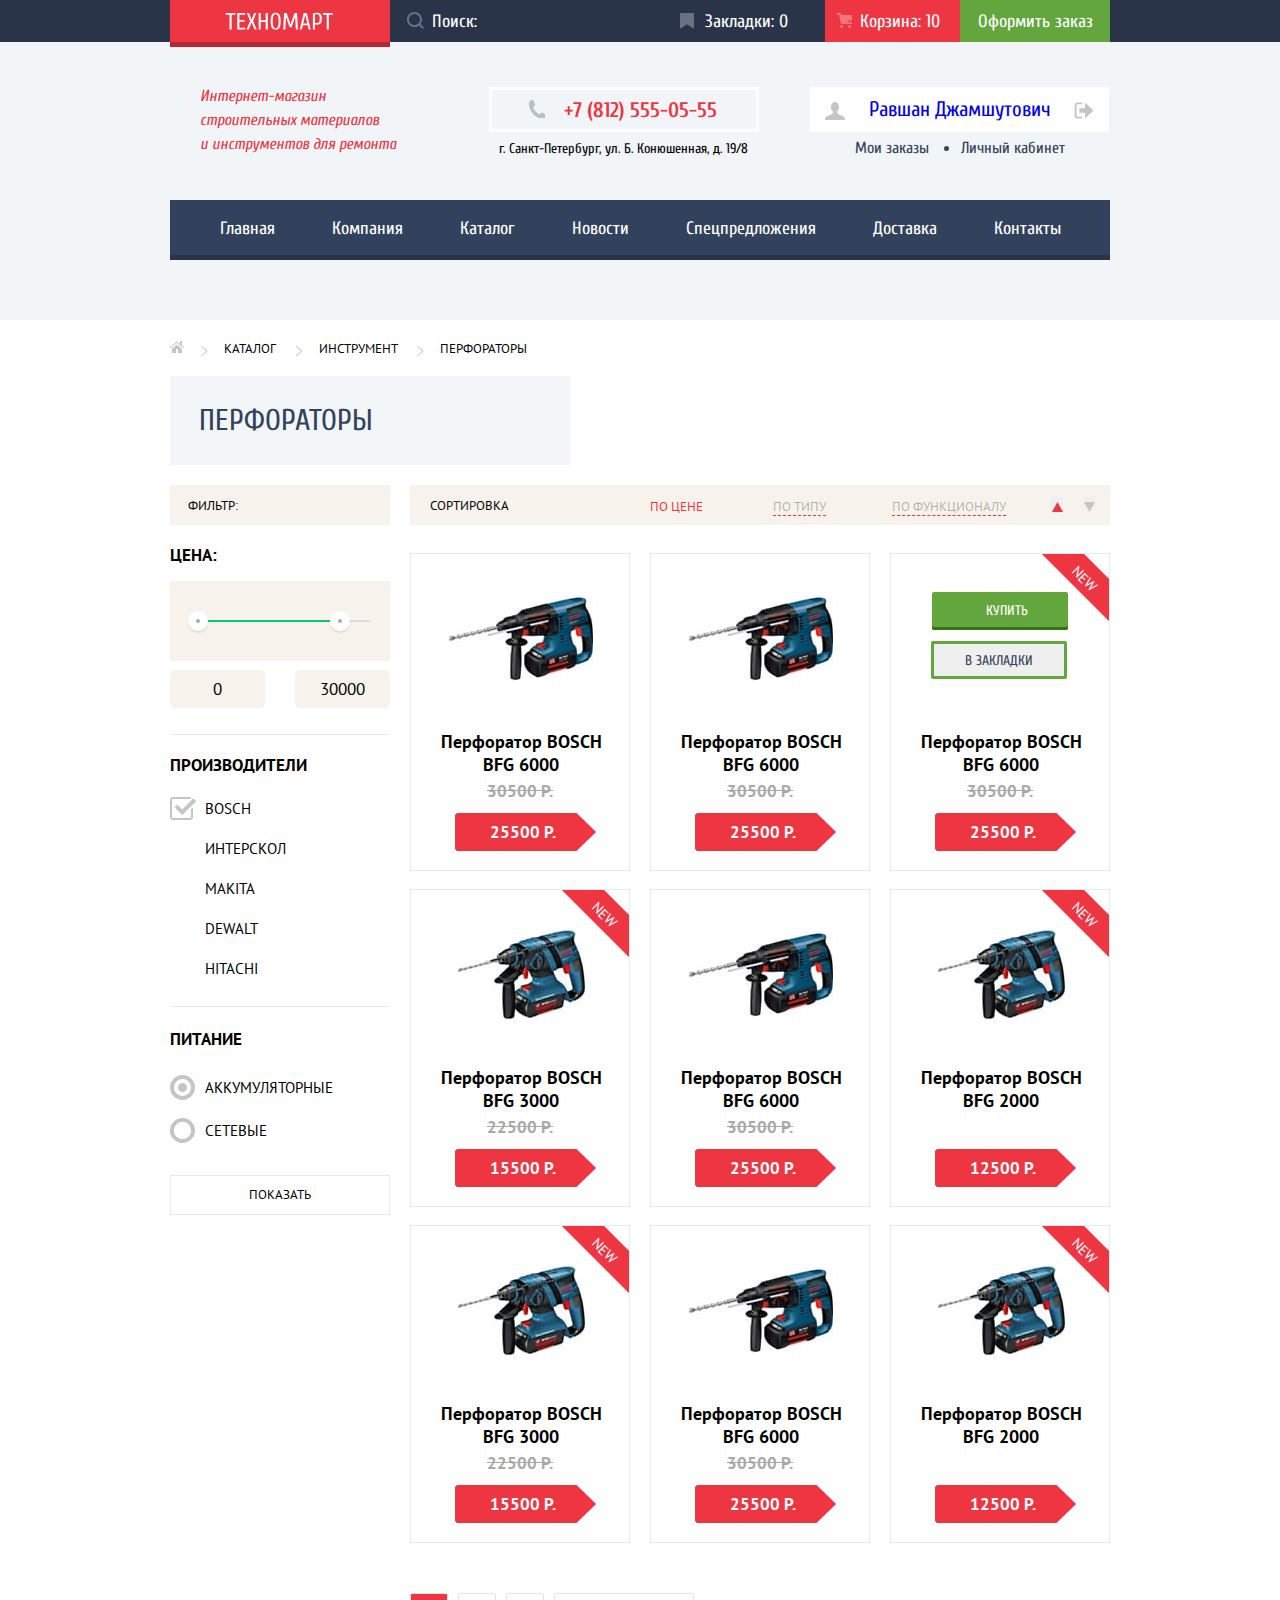
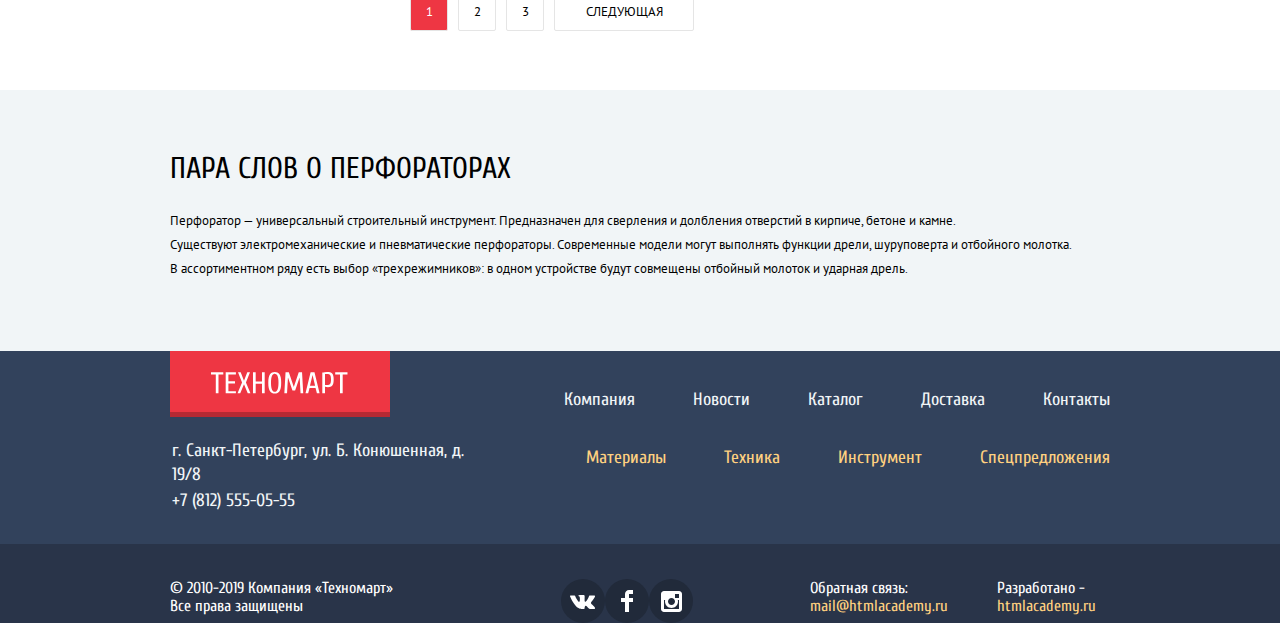
==== catalog.html @ ed5c0e7c "Исправление ошибок на главной странице" ====
<!DOCTYPE html>
<html lang="ru">
  <head>
    <meta charset="utf-8">
    <title>Каталог - HTML Academy: Техномарт</title>
    <link
      href="https://fonts.googleapis.com/css2?family=Cuprum:ital,wght@0,400;0,700;1,400;1,700&family=PT+Sans:wght@400;700&display=swap"
      rel="stylesheet">
    <link href="css/normalize.css" rel="stylesheet">
    <link href="css/style.css" rel="stylesheet">
  </head>
  <body class="page-body">
  <header class="main-header">
    <div class="main-header-top">
      <div class="main-header-wrapper">
        <div class="top-menu">
          <a class="main-header-logo" href="index.html">
            <svg role="img" aria-label="Логотип сайта Техномарт" class="header-logo-text" width="108" height="18" fill="none" xmlns="http://www.w3.org/2000/svg">
              <path fill-rule="evenodd" clip-rule="evenodd" d="M103.847 2.659v14.79h-2.113V2.66h-3.756V1.015h9.626V2.66h-3.757zm-8.135 8.698a3.02 3.02 0 01-1.385.986c-.556.196-1.217.294-1.984.294a12 12 0 01-1.22-.07c-.455-.048-.83-.102-1.128-.165v5.048h-2.113V1.25a11.07 11.07 0 011.796-.364 16.94 16.94 0 011.96-.106c.94 0 1.738.098 2.396.294.657.195 1.19.52 1.596.974.407.454.704 1.057.892 1.808.188.751.282 1.683.282 2.794 0 1.142-.09 2.097-.27 2.864-.18.767-.454 1.382-.822 1.843zm-1.197-6.82c-.118-.564-.301-1.01-.552-1.338a1.995 1.995 0 00-.95-.693c-.384-.133-.842-.2-1.374-.2h-1.644v8.687h1.644c.532 0 .99-.066 1.373-.2.384-.132.7-.363.951-.692.25-.329.434-.775.552-1.338.117-.564.176-1.268.176-2.113s-.059-1.55-.176-2.113zM82.6 13.224h-4.696l-1.056 4.226h-2.114l3.992-16.435h3.052l3.991 16.435h-2.113L82.6 13.224zm-2.301-9.861h-.094l-1.949 8.217h3.992l-1.95-8.217zM70.156 5.24h-.117l-3.405 10.096h-2.113L61.117 5.24H61l-.705 12.209h-2.113l.94-16.435h2.582l3.827 11.27h.094l3.827-11.27h2.582l.94 16.435H70.86L70.157 5.24zM54.38 15.924c-.438.642-.967 1.095-1.585 1.361-.618.267-1.326.4-2.125.4-.798 0-1.506-.133-2.125-.4-.618-.266-1.146-.72-1.584-1.361-.439-.642-.771-1.507-.998-2.595-.227-1.087-.34-2.453-.34-4.097 0-1.643.113-3.009.34-4.097.227-1.087.56-1.952.998-2.594.438-.642.966-1.096 1.584-1.362C49.163.913 49.871.78 50.67.78c.799 0 1.507.133 2.125.4.618.265 1.147.72 1.585 1.361.438.642.77 1.507.998 2.594.227 1.088.34 2.454.34 4.097 0 1.644-.113 3.01-.34 4.097-.227 1.088-.56 1.953-.998 2.595zM53.358 5.758c-.165-.908-.38-1.628-.646-2.16-.266-.533-.58-.9-.94-1.104a2.218 2.218 0 00-1.103-.305c-.375 0-.743.102-1.103.305-.36.204-.673.571-.94 1.104-.265.532-.48 1.252-.645 2.16-.164.907-.247 2.066-.247 3.474 0 1.41.083 2.567.247 3.475.164.908.38 1.628.646 2.16.266.532.579.9.939 1.104.36.203.728.305 1.103.305.376 0 .744-.102 1.104-.305.36-.204.673-.572.939-1.104.266-.532.481-1.252.645-2.16.165-.908.247-2.066.247-3.475 0-1.408-.082-2.567-.246-3.474zM40.69 9.937h-4.93v7.513h-2.114V1.015h2.114v7.278h4.93V1.015h2.113V17.45h-2.113V9.937zM29.54 17.45l-2.935-7.044-2.935 7.044h-2.113l3.522-8.452-3.17-7.983h2.113l2.583 6.574 2.582-6.574H31.3l-3.17 7.983 3.523 8.452H29.54zM12.283 1.015h7.983V2.66h-5.87v5.4h5.165v1.643h-5.165v6.104h5.87v1.644h-7.983V1.015zM6.648 17.45H4.535V2.659H.78V1.015h9.626V2.66H6.648v14.79z" fill="#fff"/>
            </svg>
          </a>
          <form class="search" action="https://echo.htmlacademy.ru" method="GET">
            <label class="visually-hidden" for="search">Поиск:</label>
            <input class="search-input" type="search" name="search" id="search" placeholder="Поиск:">
            <button class="btn-search">
              <svg width="17" height="17" viewBox="0 0 17 17" fill="none" xmlns="http://www.w3.org/2000/svg">
                <path fill-rule="evenodd" clip-rule="evenodd" d="M13.458 12.044L17 15.586L15.586 17L12.044 13.458C10.782 14.421 9.21 15 7.5 15C3.35786 15 0 11.6421 0 7.5C0 3.35786 3.35786 0 7.5 0C11.6421 0 15 3.35786 15 7.5C15.0001 9.14309 14.4581 10.7403 13.458 12.044ZM7.5 2C4.467 2 2 4.467 2 7.5C2.00331 10.5362 4.4638 12.9967 7.5 13C10.532 13 13 10.532 13 7.5C13 4.467 10.532 2 7.5 2Z" fill="white"/>
              </svg>
            </button>
          </form>
          <ul class="top-menu-list list-style-none">
            <li><a class="link-bookmarks" href="#">Закладки: <span class="count-bookmarks">0</span></a></li>
            <li><a class="link-cart link-cart-bg-red" href="#">Корзина: <span class="total-cost">10</span></a></li>
            <li><a class="link-order" href="#">Оформить заказ</a></li>
          </ul>
        </div>
      </div>
    </div>
    <section class="header-contacts container">
      <h2 class="visually-hidden">Контакты и вход</h2>
      <div class="header-contacts-wrapper">
        <p class="header-company-name">
          Интернет-магазин<br>
          строительных материалов<br>
          и инструментов для ремонта
        </p>
        <div class="header-company-contacts">
          <a class="header-company-phone" href="tel:+78125550555">+7 (812) 555-05-55</a>
          <p class="header-company-address">г. Санкт-Петербург, ул. Б. Конюшенная, д. 19/8</p>
        </div>
        <div class="user-navigation">
          <ul class="user-info-list list-style-none">
            <li class="user-name"><a class="logout" href="index.html">
              <svg role="img" aria-label="Аватар пользователя" class="icon-user" width="20" height="18" viewBox="0 0 20 18" fill="none" xmlns="http://www.w3.org/2000/svg">
                <path d="M17.881 14.166C15.737 13.431 13.625 12.5 12.674 11.776C12.017 11.275 11.904 10.158 12.157 9.361C13.275 8.458 14.021 6.884 14.021 5.083C14.021 2.276 12.221 0 10 0C7.77902 0 5.97901 2.276 5.97901 5.083C5.97901 6.884 6.72501 8.457 7.84201 9.36C8.09501 10.158 7.98302 11.275 7.32502 11.776C6.37502 12.5 4.26201 13.43 2.11801 14.166C-0.0259852 14.902 1.48343e-05 18 1.48343e-05 18H20C20 18 20.025 14.901 17.881 14.166Z" fill="#C5C5C5"/>
              </svg>
              <span>Равшан Джамшутович</span>
              <svg role="img" aria-label="Выход из учетной записи" class="btn-logout" width="20" height="18" viewBox="0 0 20 18" fill="none" xmlns="http://www.w3.org/2000/svg">
                <path d="M20 9L11.125 0.5V6.5H5.125V11.5H11.125V17.5L20 9Z" fill="#C5C5C5"/>
                <path d="M2.10601 14.452V3.548C2.12401 3.172 2.27701 2.491 3.11601 2.491H8.14301V0.5H3.11601C0.938006 0.5 0.112006 2.31 0.0870056 3.527V14.473C0.112006 15.689 0.938006 17.5 3.11601 17.5H8.14301V15.51H3.11601C2.27701 15.51 2.12401 14.827 2.10601 14.452Z" fill="#C5C5C5"/>
              </svg>
            </a></li>
            <li>
              <ul class="personal-info-list list-style-none">
                <li><a class="order-navigation-link" href="#">Мои заказы</a></li>
                <li><a class="personal-navigation-link" href="#">Личный кабинет</a></li>
              </ul>
            </li>
          </ul>
        </div>
      </div>
    </section>
    <nav class="main-navigation container">
      <ul class="site-navigation list-style-none">
        <li class="site-navigation-item"><a href="">Главная</a></li>
        <li class="site-navigation-item"><a href="">Компания</a></li>
        <li class="site-navigation-item"><a href="catalog.html">Каталог</a></li>
        <li class="site-navigation-item"><a href="">Новости</a></li>
        <li class="site-navigation-item"><a href="">Спецпредложения</a></li>
        <li class="site-navigation-item"><a href="">Доставка</a></li>
        <li class="site-navigation-item"><a href="">Контакты</a></li>
      </ul>
    </nav>
  </header>
  <main class="page-catalog">
    <section class="main-page-content container">
      <ul class="breadcrumbs list-style-none">
        <li class="breadcrumbs-item-home">
          <a href="index.html">
            <img src="img/icon-home.svg" width="14" height="12" alt="на главную">
          </a>
        </li>
        <li class="breadcrumbs-item-catalog">
          <a href="catalog.html">Каталог</a>
        </li>
        <li class="breadcrumbs-item-tools">
          <a href="">Инструмент</a>
        </li>
        <li class="breadcrumbs-item-perforators breadcrumbs-current">
          Перфораторы
        </li>
      </ul>
      <h1 class="page-title">Перфораторы</h1>
      <div class="page-catalog-wrapper">
        <section class="filter">
          <h2 class="filter-caption">ФИЛЬТР:</h2>
          <form class="form-filter" method="post" action="">
            <fieldset class="filter-item filter-price">
              <legend>Цена:</legend>
              <div class="range-filter">
                <div class="range-controls">
                  <div class="scale">
                    <div class="bar"></div>
                    <div class="toggle toggle-min" tabindex="0"></div>
                    <div class="toggle toggle-max" tabindex="0"></div>
                  </div>
                </div>
                <div class="price-controls">
                  <label class="min-price">
                    <input type="number" name="min-price" value="0">
                  </label>
                  <span class="divide"></span>
                  <label class="max-price">
                    <input type="number" name="max-price" value="30000">
                  </label>
                </div>
              </div>
            </fieldset>
            <fieldset class="filter-item filter-producer">
              <legend>Производители</legend>
              <ul>
                <li class="filter-option filter-checkbox">
                  <input class="visually-hidden filter-input-checkbox"
                         name="bosch" type="checkbox" id="filter-bosch" checked>
                  <label for="filter-bosch">Bosch
                    <svg role="img" class="square uncheck" width="23" height="23" viewBox="0 0 23 23" fill="none" xmlns="http://www.w3.org/2000/svg">
                      <path fill-rule="evenodd" clip-rule="evenodd" d="M3 0H20C21.65 0 23 1.35 23 3V20C23 21.65 21.65 23 20 23H3C1.35 23 0 21.65 0 20V3C0 1.35 1.35 0 3 0ZM21 3C21 2.458 20.542 2 20 2H3C2.458 2 2 2.458 2 3V20C2 20.542 2.458 21 3 21H20C20.542 21 21 20.542 21 20V3Z" fill="#C5C5C5"/>
                    </svg>
<!--                    <svg role="img" class="check uncheck" width="23" height="18" viewBox="0 0 23 18" fill="none" xmlns="http://www.w3.org/2000/svg">-->
<!--                      <path d="M3.44741 6.48604L0.618408 9.31504L8.40141 17.098L22.3334 3.16604L19.5054 0.337036L8.40141 11.439L3.44741 6.48604Z" fill="#C5C5C5"/>-->
<!--                    </svg>-->
                    <svg role="img" class="check" width="27" height="23" viewBox="0 0 27 23" fill="none" xmlns="http://www.w3.org/2000/svg">
                      <path d="M7.28505 7.48598L4.45605 10.315L12.2391 18.098L26.1711 4.16598L23.3431 1.33698L12.2391 12.439L7.28505 7.48598Z" fill="#C5C5C5"/>
                      <path d="M21 20C21 20.542 20.542 21 20 21H3C2.458 21 2 20.542 2 20V3C2 2.458 2.458 2 3 2H19.908L21.493 0.415C21.041 0.146542 20.5257 0.00329969 20 0H3C1.35 0 0 1.35 0 3V20C0 21.65 1.35 23 3 23H20C21.65 23 23 21.65 23 20V10.171L21 12.171V20Z" fill="#C5C5C5"/>
                    </svg>
                  </label>
                </li>
                <li class="filter-option filter-checkbox">
                  <input class="visually-hidden filter-input-checkbox"
                         name="bosch" type="checkbox" id="filter-interskol">
                  <label for="filter-interskol">Интерскол</label>
                </li>
                <li class="filter-option filter-checkbox">
                  <input class="visually-hidden filter-input-checkbox"
                         name="bosch" type="checkbox" id="filter-makita" checked>
                  <label for="filter-makita">Makita</label>
                </li>
                <li class="filter-option filter-checkbox">
                  <input class="visually-hidden filter-input-checkbox"
                         name="bosch" type="checkbox" id="filter-dewalt">
                  <label for="filter-dewalt">Dewalt</label>
                </li>
                <li class="filter-option filter-checkbox">
                  <input class="visually-hidden filter-input-checkbox"
                         name="bosch" type="checkbox" id="filter-hitachi">
                  <label for="filter-hitachi">Hitachi</label>
                </li>
              </ul>
            </fieldset>
            <fieldset class="filter-item filter-supply">
              <legend>Питание</legend>
              <ul>
                <li class="filter-option filter-radio">
                  <input class="visually-hidden filter-input-radio"
                         name="product-types" type="radio" value="rechargeable"
                         id="filter-rechargeable" checked>
                  <label for="filter-rechargeable">Аккумуляторные</label>
                </li>
                <li class="filter-option filter-radio">
                  <input class="visually-hidden filter-input-radio"
                         name="product-types" type="radio" value="network"
                         id="filter-network">
                  <label for="filter-network">Сетевые</label>
                </li>
              </ul>
            </fieldset>
            <button class="filter-btn" type="submit">Показать</button>
          </form>
        </section>
        <section class="page-catalog-cards-wrapper">
          <div class="sort">
            <h2 class="sort-caption">Сортировка</h2>
            <ul class="sort-list list-style-none">
              <li class="sort-link-price">
                <a class="sort-link sort-link-current" href="">По цене</a>
              </li>
              <li class="sort-link-type">
                <a class="sort-link" href="">По типу</a>
              </li>
              <li class="sort-link-functions">
                <a class="sort-link" href="">По функционалу</a>
              </li>
            </ul>
            <div class="sort-button">
              <button class="sort-button-up active" type="button">
                <svg role="img" aria-label="Сортировка по возрастанию" class="icon-sort-dir" width="11" height="10" viewBox="0 0 11 10" fill="none" xmlns="http://www.w3.org/2000/svg">
                  <path d="M5.5 0L11 10L0 10" fill="#C5C5C5"/>
                </svg>
              </button>
              <button class="sort-button-down" type="button">
                <svg role="img" aria-label="Сортировка по убыванию" class="icon-sort-dir" width="11" height="10" viewBox="0 0 11 10" fill="none" xmlns="http://www.w3.org/2000/svg">
                  <path d="M5.5 10L0 0H11" fill="#C5C5C5"/>
                </svg>
              </button>
            </div>
          </div>
          <ul class="cards-list list-style-none">
            <li>
              <div class="card">
                <div class="card-button visually-hidden">
                  <button class="button-buy" type="button">Купить</button>
                  <button class="button-bookmarks" type="button">В закладки</button>
                </div>
                <a class="card-link" href="#">
                  <img src="img/bfg6000.jpg" width="144" height="128" alt="Перфоратор BOSCH BFG 6000">
                </a>
                <p class="card-product-name">
                  <span class="card-product-type">Перфоратор BOSCH</span>
                  <span class="card-product-model">BFG 6000</span>
                </p>
                <p class="old-cost">30500 Р.</p>
                <button class="new-cost" type="button">25500 Р.</button>
              </div>
            </li>
            <li>
              <div class="card">
                <div class="card-button visually-hidden">
                  <button class="button-buy" type="button">Купить</button>
                  <button class="button-bookmarks" type="button">В закладки</button>
                </div>
                <a class="card-link" href="#">
                  <img src="img/bfg6000.jpg" width="144" height="128" alt="Перфоратор BOSCH BFG 6000">
                </a>
                <p class="card-product-name">
                  <span class="card-product-type">Перфоратор BOSCH</span>
                  <span class="card-product-model">BFG 6000</span>
                </p>
                <p class="old-cost">30500 Р.</p>
                <button class="new-cost" type="button">25500 Р.</button>
              </div>
            </li>
            <li>
              <div class="card new">
                <div class="card-button">
                  <button class="button-buy" type="button">Купить</button>
                  <button class="button-bookmarks" type="button">В закладки</button>
                </div>
                <a class="visually-hidden" class="card-link" href="#">
                  <img src="img/bfg6000.jpg" width="144" height="128"
                       alt="Перфоратор BOSCH BFG 6000">
                </a>
                <p class="card-product-name">
                  <span class="card-product-type">Перфоратор BOSCH</span>
                  <span class="card-product-model">BFG 6000</span>
                </p>
                <p class="old-cost">30500 Р.</p>
                <button class="new-cost" type="button">25500 Р.</button>
              </div>
            </li>
            <li>
              <div class="card new">
                <div class="card-button visually-hidden">
                  <button class="button-buy" type="button">Купить</button>
                  <button class="button-bookmarks" type="button">В закладки</button>
                </div>
                <a class="card-link" href="#">
                  <img src="img/bfg3000.jpg" width="127" height="112" alt="Перфоратор BOSCH BFG 3000">
                </a>
                <p class="card-product-name">
                  <span class="card-product-type">Перфоратор BOSCH</span>
                  <span class="card-product-model">BFG 3000</span>
                </p>
                <p class="old-cost">22500 Р.</p>
                <button class="new-cost" type="button">15500 Р.</button>
              </div>
            </li>
            <li>
              <div class="card">
                <div class="card-button visually-hidden">
                  <button class="button-buy" type="button">Купить</button>
                  <button class="button-bookmarks" type="button">В закладки</button>
                </div>
                <a class="card-link" href="#">
                  <img src="img/bfg6000.jpg" width="144" height="128" alt="Перфоратор BOSCH BFG 6000">
                </a>
                <p class="card-product-name">
                  <span class="card-product-type">Перфоратор BOSCH</span>
                  <span class="card-product-model">BFG 6000</span>
                </p>
                <p class="old-cost">30500 Р.</p>
                <button class="new-cost" type="button">25500 Р.</button>
              </div>
            </li>
            <li>
              <div class="card new">
                <div class="card-button visually-hidden">
                  <button class="button-buy" type="button">Купить</button>
                  <button class="button-bookmarks" type="button">В закладки</button>
                </div>
                <a class="card-link" href="#">
                  <img src="img/bfg2000.jpg" width="127" height="112" alt="Перфоратор BOSCH BFG 2000">
                </a>
                <p class="card-product-name">
                  <span class="card-product-type">Перфоратор BOSCH</span>
                  <span class="card-product-model">BFG 2000</span>
                </p>
                <button class="new-cost" type="button">12500 Р.</button>
              </div>
            </li>
            <li>
              <div class="card new">
                <div class="card-button visually-hidden">
                  <button class="button-buy" type="button">Купить</button>
                  <button class="button-bookmarks" type="button">В закладки</button>
                </div>
                <a class="card-link" href="#">
                  <img src="img/bfg3000.jpg" width="127" height="112" alt="Перфоратор BOSCH BFG 3000">
                </a>
                <p class="card-product-name">
                  <span class="card-product-type">Перфоратор BOSCH</span>
                  <span class="card-product-model">BFG 3000</span>
                </p>
                <p class="old-cost">22500 Р.</p>
                <button class="new-cost" type="button">15500 Р.</button>
              </div>
            </li>
            <li>
              <div class="card">
                <div class="card-button visually-hidden">
                  <button class="button-buy" type="button">Купить</button>
                  <button class="button-bookmarks" type="button">В закладки</button>
                </div>
                <a class="card-link" href="#">
                  <img src="img/bfg6000.jpg" width="144" height="128" alt="Перфоратор BOSCH BFG 6000">
                </a>
                <p class="card-product-name">
                  <span class="card-product-type">Перфоратор BOSCH</span>
                  <span class="card-product-model">BFG 6000</span>
                </p>
                <p class="old-cost">30500 Р.</p>
                <button class="new-cost" type="button">25500 Р.</button>
              </div>
            </li>
            <li>
              <div class="card new">
                <div class="card-button visually-hidden">
                  <button class="button-buy" type="button">Купить</button>
                  <button class="button-bookmarks" type="button">В закладки</button>
                </div>
                <a class="card-link" href="#">
                  <img src="img/bfg2000.jpg" width="127" height="112" alt="Перфоратор BOSCH BFG 2000">
                </a>
                <p class="card-product-name">
                  <span class="card-product-type">Перфоратор BOSCH</span>
                  <span class="card-product-model">BFG 2000</span>
                </p>
                <button class="new-cost" type="button">12500 Р.</button>
              </div>
            </li>
          </ul>
          <ul class="list-style-none pagination-list">
            <li class="pagination-item pagination-item-active">
              <a href="#">1</a>
            </li>
            <li class="pagination-item">
              <a href="#">2</a>
            </li>
            <li class="pagination-item">
              <a href="#">3</a>
            </li>
            <li class="pagination-item-next">
              <a href="#">Следующая</a>
            </li>
          </ul>
        </section>
      </div>
    </section>
    <section class="about-product">
      <div class="about-product-wrapper">
        <h2>ПАРА СЛОВ О ПЕРФОРАТОРАХ</h2>
        <p>
          Перфоратор — универсальный строительный инструмент. Предназначен для сверления и долбления отверстий в кирпиче,
          бетоне и камне.<br>
          Существуют электромеханические и пневматические перфораторы. Современные модели могут выполнять функции дрели,
          шуруповерта и отбойного молотка.<br>
          В ассортиментном ряду есть выбор «трехрежимников»: в одном устройстве будут совмещены отбойный молоток и ударная
          дрель.
        </p>
      </div>
    </section>
  </main>
  <footer class="main-footer">
    <div class="top-footer container">
      <div class="top-footer-left">
        <a class="main-footer-logo" href="index.html">
          <img src="img/logo-technomart.svg" width="138" height="23" alt="Логотип техномарта">
        </a>
        <p class="main-footer-address">
          г. Санкт-Петербург, ул. Б. Конюшенная, д. 19/8
          <a href="tel:+78125550555">+7 (812) 555-05-55</a>
        </p>
      </div>
      <div class="top-footer-right">
        <nav class="footer-navigation-top">
          <ul class="main-footer-menu-list list-style-none">
            <li class="main-footer-menu-item"><a href="#">Компания</a></li>
            <li class="main-footer-menu-item"><a href="#">Новости</a></li>
            <li class="main-footer-menu-item"><a href="catalog.html">Каталог</a></li>
            <li class="main-footer-menu-item"><a href="#">Доставка</a></li>
            <li class="main-footer-menu-item"><a href="#">Контакты</a></li>
          </ul>
        </nav>
        <ul class="main-footer-list-links list-style-none">
          <li class="main-footer-list-links-items"><a href="#">Материалы</a></li>
          <li class="main-footer-list-links-items"><a href="#">Техника</a></li>
          <li class="main-footer-list-links-items"><a href="#">Инструмент</a></li>
          <li class="main-footer-list-links-items"><a href="#">Спецпредложения</a></li>
        </ul>
      </div>
    </div>
    <div class="main-footer-bottom">
      <div class="main-footer-bottom-wrapper container">
        <p class="main-footer-bottom-copyright">
          © 2010-2019 Компания «Техномарт»<br>
          <span>Все права защищены</span>
        </p>
        <ul class="main-footer-bottom-social-list list-style-none">
          <li class="social-item">
            <a class="social-icon" href="#"><span class="visually-hidden">Вконтакте</span>
              <svg focusable="false" width="26" height="15" viewBox="0 0 26 15" fill="none" xmlns="http://www.w3.org/2000/svg">
                <path d="M15.5403 11.7281C16.4609 11.4384 17.6395 13.6406 18.8943 14.4834C19.836 15.1219 20.5573 14.9841 20.5573 14.9841L23.9017 14.9372C23.9017 14.9372 25.6495 14.8322 24.8232 13.4803C24.7549 13.3678 24.3389 12.4781 22.334 10.6472C20.2376 8.73186 20.5217 9.04218 23.0456 5.73093C24.5835 3.71249 25.1988 2.47968 25.0062 1.95468C24.8213 1.44936 23.6918 1.58061 23.6918 1.58061L19.9237 1.60593C19.5568 1.60686 19.2458 1.71749 19.1042 2.08874C19.1013 2.09249 18.5062 3.65061 17.7127 4.9753C16.0362 7.77749 15.3669 7.92655 15.0896 7.75124C14.4531 7.3453 14.6139 6.1228 14.6139 5.25374C14.6139 2.5378 15.0299 1.4053 13.7992 1.1128C13.388 1.0153 13.0876 0.951552 12.0389 0.942177C10.6985 0.922489 9.56027 0.942177 8.91508 1.25061C8.48656 1.45968 8.15819 1.91811 8.35753 1.94436C8.6079 1.97718 9.1693 2.09436 9.46975 2.49374C9.8559 3.01124 9.84434 4.17093 9.84434 4.17093C9.84434 4.17093 10.0649 7.36874 9.32434 7.7653C8.8159 8.03718 8.12064 7.48218 6.62516 4.9378C5.86153 3.63655 5.28471 2.19843 5.28471 2.19843C5.28471 2.19843 5.17301 1.93124 4.97079 1.78499C4.73005 1.61155 4.39301 1.55624 4.39301 1.55624L0.816563 1.57874C0.816563 1.57874 0.27923 1.59374 0.0818227 1.82436C-0.0934366 2.02874 0.0673782 2.45061 0.0673782 2.45061C0.0673782 2.45061 2.86864 8.90155 6.04064 12.1509C8.94879 15.1341 12.2537 14.9362 12.2537 14.9362H13.7511C13.7511 14.9362 14.2027 14.8856 14.4338 14.6437C14.6495 14.4187 14.6399 13.9959 14.6399 13.9959C14.6399 13.9959 14.61 12.0187 15.5403 11.7281Z" fill="white"/>
              </svg>
            </a>
          </li>
          <li class="social-item">
            <a class="social-icon" href="#"><span class="visually-hidden">Фейсбук</span>
              <svg focusable="false" width="12" height="22" viewBox="0 0 12 22" fill="none" xmlns="http://www.w3.org/2000/svg">
                <path d="M12 4V0H8C5.79086 0 4 1.79086 4 4V8H0V12H4V22H8V12H12V8H8V4H12Z" fill="white"/>
              </svg>
            </a>
          </li>
          <li class="social-item">
            <a class="social-icon" href="#"><span class="visually-hidden">Инстаграмм</span>
              <svg focusable="false" width="21" height="21" viewBox="0 0 21 21" fill="none" xmlns="http://www.w3.org/2000/svg">
                <path fill-rule="evenodd" clip-rule="evenodd" d="M3 0H18C19.65 0 21 1.35 21 3V18C21 19.65 19.65 21 18 21H3C1.35 21 0 19.65 0 18V3C0 1.35 1.35 0 3 0ZM14 10.5C14 8.57 12.43 7 10.5 7C8.57 7 7 8.57 7 10.5C7 12.43 8.57 14 10.5 14C12.43 14 14 12.43 14 10.5ZM3 18V9H4.181C4.0626 9.49127 4.00186 9.99467 4 10.5C4 14.0899 6.91015 17 10.5 17C14.0899 17 17 14.0899 17 10.5C16.9986 9.99464 16.9379 9.49118 16.819 9H18V18H3ZM14 7H18V3H14V7Z" fill="white"/>
              </svg>
            </a>
          </li>
        </ul>
        <p class="footer-feedback">
          Обратная связь:
          <a class="footer-feedback-link" href="mailto:mail@htmlacademy.ru">mail@htmlacademy.ru</a>
        </p>
        <p class="developed">
          Разработано -
          <a class="footer-developed-link" href="https://htmlacademy.ru/intensive/htmlcss">htmlacademy.ru</a>
        </p>
      </div>
    </div>
  </footer>
  <section class="visually-hidden modal car-popup">
    <h2 class="visually-hidden">Корзина</h2>
    <p class="car-message">Товар добавлен в корзину!</p>
    <div class="modal-car-footer">
      <button class="button-red button-order" type="button">Оформить заказ</button>
      <button class="button-continue" type="button">Продолжить покупки</button>
    </div>
    <button class="modal-close" type="button" aria-label="Закрыть"></button>
  </section>
  </body>
</html>
---- css/style.css ----
/* Variables */

:root {
  --basic-red: #EE3643;
  --basic-green: #63A63E;
  --basic-grey: #3D546F;
  --basic-greylight: #C5C5C5;
  --basic-background: #F1F5F7;
  --basic-menu: #293449;
  --basic-active: #161D29;
  --basic-active-navigation: #1D2739;
  --basic-header: rgba(0, 0, 0, 0.01);
  --basic-navigation: #32425C;
  --basic-popular: #F9F5F0;
  --basic-palegray: #A9A9A9;
  --modal-car-footer: #F1F1F1;
  --modal-feedback-footer: #F4F4F4;
  --logo-shadow: #b52933;
  --logo-active-shadow: #8D1E26;


  --white: #FFFFFF;
  --black: #000000;
  --black01: rgba(0, 0, 0, 0.0001);
  --black30: rgba(0, 0, 0, 0.3);
  --black15: rgba(0, 0, 0, 0.15);
  --black25: rgba(0, 0, 0, 0.25);
  --black24: rgba(0, 0, 0, 0.24);
  --white50: rgba(255, 255, 255, 0.5);
  --white30: rgba(255, 255, 255, 0.3);
  --greylight30: rgba(197, 197, 197, 0.3);
  --palegray30: rgba(169, 169, 169, 0.3);
  --background-page-heading: #F2F6F8;
  --background-page-subheading: #F7F3EC;
  --shadow-green-button: #367315;
  --border-paginate: #E5E5E5;
  --button-services-shadow: #405069;
  --background-social: #212A3A;
  --border-button-filter: #F3F7F9;


  --special-ylellow: #FFBF47;
  --special-ylellowed: #FFC047;
  --special-blue: #3BBCE3;
  --special-lilac: #DC91D8;
  --special-greenlight: #8ED78F;
  --special-yellowlight: #FFD180;
  --speciale-filter-range: #D7DCDE;
  --special-green: #00ca74;
  --special-gray : #ABABAB;


  --success: #5FBB2D;
  --warning: #FFBF47;
  --error: #BA2732;
  --find-icon: #69717F;
  --button-red-hover: #CA2C37;


  --light-gray: #EAEAEA;
}

body {
  min-width: 960px;
  margin: 0;
  padding: 0;
  font-family: 'Cuprum', Arial, sans-serif;
  font-size: 18px;
  line-height: 24px;
  font-weight: 400;
  color: var(--black);
  background-color: var(--white);
}

a {
  text-decoration: none;
}

img {
  max-width: 100%;
  height: auto;
}

/* Grid */
.page {
  height: 100%;
}

.page-body {
  min-height: 100%;
  display: grid;
  grid-template-rows: min-content 1fr min-content;
  align-content: start;
}

.visually-hidden {
  position: absolute;
  width: 1px;
  height: 1px;
  margin: -1px;
  border: 0;
  padding: 0;
  white-space: nowrap;
  clip: rect(0, 0, 0, 0);
  overflow: hidden;
}

.list-style-none
{
  list-style: none;
}

.services-slogan,
.services-content-description,
.content-company-slogan,
.content-company-delivery,
.content-contacts-address,
.card,
.breadcrumbs,
.filter-caption,
.sort-caption,
.sort-link,
.new-cost,
.pagination-list,
.about-product p,
.modal-input::placeholder,
.filter-btn {
  font-family: "PT Sans", "Arial", sans-serif;
}

.container,
.main-header-wrapper {
  width: 940px;
  margin: 0 auto;
}

/* header */
.main-header {
  min-height: 320px;
  box-sizing: border-box;
  background: var(--basic-background);
}

.main-header-wrapper {
  min-height: 42px;
}

.main-header-top {
  background: var(--basic-menu);
  min-height: 42px;
  margin-bottom: 42px;
}

.header-contacts-wrapper {
  display: grid;
  grid-template-columns: 300px 300px 340px;
  margin: 0;
  padding: 0;
}

.header-company-name {
  margin: 0;
  padding: 0 0 0 30px;
  box-sizing: border-box;

 }

.header-company-contacts {
  margin-left: 14px;
  box-sizing: border-box;
}

.user-navigation {
  margin: 0;
  padding: 0;
  /*width: 281px;*/
  min-height: 45px;
  display: grid;
  grid-template-columns: min-content min-content;
}

.top-menu {
  display: flex;
  align-items: flex-start;
  flex-wrap: wrap;
  min-height: 42px;
  background-color: var(--basic-menu);
}

/* поиск */
.btn-search {
  position: absolute;
  width: 17px;
  height: 17px;
  top: 11px;
  left: 11px;
  border: none;
  outline: 0;
  background-color: transparent;
  opacity: 0.3;
}

.search {
  position: relative;
}

.search-input {
  display: block;
  width: 270px;
  height: 42px;
  margin: 0;
  padding: 0 0 0 42px;
  background-color: var(--basic-menu);
  border: none;
  outline: none;
}

.search:hover .btn-search {
  opacity: 1.0;
  cursor: pointer;
}

.search-input:focus + .btn-search path {
  fill: var(--basic-red);
}

.search-input:focus {
  background-color: var(--white);
}

.search-input:focus::placeholder {
  color: var(--black);
}

input[type="search"]::-webkit-search-decoration,
input[type="search"]::-webkit-search-cancel-button,
input[type="search"]::-webkit-search-results-button,
input[type="search"]::-webkit-search-results-decoration {
  display: none;
}

.search-input::placeholder {
  color: var(--white);
}

.search, .top-menu a {
  color: var(--white);
}

/* логотип */
.main-header-logo {
  display: block;
  width: 220px;
  height: 42px;
  background: var(--basic-red);
  position: relative;
}

.main-header-logo:active {
  background-color: var(--error);
}

.main-header-logo:active:before {
  content: "";
  position: absolute;
  top: 42px;
  left: 0;
  width: 220px;
  min-height: 5px;
  background-color: var(--logo-active-shadow);
}

.main-header-logo:before {
  content: "";
  position: absolute;
  top: 42px;
  left: 0;
  width: 220px;
  min-height: 5px;
  background-color: var(--logo-shadow);
}

.header-logo-text {
  position: absolute;
  top: 12px;
  left: 55px;
  width: 108px;
  min-height: 18px;
}

.top-menu-list {
  display: flex;
  align-items: flex-start;
  flex-wrap: wrap;
  min-height: 42px;
  background-color: var(--basic-menu);
  margin: 0;
  padding: 0;
}

.link-order {
  background-color: var(--basic-green);
  text-align: center;
}

.link-cart:focus,
.link-bookmarks:focus,
.link-order:focus {
  color: var(--white50);
}

.link-order:hover {
  background-color: var(--success);
}

.link-bookmarks:focus,
.link-cart:focus
{
  background: var(--basic-active);
}

.link-bookmarks {
  display: block;
  width: 165px;
  min-height: 42px;
  padding: 10px 5px 5px 45px ;
  box-sizing: border-box;
  margin: 0;
  position: relative;
}

.link-bookmarks:before {
  position: absolute;
  top: 13px;
  left: 20px;
  content: "";
  width: 14px;
  height: 16px;
  background-image: url("../img/icon-bookmark.svg");
  opacity: 0.3;
}

.link-bookmarks:hover:before,
.link-cart:hover:before {
  opacity: 1.0;
}

.link-cart {
  display: block;
  width: 135px;
  min-height: 42px;
  padding: 10px 5px 5px 35px ;
  box-sizing: border-box;
  margin: 0;
  position: relative;
}

.link-cart:before {
  position: absolute;
  top: 13px;
  left: 12px;
  content: "";
  width: 15px;
  height: 15px;
  background-image: url("../img/icon-cart.svg");
  opacity: 30%;
}

.link-order {
  display: block;
  width: 150px;
  min-height: 42px;
  padding: 10px 5px 5px 5px ;
  box-sizing: border-box;
  margin: 0;
}

.link-order:focus {
  background-color: var(--basic-green);
}

.header-company-name,
.header-company-phone {
  color: var(--basic-red);
}

.header-company-name {
  font-style: italic;
  font-size: 16px;
}

.header-company-phone {
  font-weight: bold;
  font-size: 21px;
  text-decoration: none;
  display: block;
  position: relative;
  width: 270px;
  height: 45px;
  box-sizing: border-box;
  padding: 8px 0 0 72px;
  margin: 3px 0 0 5px;
  border: 3px solid var(--white);
}


.header-company-phone:before {
  position: absolute;
  top: 10px;
  left: 36px;
  content: " ";
  width: 17px;
  height: 18px;
  background-image: url("../img/icon-phone.svg");
}

.header-company-address {
  font-size: 14px;
  padding: 5px 0 0 15px;
  margin: 0;
  box-sizing: border-box;

}

.user-navigation-login-in,
.user-navigation-registration,
.user-navigation-authorized {
  font-size: 21px;
  line-height: 21px;
  color: var(--black);

  background-color: var(--white);
  border: none;
}

.user-navigation-login-in {
  padding: 14px 0 0 49px;
  margin: 3px 0 0 58px;
  width: 121px;
  height: 45px;
  box-sizing: border-box;
  position: relative;
}


.user-navigation-login-in:before {
  content: "";
  position: absolute;
  top: 14px;
  left: 19px;
  width: 20px;
  height: 17px;
  background-image: url("../img/icon-login.svg");
}

.user-navigation-registration {
  padding: 15px 0 0 26px;
  margin: 3px 0 0 10px;
  width: 150px;
  height: 45px;
  box-sizing: border-box;
}

.user-navigation-login-in:hover,
.user-navigation-registration:hover {
  color: var(--basic-red);
}

.user-navigation-login-in:focus,
.user-navigation-registration:focus {
  color: var(--basic-greylight);
}

.main-navigation {
  /*background: var(--basic-navigation);*/
  /*margin: 10px 0 60px 0;*/
}

.site-navigation {
  color: var(--white);
  display: flex;
  flex-wrap: wrap;
  min-height: 60px;
  padding: 0 0 0 30px;
  background: var(--basic-navigation);
  margin: 39px 0 60px 0;
  box-sizing: border-box;
  box-shadow: inset 0 -5px 0 var(--basic-menu);
}

.site-navigation-item a {
  color: var(--white);
  display: block;
  min-width: 55px;
  min-height: 60px;
  padding: 17px 20px 10px 20px;
  font-family: inherit;
  box-sizing: border-box;
  margin: 0;
}

.site-navigation-item:not(:last-child) {
  margin-right: 17px;
}

.site-navigation-item a:hover {
  background: var(--basic-menu);
}

.site-navigation-item a:focus {
  color: var(--white50);
  background: var(--basic-menu);
}

/* main */

.products {
  color: var(--white);
  /*margin-bottom: 59px;*/
  box-sizing: border-box;
}

.products-wrapper {
  display: grid;
  grid-template-columns: 1fr 1fr 1fr;
  grid-gap: 20px;
  grid-template-areas:
                        "materials tools technics"
                        "slider slider discounts"
                        "slider slider delivery";
  box-sizing: border-box;
  margin-top: 59px;
}

/* слайдер */
.slide-one {
  background-image: url("../img/slide-drill.jpg");
  background-repeat: no-repeat;
}

.slide-two {
  background-image: url("../img/slide-perforator.jpg");
  background-repeat: no-repeat;
}

.slider-controls {
  position: absolute;
  display: flex;
  justify-content: space-between;
  width: 30px;
  left: 295px;
  top: 220px;
  z-index: 20;
}

.slider-controls .current {
  background-color: var(--basic-red);
}

.slider-controls button {
  padding: 0;
  width: 10px;
  height: 10px;
  border: 2px solid var(--white);
  background-color: var(--white);
  border-radius: 50%;
  cursor: pointer;
  outline: none;
}

.controls-arrow-left {
  position: absolute;
  top: 122px;
  left: 24px;
  width: 21px;
  height: 41px;
  background-color: transparent;
  background-image: url("../img/icon-left.svg");
  border: none;
  outline: none;
  cursor: pointer;
}

.controls-arrow-right {
  position: absolute;
  top: 122px;
  right: 21px;
  width: 21px;
  height: 41px;
  background-color: transparent;
  background-image: url("../img/icon-right.svg");
  border: none;
  outline: none;
  cursor: pointer;
}

.slider-caption {
  font-weight: bold;
  font-size: 36px;
  line-height: 36px;
  text-transform: uppercase;
  margin: 0;
}

.slider-list {
  height: 100%;
  margin: 0;
  padding: 0;
  list-style: none;
}

.slider-item {
  display: none;
  height: 100%;
  margin: 0;
  padding-top: 24px;
  padding-left: 24px;
  box-sizing: border-box;
}

.slider {
  /*background: var(--basic-grey);*/
  grid-area: slider;
  position: relative;
  height: 266px;
  width: 620px;
  color: var(--white);
}

.slide-current {
  display: block;
}

.button-open-catalog {
  position: absolute;
  bottom: 27px;
  width: 192px;
  height: 38px;
  padding-top: 11px;
  box-sizing: border-box;
}

/*.slide-description {*/
/*  position: absolute;*/
/*  z-index: 1;*/
/*  top: 23px;*/
/*  left: 24px;*/
/*  height: 216px;*/
/*}*/

.slider-slogan {
  font-weight: normal;
  text-transform: none;
  font-size: 18px;
  line-height: 24px;
  margin-top: 5px;
}

.offers {
  position: relative;
  box-sizing: border-box;
  height: 123px;
  margin: 0;
  padding: 20px 30px 21px 23px;
}

.offers::after {
  content: "";
  position: absolute;
  background-repeat: no-repeat;
}
.offers-materials {
  background: var(--special-ylellow);
  grid-area: materials;
}

.offers-materials,
.offers-heading,
.car-message {
  font-size: 24px;
  line-height: 30px;
  font-weight: bold;
  margin: 0;
  box-sizing: border-box;
}

.offers-heading {
  margin-bottom: 14px;
}
.offers-materials::after {
  top: 31px;
  right: 43px;
  width: 44px;
  height: 65px;
  background-image: url("../img/icon-materials.svg");
  background-position: 0 0;
}

.button-red,
.offers-button,
.button-continue {
  font-size: 14px;
  line-height: 18px;
  text-align: center;
  text-transform: uppercase;
  color: var(--white);
  border: none;
}

.page-title {
  background: var(--background-page-heading);
  height: 89px;
  padding: 35px 0 0 29px;
  box-sizing: border-box;
  margin: 0;
}

.page-catalog-wrapper {
  display: grid;
  grid-template-columns: 220px 700px;
  column-gap: 20px;
  margin-top: 20px;
  /*box-sizing: border-box;*/
}

.offers-button {
  display: block;
  width: 135px;
  min-height: 38px;
  text-align: center;
  padding: 10px 10px;
  font-family: inherit;
  font-size: 14px;
  line-height: 18px;
  text-transform: uppercase;
  box-sizing: border-box;
  color: var(--white);
  background: var(--white30);
}

.offers-button:hover {
  background: var(--greylight30);
}

.offers-button:active {
  background: var(--palegray30);
}

.offers-tools {
  background: var(--special-blue);
  grid-area: tools;
}

.offers-tools::after{
  top: 34px;
  right: 31px;
  width: 75px;
  height: 61px;
  background-image: url("../img/icon-tools.svg");
  background-position: 0 0;
}

.offers-technics {
  background: var(--special-lilac);
  grid-area: technics;
}

.offers-technics::after {
  top: 31px;
  right: 31px;
  width: 78px;
  height: 62px;
  background-image: url("../img/icon-technics.svg");
  background-position: 0 0;
}

.button-red {
  background: var(--basic-red);
}

.button-red:hover {
  background: var(--button-red-hover);
}

.button-red:focus {
  background: var(--error);
}

.button-popular,
.button-popular-brand {
  width: 192px;
  height: 38px;
  box-sizing: border-box;
  align-self: flex-start;
  margin-right: 14px;
  text-align: center;
  font-family: inherit;
  font-size: 14px;
  line-height: 18px;
  padding: 10px;
  margin-top: 25px;
  text-transform: uppercase;
  color: var(--white);
  background-color: var(--basic-red);
}

.button-popular-brand {
  margin-right: 18px;
}

.offers-discounts {
  background: var(--special-greenlight);
  grid-area: discounts;
}

.offers-discounts:after {
  top: 26px;
  right: 45px;
  width: 59px;
  height: 72px;
  background-image: url("../img/icon-discounts.svg");
  background-position: 0 0;
}

.offers-delivery {
  background: var(--special-ylellowed);
  grid-area: delivery;
}

.offers-delivery::after {
  top: 32px;
  right: 31px;
  width: 78px;
  height: 63px;
  background-image: url("../img/icon-delivery.svg");
  background-position: 0 0;
}

/* popular products */
.popular {
  box-sizing: border-box;
  margin-top:  59px;
}

.popular-heading {
  background: var(--basic-popular);
  box-sizing: border-box;
  margin-bottom: 20px;
  display: flex;
  flex-wrap: wrap;
  justify-content: space-between;
  width: 940px;
  min-height: 89px;
  padding-left: 27px;
}

.popular-heading-caption,
.page-title  {
  font-weight: normal;
  font-size: 30px;
  line-height: 30px;
  text-transform: uppercase;
  color: var(--basic-navigation);
  width: 400px;
  min-height: 30px;
  margin: 0;
  padding-top: 30px;
}

.card{
  display: flex;
  flex-wrap: wrap;
  flex-direction: column;
  align-items: center;
  height: 318px;
  width: 220px;
  border: 1px solid var(--light-gray);
  box-sizing: border-box;
  position: relative;
}

.new:before {
  position: absolute;
  content: "";
  top: 0;
  right: -31px;
  height: 100px;
  width: 100px;
  background-image: url("../img/New.png");
  background-repeat: no-repeat;
  z-index: 1;
}

.new:after {
  position: absolute;
  content: "New";
  right: 10px;
  top: 16px;
  font-weight: normal;
  font-size: 14px;
  line-height: 18px;
  color: white;
  text-transform: uppercase;
  transform: rotate(45deg);
  z-index: 2;
}

.popular-products-list {
  display: grid;
  grid-template-columns: repeat(4, 220px);
  column-gap: 20px;
  row-gap: 18px;
  padding: 0;
  margin: 0;
  box-sizing: border-box;
  position: relative;
}

.card,
.new-cost {
  font-weight: bold;
  text-align: center;
}

.card-product-name {
  line-height: 20px;
  color: var(--black);
  text-align: center;
  margin: 0;
  padding-top: 3px;
  padding-right: 3px;
  box-sizing: border-box;
  width: 220px;
  min-height: 41px;
}

.card-link {
  display: flex;
  flex-wrap: wrap;
  align-items: center;
  justify-content: center;
  width: 220px;
  min-height: 170px;
  margin: 0 0 5px 0;
  padding: 0;
  box-sizing: border-box;
}

.card-button {
  width: 220px;
  min-height: 170px;
  margin: 0 0 5px 0;
  padding: 0;
  box-sizing: border-box;
}

.card-product-name span {
  display: block;
  min-height: 23px;
  width: 220px;
}

.old-cost,
.new-cost {
  font-size: 17px;
  line-height: 18px;
  text-transform: uppercase;
  position: absolute;
  box-sizing: border-box;
}

.old-cost {
  text-decoration-line: line-through;
  color: var(--basic-palegray);
  margin: 228px 0 60px 0;
  width: 220px;
  text-align: center;
  padding: 0;
}

.new-cost {
  background-color: transparent;
  background-image: url("../img/red-button.png");
  color: var(--white);
  border: none;
  width: 141px;
  height: 38px;
  padding-left: 2px;
  margin: 259px 0 21px 10px;
  box-sizing: border-box;
}

/* производители */

.popular-brand {
  display: flex;
  flex-wrap: wrap;
  justify-content: space-between;
  margin: 0;
  padding: 0;
}

.popular-producer {
  margin-top: 70px;
}

.popular-list-item {
  width: 220px;
  height: 145px;
  position: relative;
  border: 1px solid var(--light-gray);
  display: flex;
  justify-content: center;
  box-sizing: border-box;
  margin-bottom: 20px;
}

.popular-list-item a {
  display: flex;
  justify-content: center;
  align-items: center;
  width: 220px;
  min-height: 145px;
}

.popular-list-item a:hover {
   /*filter: drop-shadow(0px 4px 20px var(--black15));*/
}

.popular-list-item a:active {
  /*filter: drop-shadow(0px 4px 20px var(--black15));*/

  opacity: 0.5;
}

.services {
  background: var(--basic-background);
  margin-top:  49px;
  box-sizing: border-box;
  /*min-height: 522px;*/
}

.services-content {
  min-height: 285px;
  width: 619px;
}

.services h2,
.services-content-delivery h3,
.services-content-warranty h3,
.services-content-credit h3,
.content-company h3,
.content-contacts h3 {
  font-size: 30px;
  line-height: 30px;
  text-transform: uppercase;
  font-weight: normal;
  color: var(--black);
  margin: 0;
}

.content-company h3,
.content-contacts h3 {
  /*padding-top: 5px;*/
  box-sizing: border-box;
}

.content-company {
  position: relative;
  min-height: 356px;
}

/*.content-about {*/
/*  margin-top:  58px;*/
/*  margin-bottom: 70px;*/
/*  padding: 0;*/
/*  box-sizing: border-box;*/
/*}*/

.content-about-wrapper {
  /*display: grid;*/
  /*grid-template-columns: 1fr 1fr;*/
  /*column-gap: 20px;*/
  /*margin: 0;*/
  /*box-sizing: border-box;*/
  /*padding: 0;*/
  display: flex;
  flex-wrap: wrap;
  justify-content: space-between;
  margin-top: 70px;
  margin-bottom: 70px;
}

.services-slogan,
.services-content-description,
.content-company-slogan,
.content-company-delivery,
.content-contacts-address {
  font-size: 13px;
  line-height: 24px;
  color: var(--black);
}

.services-content-description {
  margin-top: 29px;
  box-sizing: border-box;
}

.content-company-slogan {
  margin-top: 25px;
  margin-bottom: 0;
  width: 460px;
  min-height: 85px;

  box-sizing: border-box;
}

.content-company-delivery {
  margin-top: 13px;
  box-sizing: border-box;
  width: 440px;
  min-height: 20px;

  margin-bottom: 0;
}

/* Сервисы */
.services h2 {
  padding-top: 66px;
  box-sizing: border-box;
}

.services-slogan {
  margin-top: 24px;
  margin-bottom: 70px;
  width: 400px;
}

.services-wrapper {
  /*display: grid;*/
  /*grid-template-columns: 240px 620px;*/
  /*column-gap: 80px;*/
  margin: 0;
  padding: 0;
  display: flex;
  flex-wrap: wrap;
}

.services-list {
  position: relative;
  width: 240px;
  padding: 0;
  /*padding-top: 12px;*/
  min-height: 180px;
  margin: 0 80px 0 0;

  /*background: var(--basic-navigation);*/
  /*width: 240px;*/
  /*height: 187px;*/
  /*margin:  0;*/
  /*padding: 0;*/
  /*position: relative;*/
}

.services-list-item {
  padding: 0;
  margin: 0;
}

.services-button {
  font-weight: bold;
  font-size: 21px;
  line-height: 30px;
  background-color: var(--basic-navigation);
  color: var(--white);
  width: 240px;
  height: 62px;
  text-align: start;
  padding-left: 20px;
  border: none;
  outline: none;
  box-sizing: border-box;
  box-shadow: 0 1px 0 var(--basic-menu), inset 0 1px 0 var(--button-services-shadow);
}

.services-button-active {
  color: var(--basic-navigation);
  background: var(--white);
  box-shadow: 0 1px 0 var(--white);
  filter: drop-shadow(0px 4px 4px var(--black25));
}

.services-button:hover:not(.services-button-active) {
  background: var(--basic-menu);
  box-shadow: 0 1px 0 var(--basic-menu), inset 0 1px 0 var(--button-services-shadow);
}


.services-list::after {
  content: "";
  width: 10px;
  height: 279px;
  background-image: url("../img/panel.svg");
  background-repeat: no-repeat;
  background-position: 0 0;
  position: absolute;
  left: 231px;
  top: -49px;
}
.services-content-delivery,
.services-content-warranty,
.services-content-credit {
  height: 281px;
  width: 619px;
  background-position: right bottom;
  background-repeat: no-repeat;
}

.services-content-delivery {
  background-image: url("../img/delivary.png");
}

.services-content-warranty {
  background-image: url("../img/warranty.png");
}

.services-content-credit{
  background-image: url("../img/credit.png");
}

.delivery-image {
  position: absolute;
  right: 0;
}

.content-transport-company-list {
  color: var(--black);
  margin: 0;
  padding: 2px 0 0 38px;
}

.company-list {
  position: relative;
  width: 140px;
  min-height: 24px;
  margin-bottom: 12px;
}

.company-list::before {
  content: "";
  width: 25px;
  height: 2px;
  background-color: var(--basic-red);
  position: absolute;
  top: 12px;
  left: -38px;
  box-sizing: border-box;
}
.company-list:last-child::before {
  top: 13px;
}

.contacts-wrapper {
  padding-left: 160px;
  box-sizing: border-box;
}

.button-details,
.button-write-us {
  height: 38px;
  padding-top: 11px;
  display: block;
  position: absolute;
  margin-bottom: 0;
  box-sizing: border-box;
}

.button-write-us{
  width: 300px;
  margin-top: 18px;
}

.button-details {
  width: 220px;
  margin-top: 10px;
}

.content-contacts {
  margin-bottom: 59px;
}

.content-contacts-address {
  margin-top: 24px;
  margin-bottom: 32px;
  box-sizing: border-box;
}

/* Main footer */
.top-footer {

}
.main-footer {
  background-color: var(--basic-navigation);
  /*min-height: 300px;*/
  padding: 0;
  margin: 0;
  border:none;
  box-sizing: border-box;
}

.top-footer {
  background: var(--basic-navigation);
  display: grid;
  grid-template-columns: 325px auto;
  box-sizing: border-box;
  padding: 0;
  height: 193px;
}

.main-footer-menu-item a,
.main-footer-address,
.main-footer-address a {
  color: var(--basic-background);
}

.main-footer-menu-item a:hover,
.main-footer-list-links-items a:hover,
.footer-feedback-link:hover,
.footer-developed-link:hover {
  text-decoration-line: underline;
}

.main-footer-menu-item a:active,
.main-footer-list-links-items a:active {
  opacity: 50%;
}

.footer-feedback-link:active,
.footer-developed-link:active {
  color: var(--basic-red);
  text-decoration: none;
}

.main-footer-bottom-social-list {
  display: flex;
  flex-wrap: wrap;
  margin: 0;
  padding: 0 0 0 71px;
}

.social-icon {
  display: flex;
  align-items: center;
  justify-content: center;
  width: 44px;
  height: 44px;
  /*margin-right: 1px;*/
  color: var(--white);
  font-size: 0;
  border-radius: 50%;
  background: var(--background-social);
}

.social-icon:hover {
  color: var(--white);
  background-color: var(--basic-red);
  cursor: pointer;
}

.social-icon:active {
  filter: drop-shadow(0px 4px 4px var(--black25));
}

.main-footer-address {
  margin-top: 22px;
  padding-left: 2px;
  box-sizing: border-box;
}

.main-footer-address a {
  display: block;
  padding-top: 2px;
}

.main-footer-list-links-items a,
.main-footer-bottom a {
  color: var(--special-yellowlight);
}

.main-footer-list-links,
.main-footer-menu-list {
  display: flex;
  justify-content: flex-end;
  grid-gap: 58px;
  box-sizing: border-box;
  margin: 0;
}

.main-footer-menu-list {
  margin-top: 37px;
}

.main-footer-list-links {
  margin-top: 34px;
}

.main-footer-contacts {
  display: grid;
  grid-template-columns: 5fr 7fr;
  }

.main-footer-bottom {
  background: var(--basic-menu);
  margin-top: 0;
  box-sizing: border-box;
}

.bottom-copyright {
  margin-top: 36px;
  margin-left: 31px;
  box-sizing: border-box;
}

.main-footer-bottom-wrapper {
  font-size: 16px;
  line-height: 18px;
  color: var(--white);
  display: grid;
  grid-template-columns: 1fr 1fr 150px 150px;
  box-sizing: border-box;
  padding-top: 35px;
  border: none;
}

.top-footer-left,
.top-footer-right {
  margin: 0;
  padding :0;
}

.main-footer-logo {
  display: block;
  width: 220px;
  height: 66px;
  background: var(--basic-red);
  padding-top: 20px;
  padding-left: 40px;
  box-shadow: inset 0 -5px 0 var(--black24);
  box-sizing: border-box;
}

.main-footer-bottom p {
  margin: 0;
}

.developed {
  padding-left: 37px;
}

/* page catalog */
.breadcrumbs,
.filter-caption,
.sort-caption,
.sort-link {
  font-size: 13px;
  line-height: 18px;
  text-transform: uppercase;
}

.page-catalog {
  margin: 0;
  padding: 0;
  display: grid;
  grid-template-rows: min-content min-content;
}

.main-page-content {
  margin-top: 0;
  margin-bottom: 0;
  box-sizing: border-box;
}

.link-cart-bg-red {
  background-color: var(--basic-red);
  width: 135px;
}

.user-name {
  display: block;
  width: 299px;
  height: 45px;
  padding: 12px 15px;
  box-sizing: border-box;
  font-size: 21px;
  line-height: 21px;
  text-align: center;
  color: var(--black);
  margin: 0;
  background-color: var(--white);
}

.user-navigation {
  display: flex;
  flex-wrap: wrap;
  /*position: relative;*/
}

.order-navigation-link,
.personal-navigation-link {
  display: block;
  color: var(--basic-navigation);
  font-size: 16px;
  line-height: 18px;
}

.order-navigation-link:before {
  content: "";
  position: absolute;
  width: 5px;
  height: 5px;
  border-radius: 50%;
  background: var(--basic-navigation);
  left: 89px;
  top: 7px;
}

.personal-info-list:hover .order-navigation-link,
.personal-info-list:hover .personal-navigation-link
{
  color: var(--basic-red);
}

.personal-info-list:hover .order-navigation-link:before {
  background: var(--basic-red);
}

.personal-info-list:active .order-navigation-link,
.personal-info-list:active .personal-navigation-link
{
  color: var(--basic-greylight);
}

.personal-info-list:active .order-navigation-link:before {
  background: var(--basic-greylight);
}

.user-info-list {
  margin: 3px 0 0 40px;
  padding: 0;
  position: relative;
  box-sizing: border-box;
}

.personal-info-list {
  display: flex;
  margin: 7px 0 0 45px;
  padding: 0;
  position: relative;
  box-sizing: border-box;
  justify-content: space-between;
  width: 210px;
  min-height: 18px;
}

.icon-user {
  position: absolute;
  top: 3px;
  left: 0;
  width: 20px;
  height: 18px;
}

.btn-logout {
  position: absolute;
  top: 3px;
  right: 0;
  width: 20px;
  height: 17px;
}

.logout:hover .icon-user path,
.logout:hover .btn-logout path {
  fill: var(--basic-grey);
}

.logout:active {
  color: var(--basic-greylight);
}

.logout:active .icon-user path,
.logout:active .btn-logout path {
  fill: var(--basic-greylight);
}

.logout {
  display: block;
  position: relative;
}

.breadcrumbs, .filter-caption, .sort-caption  {
  color: var(--black);
  font-weight: normal;
}

.breadcrumbs {
  position: relative;
  display: flex;
  align-items: center;
  justify-content: flex-start;
  flex-wrap: wrap;
  margin: 0;
  padding: 20px 0 18px 0;
  box-sizing: border-box;
}

.breadcrumbs li {
  position: relative;
  box-sizing: border-box;
}

.breadcrumbs-item-catalog:before,
.breadcrumbs-item-tools:before,
.breadcrumbs-item-perforators:before {
  content: " ";
  position: absolute;
  top: 5px;
  left: -24px;
  width: 7px;
  height: 13px;
  background-image: url("../img/icon-right-small.svg");
}

.breadcrumbs a {
  font-family: PT Sans, Arial, sans-serif;
  font-size: 13px;
  line-height: 18px;
  text-transform: uppercase;
  color: var(--black);
}

.breadcrumbs-item-catalog {
  margin-left: 40px;
  /*box-sizing: border-box;*/
}

.breadcrumbs-item-tools {
  margin-left: 43px;
  /*box-sizing: border-box;*/
}

.breadcrumbs-item-perforators {
  margin-left: 42px;
  /*box-sizing: border-box;*/
}

.filter-caption, .sort-caption {
  background: var(--background-page-subheading);
  box-sizing: border-box;
  margin: 0;
}

/* Фильтры */

.filter-item {
  margin: 0;
  padding: 0;
  border: 0;
}

.form-filter {
  margin-top: 15px;
}

.filter legend {
  padding: 0;
  font-family: PT Sans, Arial, sans-serif;
  font-weight: bold;
  font-size: 17px;
  line-height: 30px;
  text-transform: uppercase;
}

.filter ul {
  margin: 0;
  padding: 0;
  list-style: none;
}

.filter-option label {
  position: relative;
  display: block;
  padding: 1px 0 0 35px;
  font-family: PT Sans, Arial, sans-serif;
  font-size: 15px;
  line-height: 19px;
  text-transform: uppercase;
  cursor: pointer;
  box-sizing: border-box;
  user-select: none;
}

.range-filter {
  width: 220px;
  margin-top: 11px;
}

.range-controls {
  position: relative;
  height: 41px;
  margin-bottom: 9px;
  padding: 39px 20px 0 20px;
  background-color: var(--background-page-subheading);
  border: 5px;
}

.range-controls .scale {
  height: 2px;
  background-color: var(--speciale-filter-range);
}

.range-controls .bar {
  width: 152px;
  height: 2px;
  background-color: var(--special-green);
}

.range-controls .toggle {
  position: absolute;
  top: 30px;
  left: 0;
  width: 4px;
  height: 4px;
  padding: 0;
  border: 8px solid var(--white);
  background-color: var(--special-gray);
  border-radius: 50%;
  box-shadow: 0 2px 2px rgba(171, 171, 171, 0.3);
  cursor: pointer;
}

.range-controls .toggle-min {
  left: 18px;
}

.range-controls .toggle-max {
  left: 160px;
}

.price-controls {
  display: flex;
  justify-content: space-between;
  margin-bottom: 26px;
}

.price-controls input[value] {
  padding-left: 15px;
}

.price-controls input {
  width: 80px;
  padding: 10px 0;
  text-align: center;
  border: none;
  border-radius: 5px;
  background-color: var(--background-page-subheading);
  font-family: PT Sans, Arial, sans-serif;
  font-style: normal;
  font-weight: normal;
  font-size: 17px;
  line-height: 18px;
}

.filter-producer {
  margin-top: 15px;
}

.filter-price:after,
.filter-producer:after {
  display: block;
  content: "";
  border-width: 220px;
  border-bottom: 1px solid var(--light-gray);
}

/* checkbox */
.filter-producer ul {
  margin-top: 18px;
  padding-bottom: 8px;
}

.filter-checkbox {
  margin-bottom: 20px;
}

/*.filter-input-checkbox + label:before {*/
.square {
  position: absolute;
  left: 0;
  top: -1px;
  /*content: "";*/
  width: 23px;
  height: 23px;
  /*background-image: url("../img/checkbox-off.svg");*/
  cursor: pointer;
}

.check {
  position: absolute;
  left:  0;
  top: -1px;
  /*content: "";*/
  width: 27px;
  height: 23px;
  /*background-image: url("../img/checkbox-off.svg");*/
  cursor: pointer;
}

.uncheck path {
  fill-opacity: 0;
}

/*.filter-input-checkbox:checked + label:before {*/
/*  position: absolute;*/
/*  left: 0;*/
/*  content: "";*/
/*  width: 23px;*/
/*  height: 23px;*/
/*  background-image: url("../img/checkbox-on.svg");*/
/*  cursor: pointer;*/
/*}*/



/* radio */
.filter-supply {
  margin-top: 17px;
}

.filter-supply ul {
  margin-top: 23px;
}

.filter-radio {
  margin-bottom: 23px;
}

.filter-input-radio + label:before {
  content: "";
  position: absolute;
  width: 9px;
  height: 9px;
  top: 2px;
  left: 4px;
  box-shadow: 0 0 0 4px var(--basic-greylight);
  border: 4px solid var(--white);
  border-radius: 50%;
  cursor: pointer;
}

.filter-input-radio:checked + label:before {
  background-color: var(--basic-greylight);
  box-shadow: 0 0 0 4px var(--basic-greylight);
  border: 4px solid var(--white);
  border-radius: 50%;
  cursor: pointer;
}

.filter-input-checkbox:disabled + label,
.filter-input-radio:disabled + label {
  color: var(--black);
  opacity: 0.4;
}

.filter-btn {
  width: 220px;
  margin-top: 12px;
  padding: 10px 0 10px 0;
  font-size: 13px;
  line-height: 18px;
  text-align: center;
  text-transform: uppercase;
  color: var(--black);
  background: var(--white);
  border: 1px solid var(--light-gray);
}

.filter-caption {
  padding: 12px 0 10px 18px;
}

.sort-caption {
  padding: 12px 0 10px 20px;
}

.sort-link-price {
  /*padding-left: 20px;*/
  padding: 0;
  margin-right: 70px;
  box-sizing: border-box;
}

.sort-link-type {
  padding: 0;
  margin-right: 66px;
  box-sizing: border-box;
}

.sort-link-functions {
  padding: 0;
  margin: 0;
}

.sort-list {
  position: relative;
  display: flex;
  margin: 0;
  padding-top: 9px;
}

.sort-link {
  color: var(--black30);
  border-bottom: 1px dashed var(--basic-red);
}

/*.sort-link:focus {*/
/*  color: var(--basic-red);*/
/*}*/

.sort-link:hover {
  color: var(--black);
  border-bottom: 1px solid var(--basic-red);
}

.sort-link-current {
  color: var(--basic-red);
  border: none;
}

.sort {
  display: grid;
  grid-template-columns: 200px 400px max-content;
  background: var(--background-page-subheading);
}

.sort-button-up,
.sort-button-down {
  width: 12px;
  height: 10px;
  padding: 0;
  margin-top: 12px;
  /*margin-left: 41px;*/
  border: none;
  box-sizing: border-box;
}

.active .icon-sort-dir path {
  fill: var(--basic-red);
}


.sort-button-up {
  margin-left: 41px;
}

.sort-button-down {
  margin-left: 15px;
}

.cards-list {
  display: grid;
  grid-template-columns: repeat(3, 220px);
  row-gap: 18px;
  column-gap: 20px;
  margin: 28px 0 50px 0;
  padding: 0;
}

/* кнопки на карточке */
.button-buy, .button-bookmarks {
  border-radius: 2px;
  font-family: 'Cuprum', Arial, sans-serif;
  font-size: 14px;
  line-height: 18px;
  text-transform: uppercase;
  width: 136px;
  height: 38px;
}

.button-buy {
  border: none;
  position: relative;
  background: var(--basic-green);
  box-shadow: inset 0 -3px 0 var(--shadow-green-button);
  color: var(--white);
  box-sizing: border-box;
  margin: 38px 41px 10px 38px;
  padding: 10px 0 10px 15px;
}

.button-bookmarks {
  border: 3px solid var(--basic-green);
  box-sizing: border-box;
  color: var(--basic-navigation);
  margin: 1px 41px 40px 37px;
  padding: 8px 0 6px 0;
}

.pagination-list {
  display: flex;
  flex-wrap: wrap;
  margin: 0;
  padding: 0;
}

.pagination-item {
  margin-right: 10px;
}

.pagination-item a,
.pagination-item-next a {
  font-size: 13px;
  line-height: 18px;
  text-align: center;
  color: var(--black);
  display: block;
  height: 38px;
  background: var(--white);
  border: 1px solid var(--border-paginate);
  box-sizing: border-box;
  border-radius: 2px;
}

.pagination-item a {
  width: 38px;
  padding: 9px 15px;
}

.pagination-item-next a {
  width: 140px;
  padding: 9px 31px;
  text-transform: uppercase;
}

.pagination-item-active a {
  background: var(--basic-red);
  color: var(--white);
  box-sizing: border-box;
  border-radius: 2px;
}

.pagination-item:hover a,
.pagination-item-next:hover a {
  background: var(--white);
  border: 1px solid var(--basic-greylight);
  box-sizing: border-box;
  border-radius: 2px;
  color: var(--black);
}

.pagination-item:active a,
.pagination-item-next:active a {
  background: var(--white);
  border: 1px solid var(--basic-red);
  box-sizing: border-box;
  border-radius: 2px;
  color: var(--black);
}

/* about */
.about-product {
  background: var(--basic-background);
  color: var(--black);
  margin-top: 59px;
  padding: 0;
  box-sizing: border-box;
  min-height: 261px;
}

.about-product-wrapper {
  width: 940px;
  margin: 0 auto;
  padding: 0;
}

.about-product h2 {
  font-weight: normal;
  font-size: 30px;
  line-height: 30px;
  box-sizing: border-box;
  padding-top: 64px;
  margin: 0;
  text-transform: uppercase;
}

.about-product p {
  font-size: 13px;
  line-height: 24px;
  margin-top: 25px;
  padding :0;
  box-sizing: border-box;
}
/* modal windows */
.feedback-form {
  width: 620px;
  height: 430px;
}

.modal-feedback-footer {
  height: 112px;
  background: var(--modal-feedback-footer);
}

.write-us-name,
.write-us-email,
.write-us-text {
  color: var(--black);
}

.modal-input::placeholder {
  font-size: 13px;
  line-height: 24px;
  color: var(--basic-palegray);
}

.map-popup {
  width: 943px;
  height: 449px;
  filter: drop-shadow(0px 4px 20px var(--black15));
  background: url("../img/map.jpg") no-repeat;
}
.car-popup {
  width: 620px;
  height: 282px;
}
.modal-car-footer {
  height: 112px;
  background: var(--modal-car-footer);
}

.car-message {
  text-align: center;
  color: var(--black);
}

.button-continue {
  background: var(--white);
  color: var(--black);
}

.modal-car-footer {
  background: var(--modal-car-footer);
}
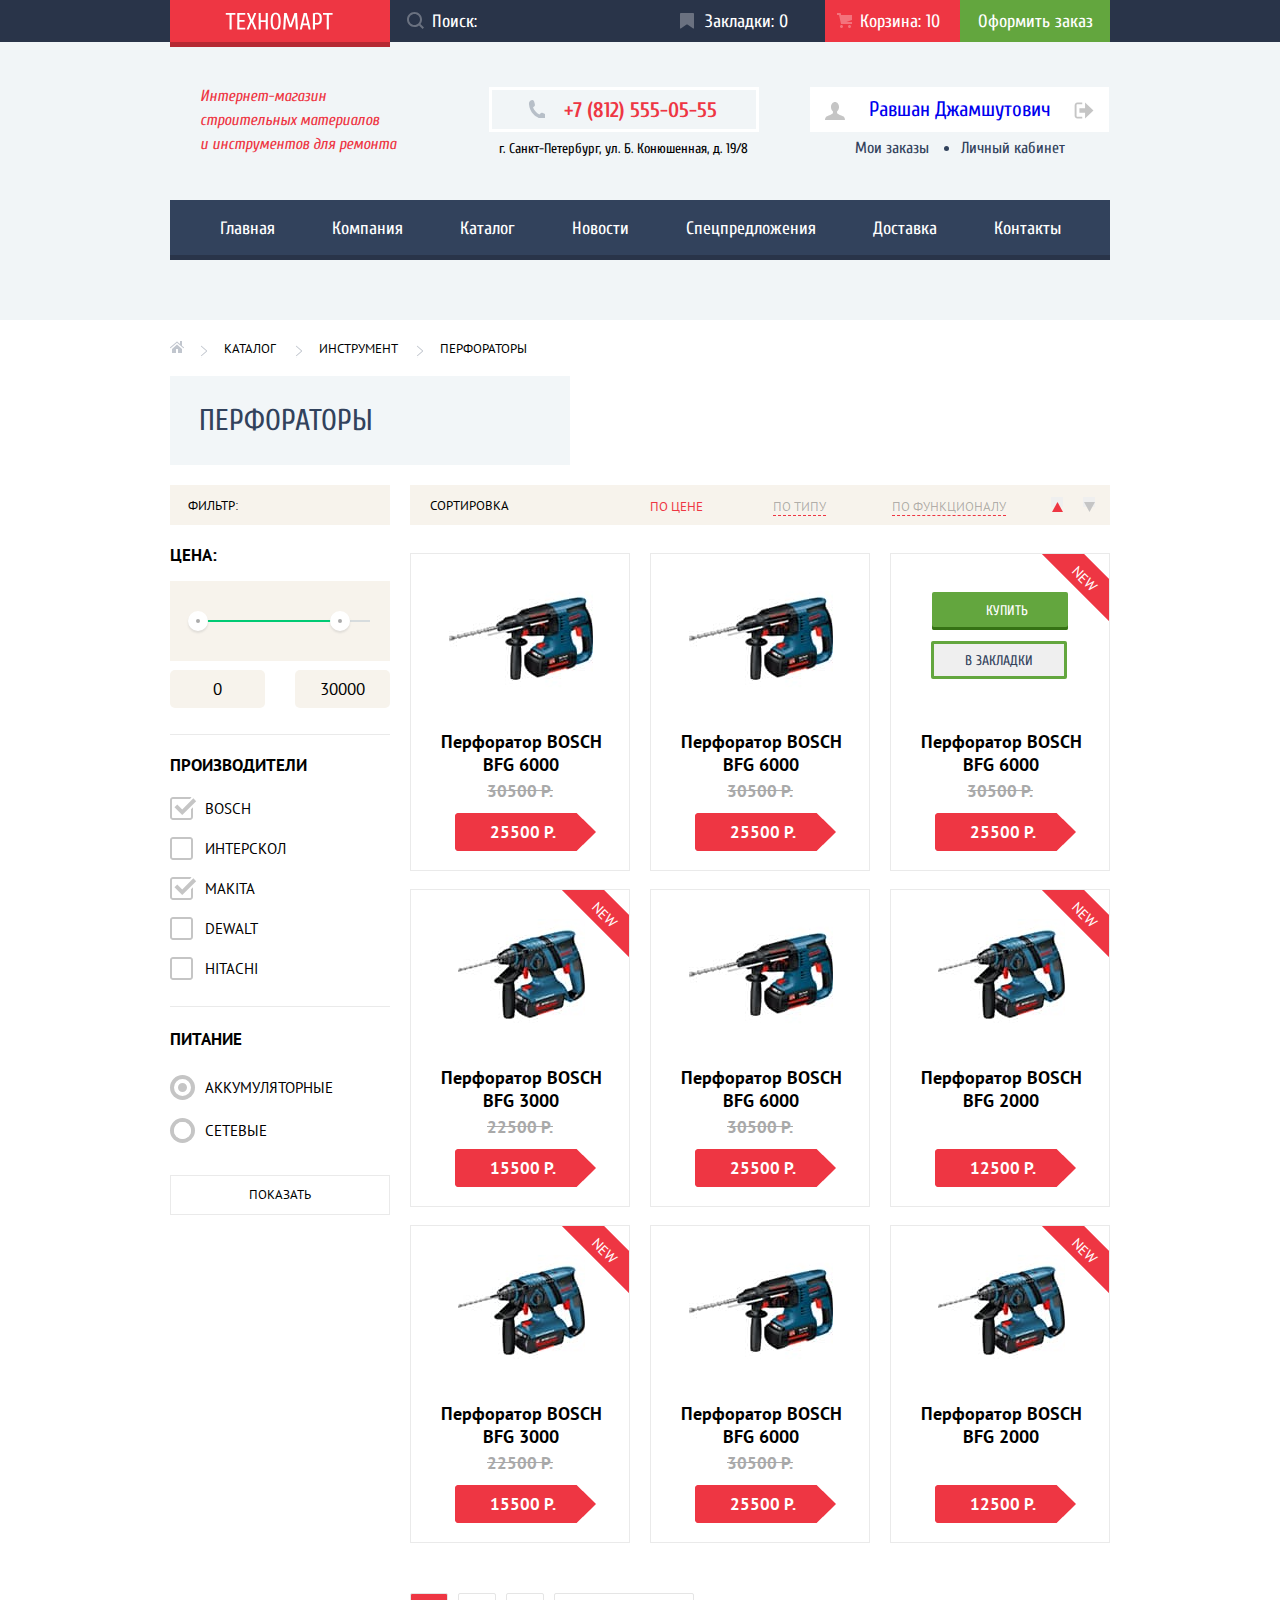
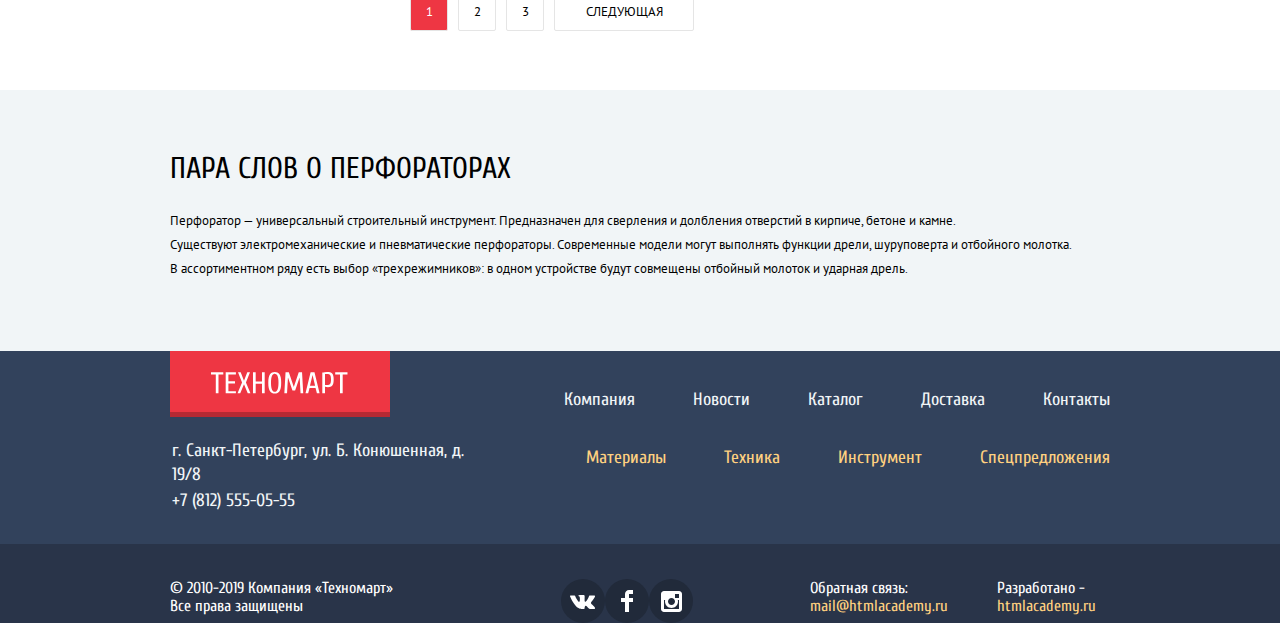
==== commit c5a58d8a: "активность фильтров в каталоге" ====
--- a/catalog.html
+++ b/catalog.html
@@ -133,12 +133,9 @@
                   <input class="visually-hidden filter-input-checkbox"
                          name="bosch" type="checkbox" id="filter-bosch" checked>
                   <label for="filter-bosch">Bosch
-                    <svg role="img" class="square uncheck" width="23" height="23" viewBox="0 0 23 23" fill="none" xmlns="http://www.w3.org/2000/svg">
+                    <svg role="img" class="uncheck" width="23" height="23" viewBox="0 0 23 23" fill="none" xmlns="http://www.w3.org/2000/svg">
                       <path fill-rule="evenodd" clip-rule="evenodd" d="M3 0H20C21.65 0 23 1.35 23 3V20C23 21.65 21.65 23 20 23H3C1.35 23 0 21.65 0 20V3C0 1.35 1.35 0 3 0ZM21 3C21 2.458 20.542 2 20 2H3C2.458 2 2 2.458 2 3V20C2 20.542 2.458 21 3 21H20C20.542 21 21 20.542 21 20V3Z" fill="#C5C5C5"/>
                     </svg>
-<!--                    <svg role="img" class="check uncheck" width="23" height="18" viewBox="0 0 23 18" fill="none" xmlns="http://www.w3.org/2000/svg">-->
-<!--                      <path d="M3.44741 6.48604L0.618408 9.31504L8.40141 17.098L22.3334 3.16604L19.5054 0.337036L8.40141 11.439L3.44741 6.48604Z" fill="#C5C5C5"/>-->
-<!--                    </svg>-->
                     <svg role="img" class="check" width="27" height="23" viewBox="0 0 27 23" fill="none" xmlns="http://www.w3.org/2000/svg">
                       <path d="M7.28505 7.48598L4.45605 10.315L12.2391 18.098L26.1711 4.16598L23.3431 1.33698L12.2391 12.439L7.28505 7.48598Z" fill="#C5C5C5"/>
                       <path d="M21 20C21 20.542 20.542 21 20 21H3C2.458 21 2 20.542 2 20V3C2 2.458 2.458 2 3 2H19.908L21.493 0.415C21.041 0.146542 20.5257 0.00329969 20 0H3C1.35 0 0 1.35 0 3V20C0 21.65 1.35 23 3 23H20C21.65 23 23 21.65 23 20V10.171L21 12.171V20Z" fill="#C5C5C5"/>
@@ -148,22 +145,54 @@
                 <li class="filter-option filter-checkbox">
                   <input class="visually-hidden filter-input-checkbox"
                          name="bosch" type="checkbox" id="filter-interskol">
-                  <label for="filter-interskol">Интерскол</label>
+                  <label for="filter-interskol">Интерскол
+                    <svg role="img" class="uncheck" width="23" height="23" viewBox="0 0 23 23" fill="none" xmlns="http://www.w3.org/2000/svg">
+                      <path fill-rule="evenodd" clip-rule="evenodd" d="M3 0H20C21.65 0 23 1.35 23 3V20C23 21.65 21.65 23 20 23H3C1.35 23 0 21.65 0 20V3C0 1.35 1.35 0 3 0ZM21 3C21 2.458 20.542 2 20 2H3C2.458 2 2 2.458 2 3V20C2 20.542 2.458 21 3 21H20C20.542 21 21 20.542 21 20V3Z" fill="#C5C5C5"/>
+                    </svg>
+                    <svg role="img" class="check" width="27" height="23" viewBox="0 0 27 23" fill="none" xmlns="http://www.w3.org/2000/svg">
+                      <path d="M7.28505 7.48598L4.45605 10.315L12.2391 18.098L26.1711 4.16598L23.3431 1.33698L12.2391 12.439L7.28505 7.48598Z" fill="#C5C5C5"/>
+                      <path d="M21 20C21 20.542 20.542 21 20 21H3C2.458 21 2 20.542 2 20V3C2 2.458 2.458 2 3 2H19.908L21.493 0.415C21.041 0.146542 20.5257 0.00329969 20 0H3C1.35 0 0 1.35 0 3V20C0 21.65 1.35 23 3 23H20C21.65 23 23 21.65 23 20V10.171L21 12.171V20Z" fill="#C5C5C5"/>
+                    </svg>
+                  </label>
                 </li>
                 <li class="filter-option filter-checkbox">
                   <input class="visually-hidden filter-input-checkbox"
                          name="bosch" type="checkbox" id="filter-makita" checked>
-                  <label for="filter-makita">Makita</label>
+                  <label for="filter-makita">Makita
+                    <svg role="img" class="uncheck" width="23" height="23" viewBox="0 0 23 23" fill="none" xmlns="http://www.w3.org/2000/svg">
+                      <path fill-rule="evenodd" clip-rule="evenodd" d="M3 0H20C21.65 0 23 1.35 23 3V20C23 21.65 21.65 23 20 23H3C1.35 23 0 21.65 0 20V3C0 1.35 1.35 0 3 0ZM21 3C21 2.458 20.542 2 20 2H3C2.458 2 2 2.458 2 3V20C2 20.542 2.458 21 3 21H20C20.542 21 21 20.542 21 20V3Z" fill="#C5C5C5"/>
+                    </svg>
+                    <svg role="img" class="check" width="27" height="23" viewBox="0 0 27 23" fill="none" xmlns="http://www.w3.org/2000/svg">
+                      <path d="M7.28505 7.48598L4.45605 10.315L12.2391 18.098L26.1711 4.16598L23.3431 1.33698L12.2391 12.439L7.28505 7.48598Z" fill="#C5C5C5"/>
+                      <path d="M21 20C21 20.542 20.542 21 20 21H3C2.458 21 2 20.542 2 20V3C2 2.458 2.458 2 3 2H19.908L21.493 0.415C21.041 0.146542 20.5257 0.00329969 20 0H3C1.35 0 0 1.35 0 3V20C0 21.65 1.35 23 3 23H20C21.65 23 23 21.65 23 20V10.171L21 12.171V20Z" fill="#C5C5C5"/>
+                    </svg>
+                  </label>
                 </li>
                 <li class="filter-option filter-checkbox">
                   <input class="visually-hidden filter-input-checkbox"
                          name="bosch" type="checkbox" id="filter-dewalt">
-                  <label for="filter-dewalt">Dewalt</label>
+                  <label for="filter-dewalt">Dewalt
+                    <svg role="img" class="uncheck" width="23" height="23" viewBox="0 0 23 23" fill="none" xmlns="http://www.w3.org/2000/svg">
+                      <path fill-rule="evenodd" clip-rule="evenodd" d="M3 0H20C21.65 0 23 1.35 23 3V20C23 21.65 21.65 23 20 23H3C1.35 23 0 21.65 0 20V3C0 1.35 1.35 0 3 0ZM21 3C21 2.458 20.542 2 20 2H3C2.458 2 2 2.458 2 3V20C2 20.542 2.458 21 3 21H20C20.542 21 21 20.542 21 20V3Z" fill="#C5C5C5"/>
+                    </svg>
+                    <svg role="img" class="check" width="27" height="23" viewBox="0 0 27 23" fill="none" xmlns="http://www.w3.org/2000/svg">
+                      <path d="M7.28505 7.48598L4.45605 10.315L12.2391 18.098L26.1711 4.16598L23.3431 1.33698L12.2391 12.439L7.28505 7.48598Z" fill="#C5C5C5"/>
+                      <path d="M21 20C21 20.542 20.542 21 20 21H3C2.458 21 2 20.542 2 20V3C2 2.458 2.458 2 3 2H19.908L21.493 0.415C21.041 0.146542 20.5257 0.00329969 20 0H3C1.35 0 0 1.35 0 3V20C0 21.65 1.35 23 3 23H20C21.65 23 23 21.65 23 20V10.171L21 12.171V20Z" fill="#C5C5C5"/>
+                    </svg>
+                  </label>
                 </li>
                 <li class="filter-option filter-checkbox">
                   <input class="visually-hidden filter-input-checkbox"
                          name="bosch" type="checkbox" id="filter-hitachi">
-                  <label for="filter-hitachi">Hitachi</label>
+                  <label for="filter-hitachi">Hitachi
+                    <svg role="img" class="uncheck" width="23" height="23" viewBox="0 0 23 23" fill="none" xmlns="http://www.w3.org/2000/svg">
+                      <path fill-rule="evenodd" clip-rule="evenodd" d="M3 0H20C21.65 0 23 1.35 23 3V20C23 21.65 21.65 23 20 23H3C1.35 23 0 21.65 0 20V3C0 1.35 1.35 0 3 0ZM21 3C21 2.458 20.542 2 20 2H3C2.458 2 2 2.458 2 3V20C2 20.542 2.458 21 3 21H20C20.542 21 21 20.542 21 20V3Z" fill="#C5C5C5"/>
+                    </svg>
+                    <svg role="img" class="check" width="27" height="23" viewBox="0 0 27 23" fill="none" xmlns="http://www.w3.org/2000/svg">
+                      <path d="M7.28505 7.48598L4.45605 10.315L12.2391 18.098L26.1711 4.16598L23.3431 1.33698L12.2391 12.439L7.28505 7.48598Z" fill="#C5C5C5"/>
+                      <path d="M21 20C21 20.542 20.542 21 20 21H3C2.458 21 2 20.542 2 20V3C2 2.458 2.458 2 3 2H19.908L21.493 0.415C21.041 0.146542 20.5257 0.00329969 20 0H3C1.35 0 0 1.35 0 3V20C0 21.65 1.35 23 3 23H20C21.65 23 23 21.65 23 20V10.171L21 12.171V20Z" fill="#C5C5C5"/>
+                    </svg>
+                  </label>
                 </li>
               </ul>
             </fieldset>
@@ -174,7 +203,8 @@
                   <input class="visually-hidden filter-input-radio"
                          name="product-types" type="radio" value="rechargeable"
                          id="filter-rechargeable" checked>
-                  <label for="filter-rechargeable">Аккумуляторные</label>
+                  <label for="filter-rechargeable">Аккумуляторные
+                  </label>
                 </li>
                 <li class="filter-option filter-radio">
                   <input class="visually-hidden filter-input-radio"
--- a/css/style.css
+++ b/css/style.css
@@ -55,6 +55,7 @@
   --error: #BA2732;
   --find-icon: #69717F;
   --button-red-hover: #CA2C37;
+  --check-button-hover :#B5B5B5;
 
 
   --light-gray: #EAEAEA;
@@ -669,12 +670,13 @@
   position: absolute;
   background-repeat: no-repeat;
 }
+
 .offers-materials {
   background: var(--special-ylellow);
   grid-area: materials;
 }
 
-.offers-materials,
+/*.offers-materials,*/
 .offers-heading,
 .car-message {
   font-size: 24px;
@@ -687,6 +689,7 @@
 .offers-heading {
   margin-bottom: 14px;
 }
+
 .offers-materials::after {
   top: 31px;
   right: 43px;
@@ -694,6 +697,7 @@
   height: 65px;
   background-image: url("../img/icon-materials.svg");
   background-position: 0 0;
+  z-index: 10;
 }
 
 .button-red,
@@ -872,11 +876,14 @@
   flex-wrap: wrap;
   flex-direction: column;
   align-items: center;
-  height: 318px;
+  min-height: 318px;
   width: 220px;
   border: 1px solid var(--light-gray);
   box-sizing: border-box;
   position: relative;
+}
+.new {
+  flex-basis: 100%;
 }
 
 .new:before {
@@ -905,6 +912,10 @@
   z-index: 2;
 }
 
+.unvisible {
+  display: none;
+}
+
 .popular-products-list {
   display: grid;
   grid-template-columns: repeat(4, 220px);
@@ -1025,11 +1036,12 @@
 
 .popular-list-item a:hover {
    /*filter: drop-shadow(0px 4px 20px var(--black15));*/
+  box-shadow: 0 4px 20px var(--black15);
 }
 
 .popular-list-item a:active {
   /*filter: drop-shadow(0px 4px 20px var(--black15));*/
-
+  box-shadow: 0 4px 20px var(--black15);
   opacity: 0.5;
 }
 
@@ -1291,7 +1303,7 @@
 
 .content-contacts-address {
   margin-top: 24px;
-  margin-bottom: 32px;
+  margin-bottom: 33px;
   box-sizing: border-box;
 }
 
@@ -1792,45 +1804,42 @@
   margin-bottom: 20px;
 }
 
-/*.filter-input-checkbox + label:before {*/
-.square {
+.uncheck {
   position: absolute;
   left: 0;
   top: -1px;
-  /*content: "";*/
   width: 23px;
   height: 23px;
-  /*background-image: url("../img/checkbox-off.svg");*/
   cursor: pointer;
 }
 
 .check {
   position: absolute;
-  left:  0;
+  left: 0;
   top: -1px;
-  /*content: "";*/
   width: 27px;
   height: 23px;
-  /*background-image: url("../img/checkbox-off.svg");*/
   cursor: pointer;
 }
 
-.uncheck path {
-  fill-opacity: 0;
-}
-
-/*.filter-input-checkbox:checked + label:before {*/
-/*  position: absolute;*/
-/*  left: 0;*/
-/*  content: "";*/
-/*  width: 23px;*/
-/*  height: 23px;*/
-/*  background-image: url("../img/checkbox-on.svg");*/
-/*  cursor: pointer;*/
-/*}*/
-
-
-
+.filter-input-checkbox:checked + label .check,
+.filter-input-checkbox + label .uncheck {
+  display: block;
+  }
+
+.filter-input-checkbox + label .check,
+.filter-input-checkbox:checked + label .uncheck {
+  display: none;
+}
+
+.filter-input-checkbox:checked:hover + label .check path,
+.filter-input-checkbox:hover + label .uncheck path {
+  fill: var(--check-button-hover);
+}
+
+.filter-input-checkbox:disabled {
+  opacity: 0.3;
+}
 /* radio */
 .filter-supply {
   margin-top: 17px;
@@ -1857,6 +1866,10 @@
   cursor: pointer;
 }
 
+.filter-input-radio:hover + label:before {
+  box-shadow: 0 0 0 4px var(--check-button-hover);
+}
+
 .filter-input-radio:checked + label:before {
   background-color: var(--basic-greylight);
   box-shadow: 0 0 0 4px var(--basic-greylight);
@@ -1865,10 +1878,18 @@
   cursor: pointer;
 }
 
+.filter-input-radio:checked:hover + label:before {
+  background-color: var(--check-button-hover);
+  box-shadow: 0 0 0 4px var(--check-button-hover);
+  border: 4px solid var(--white);
+  border-radius: 50%;
+  cursor: pointer;
+}
+
 .filter-input-checkbox:disabled + label,
 .filter-input-radio:disabled + label {
   color: var(--black);
-  opacity: 0.4;
+  opacity: 0.3;
 }
 
 .filter-btn {
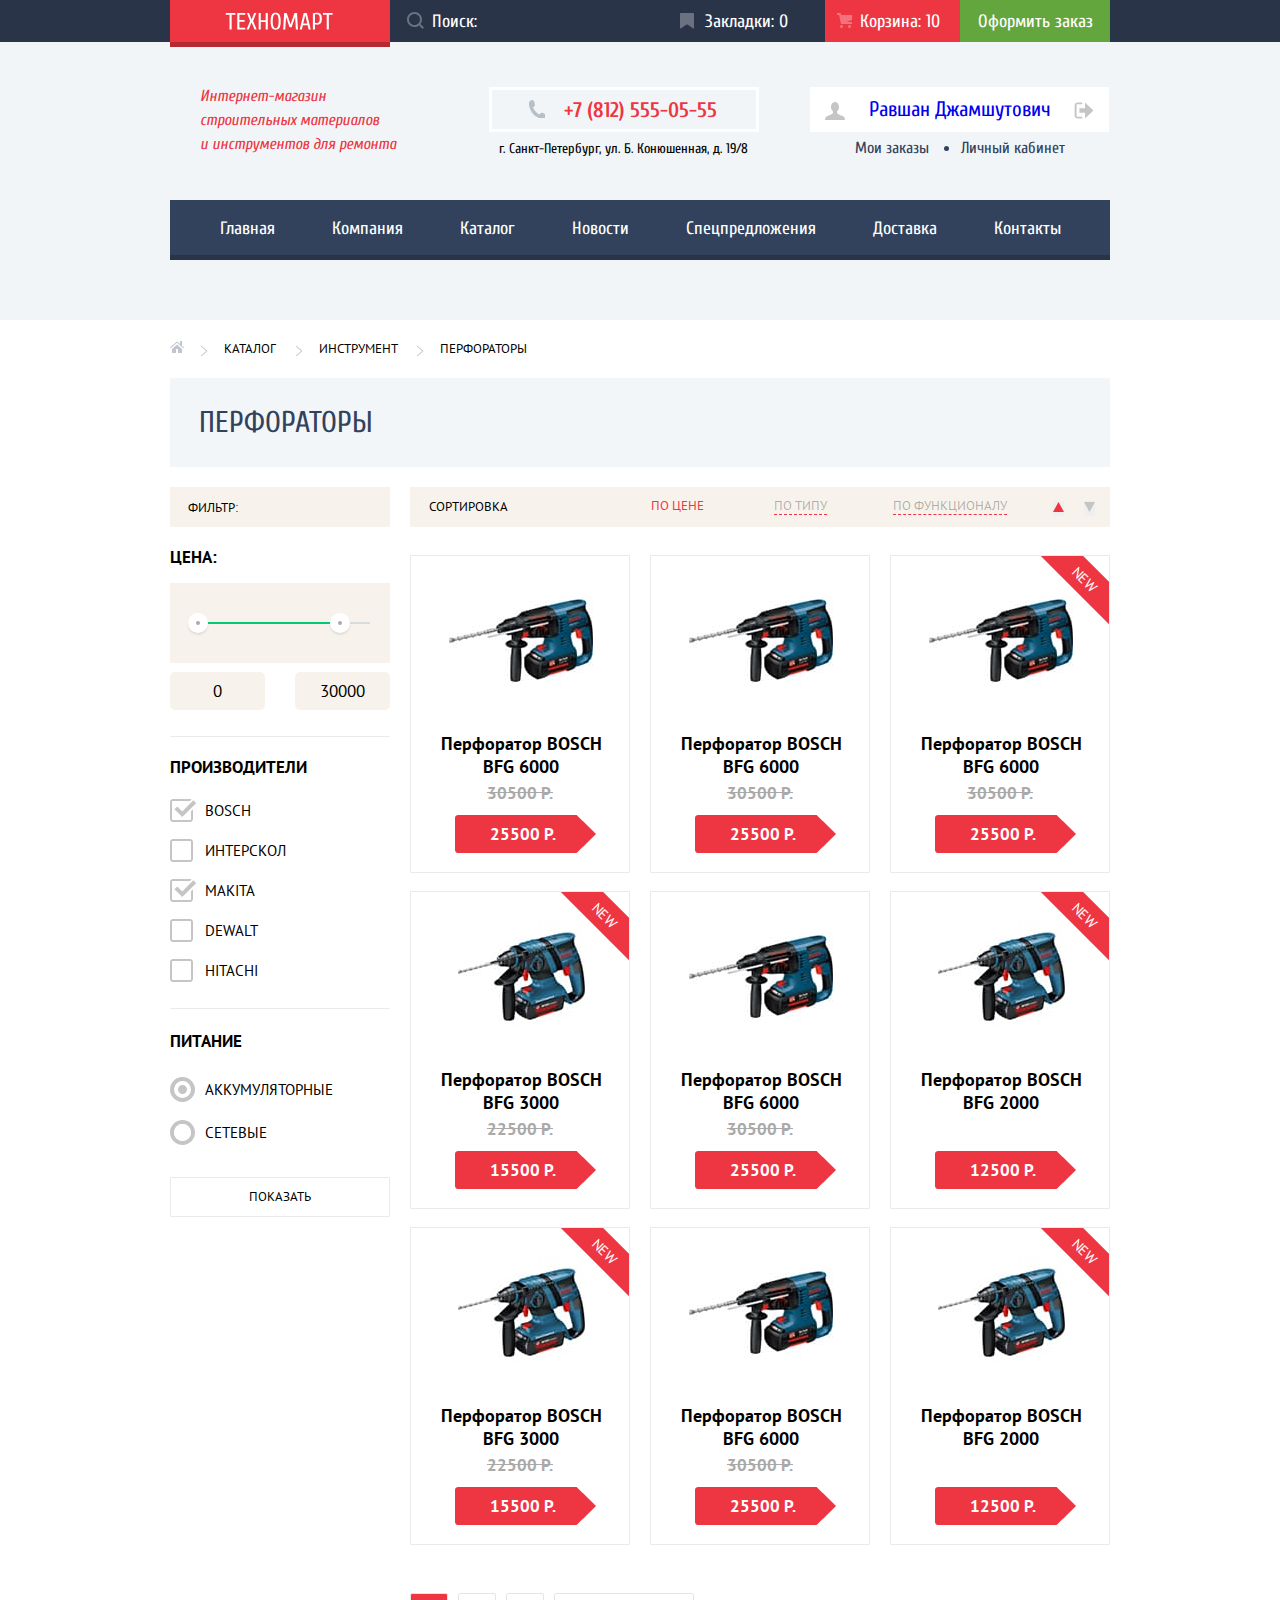
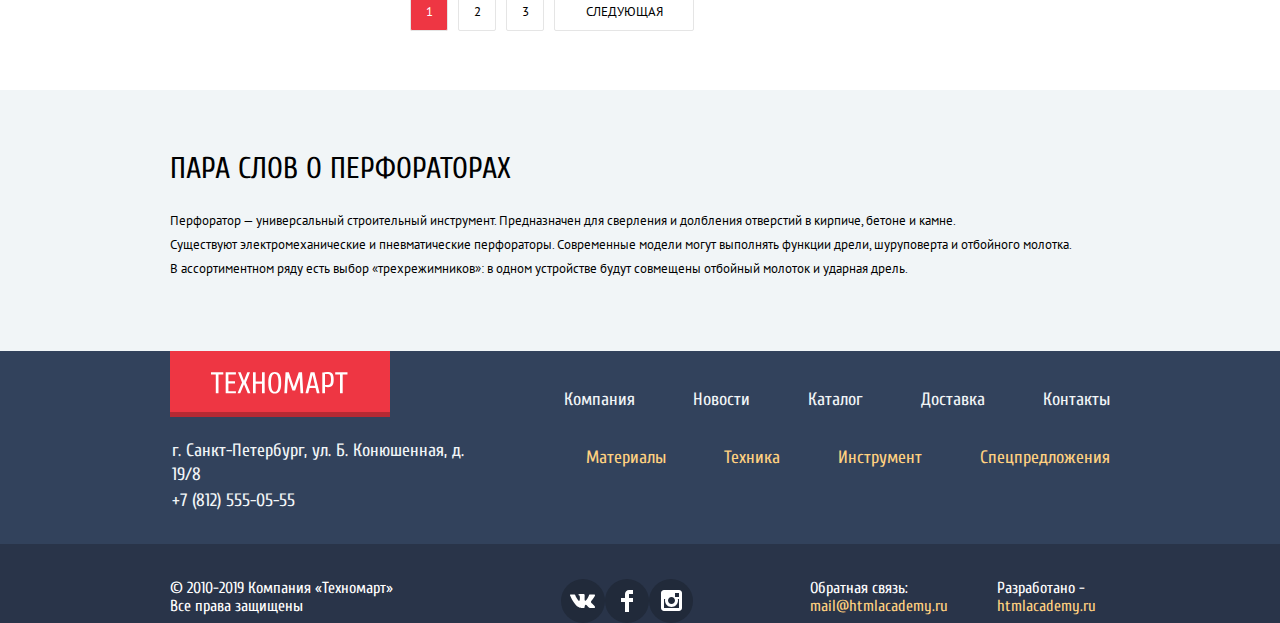
==== commit a258f12c: "Сетка на флексах для внутренней страницы" ====
--- a/catalog.html
+++ b/catalog.html
@@ -1,511 +1,493 @@
 <!DOCTYPE html>
 <html lang="ru">
-  <head>
-    <meta charset="utf-8">
-    <title>Каталог - HTML Academy: Техномарт</title>
-    <link
-      href="https://fonts.googleapis.com/css2?family=Cuprum:ital,wght@0,400;0,700;1,400;1,700&family=PT+Sans:wght@400;700&display=swap"
-      rel="stylesheet">
-    <link href="css/normalize.css" rel="stylesheet">
-    <link href="css/style.css" rel="stylesheet">
-  </head>
-  <body class="page-body">
-  <header class="main-header">
-    <div class="main-header-top">
-      <div class="main-header-wrapper">
-        <div class="top-menu">
-          <a class="main-header-logo" href="index.html">
-            <svg role="img" aria-label="Логотип сайта Техномарт" class="header-logo-text" width="108" height="18" fill="none" xmlns="http://www.w3.org/2000/svg">
-              <path fill-rule="evenodd" clip-rule="evenodd" d="M103.847 2.659v14.79h-2.113V2.66h-3.756V1.015h9.626V2.66h-3.757zm-8.135 8.698a3.02 3.02 0 01-1.385.986c-.556.196-1.217.294-1.984.294a12 12 0 01-1.22-.07c-.455-.048-.83-.102-1.128-.165v5.048h-2.113V1.25a11.07 11.07 0 011.796-.364 16.94 16.94 0 011.96-.106c.94 0 1.738.098 2.396.294.657.195 1.19.52 1.596.974.407.454.704 1.057.892 1.808.188.751.282 1.683.282 2.794 0 1.142-.09 2.097-.27 2.864-.18.767-.454 1.382-.822 1.843zm-1.197-6.82c-.118-.564-.301-1.01-.552-1.338a1.995 1.995 0 00-.95-.693c-.384-.133-.842-.2-1.374-.2h-1.644v8.687h1.644c.532 0 .99-.066 1.373-.2.384-.132.7-.363.951-.692.25-.329.434-.775.552-1.338.117-.564.176-1.268.176-2.113s-.059-1.55-.176-2.113zM82.6 13.224h-4.696l-1.056 4.226h-2.114l3.992-16.435h3.052l3.991 16.435h-2.113L82.6 13.224zm-2.301-9.861h-.094l-1.949 8.217h3.992l-1.95-8.217zM70.156 5.24h-.117l-3.405 10.096h-2.113L61.117 5.24H61l-.705 12.209h-2.113l.94-16.435h2.582l3.827 11.27h.094l3.827-11.27h2.582l.94 16.435H70.86L70.157 5.24zM54.38 15.924c-.438.642-.967 1.095-1.585 1.361-.618.267-1.326.4-2.125.4-.798 0-1.506-.133-2.125-.4-.618-.266-1.146-.72-1.584-1.361-.439-.642-.771-1.507-.998-2.595-.227-1.087-.34-2.453-.34-4.097 0-1.643.113-3.009.34-4.097.227-1.087.56-1.952.998-2.594.438-.642.966-1.096 1.584-1.362C49.163.913 49.871.78 50.67.78c.799 0 1.507.133 2.125.4.618.265 1.147.72 1.585 1.361.438.642.77 1.507.998 2.594.227 1.088.34 2.454.34 4.097 0 1.644-.113 3.01-.34 4.097-.227 1.088-.56 1.953-.998 2.595zM53.358 5.758c-.165-.908-.38-1.628-.646-2.16-.266-.533-.58-.9-.94-1.104a2.218 2.218 0 00-1.103-.305c-.375 0-.743.102-1.103.305-.36.204-.673.571-.94 1.104-.265.532-.48 1.252-.645 2.16-.164.907-.247 2.066-.247 3.474 0 1.41.083 2.567.247 3.475.164.908.38 1.628.646 2.16.266.532.579.9.939 1.104.36.203.728.305 1.103.305.376 0 .744-.102 1.104-.305.36-.204.673-.572.939-1.104.266-.532.481-1.252.645-2.16.165-.908.247-2.066.247-3.475 0-1.408-.082-2.567-.246-3.474zM40.69 9.937h-4.93v7.513h-2.114V1.015h2.114v7.278h4.93V1.015h2.113V17.45h-2.113V9.937zM29.54 17.45l-2.935-7.044-2.935 7.044h-2.113l3.522-8.452-3.17-7.983h2.113l2.583 6.574 2.582-6.574H31.3l-3.17 7.983 3.523 8.452H29.54zM12.283 1.015h7.983V2.66h-5.87v5.4h5.165v1.643h-5.165v6.104h5.87v1.644h-7.983V1.015zM6.648 17.45H4.535V2.659H.78V1.015h9.626V2.66H6.648v14.79z" fill="#fff"/>
-            </svg>
-          </a>
-          <form class="search" action="https://echo.htmlacademy.ru" method="GET">
-            <label class="visually-hidden" for="search">Поиск:</label>
-            <input class="search-input" type="search" name="search" id="search" placeholder="Поиск:">
-            <button class="btn-search">
-              <svg width="17" height="17" viewBox="0 0 17 17" fill="none" xmlns="http://www.w3.org/2000/svg">
-                <path fill-rule="evenodd" clip-rule="evenodd" d="M13.458 12.044L17 15.586L15.586 17L12.044 13.458C10.782 14.421 9.21 15 7.5 15C3.35786 15 0 11.6421 0 7.5C0 3.35786 3.35786 0 7.5 0C11.6421 0 15 3.35786 15 7.5C15.0001 9.14309 14.4581 10.7403 13.458 12.044ZM7.5 2C4.467 2 2 4.467 2 7.5C2.00331 10.5362 4.4638 12.9967 7.5 13C10.532 13 13 10.532 13 7.5C13 4.467 10.532 2 7.5 2Z" fill="white"/>
+<head>
+  <meta charset="utf-8">
+  <title>Каталог - HTML Academy: Техномарт</title>
+  <link
+    href="https://fonts.googleapis.com/css2?family=Cuprum:ital,wght@0,400;0,700;1,400;1,700&family=PT+Sans:wght@400;700&display=swap"
+    rel="stylesheet">
+  <link href="css/normalize.css" rel="stylesheet">
+  <link href="css/style.css" rel="stylesheet">
+</head>
+<body class="page-body">
+<header class="main-header">
+  <div class="main-header-top">
+    <div class="main-header-wrapper">
+      <div class="top-menu">
+        <a class="main-header-logo" href="index.html">
+          <svg role="img" aria-label="Логотип сайта Техномарт" class="header-logo-text" width="108" height="18" fill="none" xmlns="http://www.w3.org/2000/svg">
+            <path fill-rule="evenodd" clip-rule="evenodd" d="M103.847 2.659v14.79h-2.113V2.66h-3.756V1.015h9.626V2.66h-3.757zm-8.135 8.698a3.02 3.02 0 01-1.385.986c-.556.196-1.217.294-1.984.294a12 12 0 01-1.22-.07c-.455-.048-.83-.102-1.128-.165v5.048h-2.113V1.25a11.07 11.07 0 011.796-.364 16.94 16.94 0 011.96-.106c.94 0 1.738.098 2.396.294.657.195 1.19.52 1.596.974.407.454.704 1.057.892 1.808.188.751.282 1.683.282 2.794 0 1.142-.09 2.097-.27 2.864-.18.767-.454 1.382-.822 1.843zm-1.197-6.82c-.118-.564-.301-1.01-.552-1.338a1.995 1.995 0 00-.95-.693c-.384-.133-.842-.2-1.374-.2h-1.644v8.687h1.644c.532 0 .99-.066 1.373-.2.384-.132.7-.363.951-.692.25-.329.434-.775.552-1.338.117-.564.176-1.268.176-2.113s-.059-1.55-.176-2.113zM82.6 13.224h-4.696l-1.056 4.226h-2.114l3.992-16.435h3.052l3.991 16.435h-2.113L82.6 13.224zm-2.301-9.861h-.094l-1.949 8.217h3.992l-1.95-8.217zM70.156 5.24h-.117l-3.405 10.096h-2.113L61.117 5.24H61l-.705 12.209h-2.113l.94-16.435h2.582l3.827 11.27h.094l3.827-11.27h2.582l.94 16.435H70.86L70.157 5.24zM54.38 15.924c-.438.642-.967 1.095-1.585 1.361-.618.267-1.326.4-2.125.4-.798 0-1.506-.133-2.125-.4-.618-.266-1.146-.72-1.584-1.361-.439-.642-.771-1.507-.998-2.595-.227-1.087-.34-2.453-.34-4.097 0-1.643.113-3.009.34-4.097.227-1.087.56-1.952.998-2.594.438-.642.966-1.096 1.584-1.362C49.163.913 49.871.78 50.67.78c.799 0 1.507.133 2.125.4.618.265 1.147.72 1.585 1.361.438.642.77 1.507.998 2.594.227 1.088.34 2.454.34 4.097 0 1.644-.113 3.01-.34 4.097-.227 1.088-.56 1.953-.998 2.595zM53.358 5.758c-.165-.908-.38-1.628-.646-2.16-.266-.533-.58-.9-.94-1.104a2.218 2.218 0 00-1.103-.305c-.375 0-.743.102-1.103.305-.36.204-.673.571-.94 1.104-.265.532-.48 1.252-.645 2.16-.164.907-.247 2.066-.247 3.474 0 1.41.083 2.567.247 3.475.164.908.38 1.628.646 2.16.266.532.579.9.939 1.104.36.203.728.305 1.103.305.376 0 .744-.102 1.104-.305.36-.204.673-.572.939-1.104.266-.532.481-1.252.645-2.16.165-.908.247-2.066.247-3.475 0-1.408-.082-2.567-.246-3.474zM40.69 9.937h-4.93v7.513h-2.114V1.015h2.114v7.278h4.93V1.015h2.113V17.45h-2.113V9.937zM29.54 17.45l-2.935-7.044-2.935 7.044h-2.113l3.522-8.452-3.17-7.983h2.113l2.583 6.574 2.582-6.574H31.3l-3.17 7.983 3.523 8.452H29.54zM12.283 1.015h7.983V2.66h-5.87v5.4h5.165v1.643h-5.165v6.104h5.87v1.644h-7.983V1.015zM6.648 17.45H4.535V2.659H.78V1.015h9.626V2.66H6.648v14.79z" fill="#fff"/>
+          </svg>
+        </a>
+        <form class="search" action="https://echo.htmlacademy.ru" method="GET">
+          <label class="visually-hidden" for="search">Поиск:</label>
+          <input class="search-input" type="search" name="search" id="search" placeholder="Поиск:">
+          <button class="btn-search">
+            <svg width="17" height="17" viewBox="0 0 17 17" fill="none" xmlns="http://www.w3.org/2000/svg">
+              <path fill-rule="evenodd" clip-rule="evenodd" d="M13.458 12.044L17 15.586L15.586 17L12.044 13.458C10.782 14.421 9.21 15 7.5 15C3.35786 15 0 11.6421 0 7.5C0 3.35786 3.35786 0 7.5 0C11.6421 0 15 3.35786 15 7.5C15.0001 9.14309 14.4581 10.7403 13.458 12.044ZM7.5 2C4.467 2 2 4.467 2 7.5C2.00331 10.5362 4.4638 12.9967 7.5 13C10.532 13 13 10.532 13 7.5C13 4.467 10.532 2 7.5 2Z" fill="white"/>
+            </svg>
+          </button>
+        </form>
+        <ul class="top-menu-list list-style-none">
+          <li><a class="link-bookmarks" href="#">Закладки: <span class="count-bookmarks">0</span></a></li>
+          <li><a class="link-cart link-cart-bg-red" href="#">Корзина: <span class="total-cost">10</span></a></li>
+          <li><a class="link-order" href="#">Оформить заказ</a></li>
+        </ul>
+      </div>
+    </div>
+  </div>
+  <section class="header-contacts container">
+    <h2 class="visually-hidden">Контакты и вход</h2>
+    <div class="header-contacts-wrapper">
+      <p class="header-company-name">
+        Интернет-магазин<br>
+        строительных материалов<br>
+        и инструментов для ремонта
+      </p>
+      <div class="header-company-contacts">
+        <a class="header-company-phone" href="tel:+78125550555">+7 (812) 555-05-55</a>
+        <p class="header-company-address">г. Санкт-Петербург, ул. Б. Конюшенная, д. 19/8</p>
+      </div>
+      <div class="user-navigation">
+        <ul class="user-info-list list-style-none">
+          <li class="user-name"><a class="logout" href="index.html">
+            <svg role="img" aria-label="Аватар пользователя" class="icon-user" width="20" height="18" viewBox="0 0 20 18" fill="none" xmlns="http://www.w3.org/2000/svg">
+              <path d="M17.881 14.166C15.737 13.431 13.625 12.5 12.674 11.776C12.017 11.275 11.904 10.158 12.157 9.361C13.275 8.458 14.021 6.884 14.021 5.083C14.021 2.276 12.221 0 10 0C7.77902 0 5.97901 2.276 5.97901 5.083C5.97901 6.884 6.72501 8.457 7.84201 9.36C8.09501 10.158 7.98302 11.275 7.32502 11.776C6.37502 12.5 4.26201 13.43 2.11801 14.166C-0.0259852 14.902 1.48343e-05 18 1.48343e-05 18H20C20 18 20.025 14.901 17.881 14.166Z" fill="#C5C5C5"/>
+            </svg>
+            <span>Равшан Джамшутович</span>
+            <svg role="img" aria-label="Выход из учетной записи" class="btn-logout" width="20" height="18" viewBox="0 0 20 18" fill="none" xmlns="http://www.w3.org/2000/svg">
+              <path d="M20 9L11.125 0.5V6.5H5.125V11.5H11.125V17.5L20 9Z" fill="#C5C5C5"/>
+              <path d="M2.10601 14.452V3.548C2.12401 3.172 2.27701 2.491 3.11601 2.491H8.14301V0.5H3.11601C0.938006 0.5 0.112006 2.31 0.0870056 3.527V14.473C0.112006 15.689 0.938006 17.5 3.11601 17.5H8.14301V15.51H3.11601C2.27701 15.51 2.12401 14.827 2.10601 14.452Z" fill="#C5C5C5"/>
+            </svg>
+          </a></li>
+          <li>
+            <ul class="personal-info-list list-style-none">
+              <li><a class="order-navigation-link" href="#">Мои заказы</a></li>
+              <li><a class="personal-navigation-link" href="#">Личный кабинет</a></li>
+            </ul>
+          </li>
+        </ul>
+      </div>
+    </div>
+  </section>
+  <nav class="main-navigation container">
+    <ul class="site-navigation list-style-none">
+      <li class="site-navigation-item"><a href="">Главная</a></li>
+      <li class="site-navigation-item"><a href="">Компания</a></li>
+      <li class="site-navigation-item"><a href="catalog.html">Каталог</a></li>
+      <li class="site-navigation-item"><a href="">Новости</a></li>
+      <li class="site-navigation-item"><a href="">Спецпредложения</a></li>
+      <li class="site-navigation-item"><a href="">Доставка</a></li>
+      <li class="site-navigation-item"><a href="">Контакты</a></li>
+    </ul>
+  </nav>
+</header>
+<main class="page-catalog">
+  <section class="main-page-content container">
+    <ul class="breadcrumbs list-style-none">
+      <li class="breadcrumbs-item-home">
+        <a href="index.html">
+          <img src="img/icon-home.svg" width="14" height="12" alt="на главную">
+        </a>
+      </li>
+      <li class="breadcrumbs-item-catalog">
+        <a href="catalog.html">Каталог</a>
+      </li>
+      <li class="breadcrumbs-item-tools">
+        <a href="">Инструмент</a>
+      </li>
+      <li class="breadcrumbs-item-perforators breadcrumbs-current">
+        Перфораторы
+      </li>
+    </ul>
+    <h1 class="page-title">Перфораторы</h1>
+    <div class="page-catalog-wrapper">
+      <section class="filter">
+        <h2 class="filter-caption">ФИЛЬТР:</h2>
+        <form class="form-filter" method="post" action="">
+          <fieldset class="filter-item filter-price">
+            <legend>Цена:</legend>
+            <div class="range-filter">
+              <div class="range-controls">
+                <div class="scale">
+                  <div class="bar"></div>
+                  <div class="toggle toggle-min" tabindex="0"></div>
+                  <div class="toggle toggle-max" tabindex="0"></div>
+                </div>
+              </div>
+              <div class="price-controls">
+                <label class="min-price">
+                  <input type="number" name="min-price" value="0">
+                </label>
+                <span class="divide"></span>
+                <label class="max-price">
+                  <input type="number" name="max-price" value="30000">
+                </label>
+              </div>
+            </div>
+          </fieldset>
+          <fieldset class="filter-item filter-producer">
+            <legend>Производители</legend>
+            <ul>
+              <li class="filter-option filter-checkbox">
+                <input class="visually-hidden filter-input-checkbox"
+                       name="bosch" type="checkbox" id="filter-bosch" checked>
+                <label for="filter-bosch">Bosch
+                  <svg role="img" class="uncheck" width="23" height="23" viewBox="0 0 23 23" fill="none" xmlns="http://www.w3.org/2000/svg">
+                    <path fill-rule="evenodd" clip-rule="evenodd" d="M3 0H20C21.65 0 23 1.35 23 3V20C23 21.65 21.65 23 20 23H3C1.35 23 0 21.65 0 20V3C0 1.35 1.35 0 3 0ZM21 3C21 2.458 20.542 2 20 2H3C2.458 2 2 2.458 2 3V20C2 20.542 2.458 21 3 21H20C20.542 21 21 20.542 21 20V3Z" fill="#C5C5C5"/>
+                  </svg>
+                  <svg role="img" class="check" width="27" height="23" viewBox="0 0 27 23" fill="none" xmlns="http://www.w3.org/2000/svg">
+                    <path d="M7.28505 7.48598L4.45605 10.315L12.2391 18.098L26.1711 4.16598L23.3431 1.33698L12.2391 12.439L7.28505 7.48598Z" fill="#C5C5C5"/>
+                    <path d="M21 20C21 20.542 20.542 21 20 21H3C2.458 21 2 20.542 2 20V3C2 2.458 2.458 2 3 2H19.908L21.493 0.415C21.041 0.146542 20.5257 0.00329969 20 0H3C1.35 0 0 1.35 0 3V20C0 21.65 1.35 23 3 23H20C21.65 23 23 21.65 23 20V10.171L21 12.171V20Z" fill="#C5C5C5"/>
+                  </svg>
+                </label>
+              </li>
+              <li class="filter-option filter-checkbox">
+                <input class="visually-hidden filter-input-checkbox"
+                       name="bosch" type="checkbox" id="filter-interskol">
+                <label for="filter-interskol">Интерскол
+                  <svg role="img" class="uncheck" width="23" height="23" viewBox="0 0 23 23" fill="none" xmlns="http://www.w3.org/2000/svg">
+                    <path fill-rule="evenodd" clip-rule="evenodd" d="M3 0H20C21.65 0 23 1.35 23 3V20C23 21.65 21.65 23 20 23H3C1.35 23 0 21.65 0 20V3C0 1.35 1.35 0 3 0ZM21 3C21 2.458 20.542 2 20 2H3C2.458 2 2 2.458 2 3V20C2 20.542 2.458 21 3 21H20C20.542 21 21 20.542 21 20V3Z" fill="#C5C5C5"/>
+                  </svg>
+                  <svg role="img" class="check" width="27" height="23" viewBox="0 0 27 23" fill="none" xmlns="http://www.w3.org/2000/svg">
+                    <path d="M7.28505 7.48598L4.45605 10.315L12.2391 18.098L26.1711 4.16598L23.3431 1.33698L12.2391 12.439L7.28505 7.48598Z" fill="#C5C5C5"/>
+                    <path d="M21 20C21 20.542 20.542 21 20 21H3C2.458 21 2 20.542 2 20V3C2 2.458 2.458 2 3 2H19.908L21.493 0.415C21.041 0.146542 20.5257 0.00329969 20 0H3C1.35 0 0 1.35 0 3V20C0 21.65 1.35 23 3 23H20C21.65 23 23 21.65 23 20V10.171L21 12.171V20Z" fill="#C5C5C5"/>
+                  </svg>
+                </label>
+              </li>
+              <li class="filter-option filter-checkbox">
+                <input class="visually-hidden filter-input-checkbox"
+                       name="bosch" type="checkbox" id="filter-makita" checked>
+                <label for="filter-makita">Makita
+                  <svg role="img" class="uncheck" width="23" height="23" viewBox="0 0 23 23" fill="none" xmlns="http://www.w3.org/2000/svg">
+                    <path fill-rule="evenodd" clip-rule="evenodd" d="M3 0H20C21.65 0 23 1.35 23 3V20C23 21.65 21.65 23 20 23H3C1.35 23 0 21.65 0 20V3C0 1.35 1.35 0 3 0ZM21 3C21 2.458 20.542 2 20 2H3C2.458 2 2 2.458 2 3V20C2 20.542 2.458 21 3 21H20C20.542 21 21 20.542 21 20V3Z" fill="#C5C5C5"/>
+                  </svg>
+                  <svg role="img" class="check" width="27" height="23" viewBox="0 0 27 23" fill="none" xmlns="http://www.w3.org/2000/svg">
+                    <path d="M7.28505 7.48598L4.45605 10.315L12.2391 18.098L26.1711 4.16598L23.3431 1.33698L12.2391 12.439L7.28505 7.48598Z" fill="#C5C5C5"/>
+                    <path d="M21 20C21 20.542 20.542 21 20 21H3C2.458 21 2 20.542 2 20V3C2 2.458 2.458 2 3 2H19.908L21.493 0.415C21.041 0.146542 20.5257 0.00329969 20 0H3C1.35 0 0 1.35 0 3V20C0 21.65 1.35 23 3 23H20C21.65 23 23 21.65 23 20V10.171L21 12.171V20Z" fill="#C5C5C5"/>
+                  </svg>
+                </label>
+              </li>
+              <li class="filter-option filter-checkbox">
+                <input class="visually-hidden filter-input-checkbox"
+                       name="bosch" type="checkbox" id="filter-dewalt">
+                <label for="filter-dewalt">Dewalt
+                  <svg role="img" class="uncheck" width="23" height="23" viewBox="0 0 23 23" fill="none" xmlns="http://www.w3.org/2000/svg">
+                    <path fill-rule="evenodd" clip-rule="evenodd" d="M3 0H20C21.65 0 23 1.35 23 3V20C23 21.65 21.65 23 20 23H3C1.35 23 0 21.65 0 20V3C0 1.35 1.35 0 3 0ZM21 3C21 2.458 20.542 2 20 2H3C2.458 2 2 2.458 2 3V20C2 20.542 2.458 21 3 21H20C20.542 21 21 20.542 21 20V3Z" fill="#C5C5C5"/>
+                  </svg>
+                  <svg role="img" class="check" width="27" height="23" viewBox="0 0 27 23" fill="none" xmlns="http://www.w3.org/2000/svg">
+                    <path d="M7.28505 7.48598L4.45605 10.315L12.2391 18.098L26.1711 4.16598L23.3431 1.33698L12.2391 12.439L7.28505 7.48598Z" fill="#C5C5C5"/>
+                    <path d="M21 20C21 20.542 20.542 21 20 21H3C2.458 21 2 20.542 2 20V3C2 2.458 2.458 2 3 2H19.908L21.493 0.415C21.041 0.146542 20.5257 0.00329969 20 0H3C1.35 0 0 1.35 0 3V20C0 21.65 1.35 23 3 23H20C21.65 23 23 21.65 23 20V10.171L21 12.171V20Z" fill="#C5C5C5"/>
+                  </svg>
+                </label>
+              </li>
+              <li class="filter-option filter-checkbox">
+                <input class="visually-hidden filter-input-checkbox"
+                       name="bosch" type="checkbox" id="filter-hitachi">
+                <label for="filter-hitachi">Hitachi
+                  <svg role="img" class="uncheck" width="23" height="23" viewBox="0 0 23 23" fill="none" xmlns="http://www.w3.org/2000/svg">
+                    <path fill-rule="evenodd" clip-rule="evenodd" d="M3 0H20C21.65 0 23 1.35 23 3V20C23 21.65 21.65 23 20 23H3C1.35 23 0 21.65 0 20V3C0 1.35 1.35 0 3 0ZM21 3C21 2.458 20.542 2 20 2H3C2.458 2 2 2.458 2 3V20C2 20.542 2.458 21 3 21H20C20.542 21 21 20.542 21 20V3Z" fill="#C5C5C5"/>
+                  </svg>
+                  <svg role="img" class="check" width="27" height="23" viewBox="0 0 27 23" fill="none" xmlns="http://www.w3.org/2000/svg">
+                    <path d="M7.28505 7.48598L4.45605 10.315L12.2391 18.098L26.1711 4.16598L23.3431 1.33698L12.2391 12.439L7.28505 7.48598Z" fill="#C5C5C5"/>
+                    <path d="M21 20C21 20.542 20.542 21 20 21H3C2.458 21 2 20.542 2 20V3C2 2.458 2.458 2 3 2H19.908L21.493 0.415C21.041 0.146542 20.5257 0.00329969 20 0H3C1.35 0 0 1.35 0 3V20C0 21.65 1.35 23 3 23H20C21.65 23 23 21.65 23 20V10.171L21 12.171V20Z" fill="#C5C5C5"/>
+                  </svg>
+                </label>
+              </li>
+            </ul>
+          </fieldset>
+          <fieldset class="filter-item filter-supply">
+            <legend>Питание</legend>
+            <ul>
+              <li class="filter-option filter-radio">
+                <input class="visually-hidden filter-input-radio"
+                       name="product-types" type="radio" value="rechargeable"
+                       id="filter-rechargeable" checked>
+                <label for="filter-rechargeable">Аккумуляторные
+                </label>
+              </li>
+              <li class="filter-option filter-radio">
+                <input class="visually-hidden filter-input-radio"
+                       name="product-types" type="radio" value="network"
+                       id="filter-network">
+                <label for="filter-network">Сетевые</label>
+              </li>
+            </ul>
+          </fieldset>
+          <button class="filter-btn" type="submit">Показать</button>
+        </form>
+      </section>
+      <section class="page-catalog-cards-wrapper">
+        <div class="sort">
+          <h2 class="sort-caption">Сортировка</h2>
+          <ul class="sort-list list-style-none">
+            <li class="sort-link-price">
+              <a class="sort-link sort-link-current" href="">По цене</a>
+            </li>
+            <li class="sort-link-type">
+              <a class="sort-link" href="">По типу</a>
+            </li>
+            <li class="sort-link-functions">
+              <a class="sort-link" href="">По функционалу</a>
+            </li>
+          </ul>
+          <div class="sort-button">
+            <button class="sort-button-up active" type="button">
+              <svg role="img" aria-label="Сортировка по возрастанию" class="icon-sort-dir" width="11" height="10" viewBox="0 0 11 10" fill="none" xmlns="http://www.w3.org/2000/svg">
+                <path d="M5.5 0L11 10L0 10" fill="#C5C5C5"/>
               </svg>
             </button>
-          </form>
-          <ul class="top-menu-list list-style-none">
-            <li><a class="link-bookmarks" href="#">Закладки: <span class="count-bookmarks">0</span></a></li>
-            <li><a class="link-cart link-cart-bg-red" href="#">Корзина: <span class="total-cost">10</span></a></li>
-            <li><a class="link-order" href="#">Оформить заказ</a></li>
-          </ul>
+            <button class="sort-button-down" type="button">
+              <svg role="img" aria-label="Сортировка по убыванию" class="icon-sort-dir" width="11" height="10" viewBox="0 0 11 10" fill="none" xmlns="http://www.w3.org/2000/svg">
+                <path d="M5.5 10L0 0H11" fill="#C5C5C5"/>
+              </svg>
+            </button>
+          </div>
         </div>
-      </div>
-    </div>
-    <section class="header-contacts container">
-      <h2 class="visually-hidden">Контакты и вход</h2>
-      <div class="header-contacts-wrapper">
-        <p class="header-company-name">
-          Интернет-магазин<br>
-          строительных материалов<br>
-          и инструментов для ремонта
-        </p>
-        <div class="header-company-contacts">
-          <a class="header-company-phone" href="tel:+78125550555">+7 (812) 555-05-55</a>
-          <p class="header-company-address">г. Санкт-Петербург, ул. Б. Конюшенная, д. 19/8</p>
-        </div>
-        <div class="user-navigation">
-          <ul class="user-info-list list-style-none">
-            <li class="user-name"><a class="logout" href="index.html">
-              <svg role="img" aria-label="Аватар пользователя" class="icon-user" width="20" height="18" viewBox="0 0 20 18" fill="none" xmlns="http://www.w3.org/2000/svg">
-                <path d="M17.881 14.166C15.737 13.431 13.625 12.5 12.674 11.776C12.017 11.275 11.904 10.158 12.157 9.361C13.275 8.458 14.021 6.884 14.021 5.083C14.021 2.276 12.221 0 10 0C7.77902 0 5.97901 2.276 5.97901 5.083C5.97901 6.884 6.72501 8.457 7.84201 9.36C8.09501 10.158 7.98302 11.275 7.32502 11.776C6.37502 12.5 4.26201 13.43 2.11801 14.166C-0.0259852 14.902 1.48343e-05 18 1.48343e-05 18H20C20 18 20.025 14.901 17.881 14.166Z" fill="#C5C5C5"/>
-              </svg>
-              <span>Равшан Джамшутович</span>
-              <svg role="img" aria-label="Выход из учетной записи" class="btn-logout" width="20" height="18" viewBox="0 0 20 18" fill="none" xmlns="http://www.w3.org/2000/svg">
-                <path d="M20 9L11.125 0.5V6.5H5.125V11.5H11.125V17.5L20 9Z" fill="#C5C5C5"/>
-                <path d="M2.10601 14.452V3.548C2.12401 3.172 2.27701 2.491 3.11601 2.491H8.14301V0.5H3.11601C0.938006 0.5 0.112006 2.31 0.0870056 3.527V14.473C0.112006 15.689 0.938006 17.5 3.11601 17.5H8.14301V15.51H3.11601C2.27701 15.51 2.12401 14.827 2.10601 14.452Z" fill="#C5C5C5"/>
-              </svg>
-            </a></li>
-            <li>
-              <ul class="personal-info-list list-style-none">
-                <li><a class="order-navigation-link" href="#">Мои заказы</a></li>
-                <li><a class="personal-navigation-link" href="#">Личный кабинет</a></li>
-              </ul>
-            </li>
-          </ul>
-        </div>
-      </div>
-    </section>
-    <nav class="main-navigation container">
-      <ul class="site-navigation list-style-none">
-        <li class="site-navigation-item"><a href="">Главная</a></li>
-        <li class="site-navigation-item"><a href="">Компания</a></li>
-        <li class="site-navigation-item"><a href="catalog.html">Каталог</a></li>
-        <li class="site-navigation-item"><a href="">Новости</a></li>
-        <li class="site-navigation-item"><a href="">Спецпредложения</a></li>
-        <li class="site-navigation-item"><a href="">Доставка</a></li>
-        <li class="site-navigation-item"><a href="">Контакты</a></li>
+        <ul class="cards-list list-style-none">
+          <li class="card">
+            <div class="card-button">
+              <button class="button-buy" type="button">Купить</button>
+              <button class="button-bookmarks" type="button">В закладки</button>
+            </div>
+            <a class="card-link" href="#">
+              <img src="img/bfg6000.jpg" width="144" height="128" alt="Перфоратор BOSCH BFG 6000">
+            </a>
+            <p class="card-product-name">
+              <span class="card-product-type">Перфоратор BOSCH</span>
+              <span class="card-product-model">BFG 6000</span>
+            </p>
+            <p class="old-cost">30500 Р.</p>
+            <button class="new-cost" type="button">25500 Р.</button>
+          </li>
+          <li class="card">
+            <div class="card-button">
+              <button class="button-buy" type="button">Купить</button>
+              <button class="button-bookmarks" type="button">В закладки</button>
+            </div>
+            <a class="card-link" href="#">
+              <img src="img/bfg6000.jpg" width="144" height="128" alt="Перфоратор BOSCH BFG 6000">
+            </a>
+            <p class="card-product-name">
+              <span class="card-product-type">Перфоратор BOSCH</span>
+              <span class="card-product-model">BFG 6000</span>
+            </p>
+            <p class="old-cost">30500 Р.</p>
+            <button class="new-cost" type="button">25500 Р.</button>
+          </li>
+          <li class="card new">
+            <div class="card-button">
+              <button class="button-buy" type="button">Купить</button>
+              <button class="button-bookmarks" type="button">В закладки</button>
+            </div>
+            <a class="card-link" href="#">
+              <img src="img/bfg6000.jpg" width="144" height="128"
+                   alt="Перфоратор BOSCH BFG 6000">
+            </a>
+            <p class="card-product-name">
+              <span class="card-product-type">Перфоратор BOSCH</span>
+              <span class="card-product-model">BFG 6000</span>
+            </p>
+            <p class="old-cost">30500 Р.</p>
+            <button class="new-cost" type="button">25500 Р.</button>
+          </li>
+          <li class="card new">
+            <div class="card-button">
+              <button class="button-buy" type="button">Купить</button>
+              <button class="button-bookmarks" type="button">В закладки</button>
+            </div>
+            <a class="card-link" href="#">
+              <img src="img/bfg3000.jpg" width="127" height="112" alt="Перфоратор BOSCH BFG 3000">
+            </a>
+            <p class="card-product-name">
+              <span class="card-product-type">Перфоратор BOSCH</span>
+              <span class="card-product-model">BFG 3000</span>
+            </p>
+            <p class="old-cost">22500 Р.</p>
+            <button class="new-cost" type="button">15500 Р.</button>
+          </li>
+          <li class="card">
+            <div class="card-button">
+              <button class="button-buy" type="button">Купить</button>
+              <button class="button-bookmarks" type="button">В закладки</button>
+            </div>
+            <a class="card-link" href="#">
+              <img src="img/bfg6000.jpg" width="144" height="128" alt="Перфоратор BOSCH BFG 6000">
+            </a>
+            <p class="card-product-name">
+              <span class="card-product-type">Перфоратор BOSCH</span>
+              <span class="card-product-model">BFG 6000</span>
+            </p>
+            <p class="old-cost">30500 Р.</p>
+            <button class="new-cost" type="button">25500 Р.</button>
+          </li>
+          <li class="card new">
+            <div class="card-button">
+              <button class="button-buy" type="button">Купить</button>
+              <button class="button-bookmarks" type="button">В закладки</button>
+            </div>
+            <a class="card-link" href="#">
+              <img src="img/bfg2000.jpg" width="127" height="112" alt="Перфоратор BOSCH BFG 2000">
+            </a>
+            <p class="card-product-name">
+              <span class="card-product-type">Перфоратор BOSCH</span>
+              <span class="card-product-model">BFG 2000</span>
+            </p>
+            <button class="new-cost" type="button">12500 Р.</button>
+          </li>
+          <li class="card new">
+            <div class="card-button">
+              <button class="button-buy" type="button">Купить</button>
+              <button class="button-bookmarks" type="button">В закладки</button>
+            </div>
+            <a class="card-link" href="#">
+              <img src="img/bfg3000.jpg" width="127" height="112" alt="Перфоратор BOSCH BFG 3000">
+            </a>
+            <p class="card-product-name">
+              <span class="card-product-type">Перфоратор BOSCH</span>
+              <span class="card-product-model">BFG 3000</span>
+            </p>
+            <p class="old-cost">22500 Р.</p>
+            <button class="new-cost" type="button">15500 Р.</button>
+          </li>
+          <li class="card">
+            <div class="card-button">
+              <button class="button-buy" type="button">Купить</button>
+              <button class="button-bookmarks" type="button">В закладки</button>
+            </div>
+            <a class="card-link" href="#">
+              <img src="img/bfg6000.jpg" width="144" height="128" alt="Перфоратор BOSCH BFG 6000">
+            </a>
+            <p class="card-product-name">
+              <span class="card-product-type">Перфоратор BOSCH</span>
+              <span class="card-product-model">BFG 6000</span>
+            </p>
+            <p class="old-cost">30500 Р.</p>
+            <button class="new-cost" type="button">25500 Р.</button>
+          </li>
+          <li class="card new">
+            <div class="card-button">
+              <button class="button-buy" type="button">Купить</button>
+              <button class="button-bookmarks" type="button">В закладки</button>
+            </div>
+            <a class="card-link" href="#">
+              <img src="img/bfg2000.jpg" width="127" height="112" alt="Перфоратор BOSCH BFG 2000">
+            </a>
+            <p class="card-product-name">
+              <span class="card-product-type">Перфоратор BOSCH</span>
+              <span class="card-product-model">BFG 2000</span>
+            </p>
+            <button class="new-cost" type="button">12500 Р.</button>
+          </li>
+        </ul>
+        <ul class="list-style-none pagination-list">
+          <li class="pagination-item pagination-item-active">
+            <a href="#">1</a>
+          </li>
+          <li class="pagination-item">
+            <a href="#">2</a>
+          </li>
+          <li class="pagination-item">
+            <a href="#">3</a>
+          </li>
+          <li class="pagination-item-next">
+            <a href="#">Следующая</a>
+          </li>
+        </ul>
+      </section>
+    </div>
+  </section>
+  <section class="about-product">
+    <div class="about-product-wrapper">
+      <h2>ПАРА СЛОВ О ПЕРФОРАТОРАХ</h2>
+      <p>
+        Перфоратор — универсальный строительный инструмент. Предназначен для сверления и долбления отверстий в кирпиче,
+        бетоне и камне.<br>
+        Существуют электромеханические и пневматические перфораторы. Современные модели могут выполнять функции дрели,
+        шуруповерта и отбойного молотка.<br>
+        В ассортиментном ряду есть выбор «трехрежимников»: в одном устройстве будут совмещены отбойный молоток и ударная
+        дрель.
+      </p>
+    </div>
+  </section>
+</main>
+<footer class="main-footer">
+  <div class="top-footer container">
+    <div class="top-footer-left">
+      <a class="main-footer-logo" href="index.html">
+        <img src="img/logo-technomart.svg" width="138" height="23" alt="Логотип техномарта">
+      </a>
+      <p class="main-footer-address">
+        г. Санкт-Петербург, ул. Б. Конюшенная, д. 19/8
+        <a href="tel:+78125550555">+7 (812) 555-05-55</a>
+      </p>
+    </div>
+    <div class="top-footer-right">
+      <nav class="footer-navigation-top">
+        <ul class="main-footer-menu-list list-style-none">
+          <li class="main-footer-menu-item"><a href="#">Компания</a></li>
+          <li class="main-footer-menu-item"><a href="#">Новости</a></li>
+          <li class="main-footer-menu-item"><a href="catalog.html">Каталог</a></li>
+          <li class="main-footer-menu-item"><a href="#">Доставка</a></li>
+          <li class="main-footer-menu-item"><a href="#">Контакты</a></li>
+        </ul>
+      </nav>
+      <ul class="main-footer-list-links list-style-none">
+        <li class="main-footer-list-links-items"><a href="#">Материалы</a></li>
+        <li class="main-footer-list-links-items"><a href="#">Техника</a></li>
+        <li class="main-footer-list-links-items"><a href="#">Инструмент</a></li>
+        <li class="main-footer-list-links-items"><a href="#">Спецпредложения</a></li>
       </ul>
-    </nav>
-  </header>
-  <main class="page-catalog">
-    <section class="main-page-content container">
-      <ul class="breadcrumbs list-style-none">
-        <li class="breadcrumbs-item-home">
-          <a href="index.html">
-            <img src="img/icon-home.svg" width="14" height="12" alt="на главную">
+    </div>
+  </div>
+  <div class="main-footer-bottom">
+    <div class="main-footer-bottom-wrapper container">
+      <p class="main-footer-bottom-copyright">
+        © 2010-2019 Компания «Техномарт»<br>
+        <span>Все права защищены</span>
+      </p>
+      <ul class="main-footer-bottom-social-list list-style-none">
+        <li class="social-item">
+          <a class="social-icon" href="#"><span class="visually-hidden">Вконтакте</span>
+            <svg focusable="false" width="26" height="15" viewBox="0 0 26 15" fill="none" xmlns="http://www.w3.org/2000/svg">
+              <path d="M15.5403 11.7281C16.4609 11.4384 17.6395 13.6406 18.8943 14.4834C19.836 15.1219 20.5573 14.9841 20.5573 14.9841L23.9017 14.9372C23.9017 14.9372 25.6495 14.8322 24.8232 13.4803C24.7549 13.3678 24.3389 12.4781 22.334 10.6472C20.2376 8.73186 20.5217 9.04218 23.0456 5.73093C24.5835 3.71249 25.1988 2.47968 25.0062 1.95468C24.8213 1.44936 23.6918 1.58061 23.6918 1.58061L19.9237 1.60593C19.5568 1.60686 19.2458 1.71749 19.1042 2.08874C19.1013 2.09249 18.5062 3.65061 17.7127 4.9753C16.0362 7.77749 15.3669 7.92655 15.0896 7.75124C14.4531 7.3453 14.6139 6.1228 14.6139 5.25374C14.6139 2.5378 15.0299 1.4053 13.7992 1.1128C13.388 1.0153 13.0876 0.951552 12.0389 0.942177C10.6985 0.922489 9.56027 0.942177 8.91508 1.25061C8.48656 1.45968 8.15819 1.91811 8.35753 1.94436C8.6079 1.97718 9.1693 2.09436 9.46975 2.49374C9.8559 3.01124 9.84434 4.17093 9.84434 4.17093C9.84434 4.17093 10.0649 7.36874 9.32434 7.7653C8.8159 8.03718 8.12064 7.48218 6.62516 4.9378C5.86153 3.63655 5.28471 2.19843 5.28471 2.19843C5.28471 2.19843 5.17301 1.93124 4.97079 1.78499C4.73005 1.61155 4.39301 1.55624 4.39301 1.55624L0.816563 1.57874C0.816563 1.57874 0.27923 1.59374 0.0818227 1.82436C-0.0934366 2.02874 0.0673782 2.45061 0.0673782 2.45061C0.0673782 2.45061 2.86864 8.90155 6.04064 12.1509C8.94879 15.1341 12.2537 14.9362 12.2537 14.9362H13.7511C13.7511 14.9362 14.2027 14.8856 14.4338 14.6437C14.6495 14.4187 14.6399 13.9959 14.6399 13.9959C14.6399 13.9959 14.61 12.0187 15.5403 11.7281Z" fill="white"/>
+            </svg>
           </a>
         </li>
-        <li class="breadcrumbs-item-catalog">
-          <a href="catalog.html">Каталог</a>
+        <li class="social-item">
+          <a class="social-icon" href="#"><span class="visually-hidden">Фейсбук</span>
+            <svg focusable="false" width="12" height="22" viewBox="0 0 12 22" fill="none" xmlns="http://www.w3.org/2000/svg">
+              <path d="M12 4V0H8C5.79086 0 4 1.79086 4 4V8H0V12H4V22H8V12H12V8H8V4H12Z" fill="white"/>
+            </svg>
+          </a>
         </li>
-        <li class="breadcrumbs-item-tools">
-          <a href="">Инструмент</a>
-        </li>
-        <li class="breadcrumbs-item-perforators breadcrumbs-current">
-          Перфораторы
+        <li class="social-item">
+          <a class="social-icon" href="#"><span class="visually-hidden">Инстаграмм</span>
+            <svg focusable="false" width="21" height="21" viewBox="0 0 21 21" fill="none" xmlns="http://www.w3.org/2000/svg">
+              <path fill-rule="evenodd" clip-rule="evenodd" d="M3 0H18C19.65 0 21 1.35 21 3V18C21 19.65 19.65 21 18 21H3C1.35 21 0 19.65 0 18V3C0 1.35 1.35 0 3 0ZM14 10.5C14 8.57 12.43 7 10.5 7C8.57 7 7 8.57 7 10.5C7 12.43 8.57 14 10.5 14C12.43 14 14 12.43 14 10.5ZM3 18V9H4.181C4.0626 9.49127 4.00186 9.99467 4 10.5C4 14.0899 6.91015 17 10.5 17C14.0899 17 17 14.0899 17 10.5C16.9986 9.99464 16.9379 9.49118 16.819 9H18V18H3ZM14 7H18V3H14V7Z" fill="white"/>
+            </svg>
+          </a>
         </li>
       </ul>
-      <h1 class="page-title">Перфораторы</h1>
-      <div class="page-catalog-wrapper">
-        <section class="filter">
-          <h2 class="filter-caption">ФИЛЬТР:</h2>
-          <form class="form-filter" method="post" action="">
-            <fieldset class="filter-item filter-price">
-              <legend>Цена:</legend>
-              <div class="range-filter">
-                <div class="range-controls">
-                  <div class="scale">
-                    <div class="bar"></div>
-                    <div class="toggle toggle-min" tabindex="0"></div>
-                    <div class="toggle toggle-max" tabindex="0"></div>
-                  </div>
-                </div>
-                <div class="price-controls">
-                  <label class="min-price">
-                    <input type="number" name="min-price" value="0">
-                  </label>
-                  <span class="divide"></span>
-                  <label class="max-price">
-                    <input type="number" name="max-price" value="30000">
-                  </label>
-                </div>
-              </div>
-            </fieldset>
-            <fieldset class="filter-item filter-producer">
-              <legend>Производители</legend>
-              <ul>
-                <li class="filter-option filter-checkbox">
-                  <input class="visually-hidden filter-input-checkbox"
-                         name="bosch" type="checkbox" id="filter-bosch" checked>
-                  <label for="filter-bosch">Bosch
-                    <svg role="img" class="uncheck" width="23" height="23" viewBox="0 0 23 23" fill="none" xmlns="http://www.w3.org/2000/svg">
-                      <path fill-rule="evenodd" clip-rule="evenodd" d="M3 0H20C21.65 0 23 1.35 23 3V20C23 21.65 21.65 23 20 23H3C1.35 23 0 21.65 0 20V3C0 1.35 1.35 0 3 0ZM21 3C21 2.458 20.542 2 20 2H3C2.458 2 2 2.458 2 3V20C2 20.542 2.458 21 3 21H20C20.542 21 21 20.542 21 20V3Z" fill="#C5C5C5"/>
-                    </svg>
-                    <svg role="img" class="check" width="27" height="23" viewBox="0 0 27 23" fill="none" xmlns="http://www.w3.org/2000/svg">
-                      <path d="M7.28505 7.48598L4.45605 10.315L12.2391 18.098L26.1711 4.16598L23.3431 1.33698L12.2391 12.439L7.28505 7.48598Z" fill="#C5C5C5"/>
-                      <path d="M21 20C21 20.542 20.542 21 20 21H3C2.458 21 2 20.542 2 20V3C2 2.458 2.458 2 3 2H19.908L21.493 0.415C21.041 0.146542 20.5257 0.00329969 20 0H3C1.35 0 0 1.35 0 3V20C0 21.65 1.35 23 3 23H20C21.65 23 23 21.65 23 20V10.171L21 12.171V20Z" fill="#C5C5C5"/>
-                    </svg>
-                  </label>
-                </li>
-                <li class="filter-option filter-checkbox">
-                  <input class="visually-hidden filter-input-checkbox"
-                         name="bosch" type="checkbox" id="filter-interskol">
-                  <label for="filter-interskol">Интерскол
-                    <svg role="img" class="uncheck" width="23" height="23" viewBox="0 0 23 23" fill="none" xmlns="http://www.w3.org/2000/svg">
-                      <path fill-rule="evenodd" clip-rule="evenodd" d="M3 0H20C21.65 0 23 1.35 23 3V20C23 21.65 21.65 23 20 23H3C1.35 23 0 21.65 0 20V3C0 1.35 1.35 0 3 0ZM21 3C21 2.458 20.542 2 20 2H3C2.458 2 2 2.458 2 3V20C2 20.542 2.458 21 3 21H20C20.542 21 21 20.542 21 20V3Z" fill="#C5C5C5"/>
-                    </svg>
-                    <svg role="img" class="check" width="27" height="23" viewBox="0 0 27 23" fill="none" xmlns="http://www.w3.org/2000/svg">
-                      <path d="M7.28505 7.48598L4.45605 10.315L12.2391 18.098L26.1711 4.16598L23.3431 1.33698L12.2391 12.439L7.28505 7.48598Z" fill="#C5C5C5"/>
-                      <path d="M21 20C21 20.542 20.542 21 20 21H3C2.458 21 2 20.542 2 20V3C2 2.458 2.458 2 3 2H19.908L21.493 0.415C21.041 0.146542 20.5257 0.00329969 20 0H3C1.35 0 0 1.35 0 3V20C0 21.65 1.35 23 3 23H20C21.65 23 23 21.65 23 20V10.171L21 12.171V20Z" fill="#C5C5C5"/>
-                    </svg>
-                  </label>
-                </li>
-                <li class="filter-option filter-checkbox">
-                  <input class="visually-hidden filter-input-checkbox"
-                         name="bosch" type="checkbox" id="filter-makita" checked>
-                  <label for="filter-makita">Makita
-                    <svg role="img" class="uncheck" width="23" height="23" viewBox="0 0 23 23" fill="none" xmlns="http://www.w3.org/2000/svg">
-                      <path fill-rule="evenodd" clip-rule="evenodd" d="M3 0H20C21.65 0 23 1.35 23 3V20C23 21.65 21.65 23 20 23H3C1.35 23 0 21.65 0 20V3C0 1.35 1.35 0 3 0ZM21 3C21 2.458 20.542 2 20 2H3C2.458 2 2 2.458 2 3V20C2 20.542 2.458 21 3 21H20C20.542 21 21 20.542 21 20V3Z" fill="#C5C5C5"/>
-                    </svg>
-                    <svg role="img" class="check" width="27" height="23" viewBox="0 0 27 23" fill="none" xmlns="http://www.w3.org/2000/svg">
-                      <path d="M7.28505 7.48598L4.45605 10.315L12.2391 18.098L26.1711 4.16598L23.3431 1.33698L12.2391 12.439L7.28505 7.48598Z" fill="#C5C5C5"/>
-                      <path d="M21 20C21 20.542 20.542 21 20 21H3C2.458 21 2 20.542 2 20V3C2 2.458 2.458 2 3 2H19.908L21.493 0.415C21.041 0.146542 20.5257 0.00329969 20 0H3C1.35 0 0 1.35 0 3V20C0 21.65 1.35 23 3 23H20C21.65 23 23 21.65 23 20V10.171L21 12.171V20Z" fill="#C5C5C5"/>
-                    </svg>
-                  </label>
-                </li>
-                <li class="filter-option filter-checkbox">
-                  <input class="visually-hidden filter-input-checkbox"
-                         name="bosch" type="checkbox" id="filter-dewalt">
-                  <label for="filter-dewalt">Dewalt
-                    <svg role="img" class="uncheck" width="23" height="23" viewBox="0 0 23 23" fill="none" xmlns="http://www.w3.org/2000/svg">
-                      <path fill-rule="evenodd" clip-rule="evenodd" d="M3 0H20C21.65 0 23 1.35 23 3V20C23 21.65 21.65 23 20 23H3C1.35 23 0 21.65 0 20V3C0 1.35 1.35 0 3 0ZM21 3C21 2.458 20.542 2 20 2H3C2.458 2 2 2.458 2 3V20C2 20.542 2.458 21 3 21H20C20.542 21 21 20.542 21 20V3Z" fill="#C5C5C5"/>
-                    </svg>
-                    <svg role="img" class="check" width="27" height="23" viewBox="0 0 27 23" fill="none" xmlns="http://www.w3.org/2000/svg">
-                      <path d="M7.28505 7.48598L4.45605 10.315L12.2391 18.098L26.1711 4.16598L23.3431 1.33698L12.2391 12.439L7.28505 7.48598Z" fill="#C5C5C5"/>
-                      <path d="M21 20C21 20.542 20.542 21 20 21H3C2.458 21 2 20.542 2 20V3C2 2.458 2.458 2 3 2H19.908L21.493 0.415C21.041 0.146542 20.5257 0.00329969 20 0H3C1.35 0 0 1.35 0 3V20C0 21.65 1.35 23 3 23H20C21.65 23 23 21.65 23 20V10.171L21 12.171V20Z" fill="#C5C5C5"/>
-                    </svg>
-                  </label>
-                </li>
-                <li class="filter-option filter-checkbox">
-                  <input class="visually-hidden filter-input-checkbox"
-                         name="bosch" type="checkbox" id="filter-hitachi">
-                  <label for="filter-hitachi">Hitachi
-                    <svg role="img" class="uncheck" width="23" height="23" viewBox="0 0 23 23" fill="none" xmlns="http://www.w3.org/2000/svg">
-                      <path fill-rule="evenodd" clip-rule="evenodd" d="M3 0H20C21.65 0 23 1.35 23 3V20C23 21.65 21.65 23 20 23H3C1.35 23 0 21.65 0 20V3C0 1.35 1.35 0 3 0ZM21 3C21 2.458 20.542 2 20 2H3C2.458 2 2 2.458 2 3V20C2 20.542 2.458 21 3 21H20C20.542 21 21 20.542 21 20V3Z" fill="#C5C5C5"/>
-                    </svg>
-                    <svg role="img" class="check" width="27" height="23" viewBox="0 0 27 23" fill="none" xmlns="http://www.w3.org/2000/svg">
-                      <path d="M7.28505 7.48598L4.45605 10.315L12.2391 18.098L26.1711 4.16598L23.3431 1.33698L12.2391 12.439L7.28505 7.48598Z" fill="#C5C5C5"/>
-                      <path d="M21 20C21 20.542 20.542 21 20 21H3C2.458 21 2 20.542 2 20V3C2 2.458 2.458 2 3 2H19.908L21.493 0.415C21.041 0.146542 20.5257 0.00329969 20 0H3C1.35 0 0 1.35 0 3V20C0 21.65 1.35 23 3 23H20C21.65 23 23 21.65 23 20V10.171L21 12.171V20Z" fill="#C5C5C5"/>
-                    </svg>
-                  </label>
-                </li>
-              </ul>
-            </fieldset>
-            <fieldset class="filter-item filter-supply">
-              <legend>Питание</legend>
-              <ul>
-                <li class="filter-option filter-radio">
-                  <input class="visually-hidden filter-input-radio"
-                         name="product-types" type="radio" value="rechargeable"
-                         id="filter-rechargeable" checked>
-                  <label for="filter-rechargeable">Аккумуляторные
-                  </label>
-                </li>
-                <li class="filter-option filter-radio">
-                  <input class="visually-hidden filter-input-radio"
-                         name="product-types" type="radio" value="network"
-                         id="filter-network">
-                  <label for="filter-network">Сетевые</label>
-                </li>
-              </ul>
-            </fieldset>
-            <button class="filter-btn" type="submit">Показать</button>
-          </form>
-        </section>
-        <section class="page-catalog-cards-wrapper">
-          <div class="sort">
-            <h2 class="sort-caption">Сортировка</h2>
-            <ul class="sort-list list-style-none">
-              <li class="sort-link-price">
-                <a class="sort-link sort-link-current" href="">По цене</a>
-              </li>
-              <li class="sort-link-type">
-                <a class="sort-link" href="">По типу</a>
-              </li>
-              <li class="sort-link-functions">
-                <a class="sort-link" href="">По функционалу</a>
-              </li>
-            </ul>
-            <div class="sort-button">
-              <button class="sort-button-up active" type="button">
-                <svg role="img" aria-label="Сортировка по возрастанию" class="icon-sort-dir" width="11" height="10" viewBox="0 0 11 10" fill="none" xmlns="http://www.w3.org/2000/svg">
-                  <path d="M5.5 0L11 10L0 10" fill="#C5C5C5"/>
-                </svg>
-              </button>
-              <button class="sort-button-down" type="button">
-                <svg role="img" aria-label="Сортировка по убыванию" class="icon-sort-dir" width="11" height="10" viewBox="0 0 11 10" fill="none" xmlns="http://www.w3.org/2000/svg">
-                  <path d="M5.5 10L0 0H11" fill="#C5C5C5"/>
-                </svg>
-              </button>
-            </div>
-          </div>
-          <ul class="cards-list list-style-none">
-            <li>
-              <div class="card">
-                <div class="card-button visually-hidden">
-                  <button class="button-buy" type="button">Купить</button>
-                  <button class="button-bookmarks" type="button">В закладки</button>
-                </div>
-                <a class="card-link" href="#">
-                  <img src="img/bfg6000.jpg" width="144" height="128" alt="Перфоратор BOSCH BFG 6000">
-                </a>
-                <p class="card-product-name">
-                  <span class="card-product-type">Перфоратор BOSCH</span>
-                  <span class="card-product-model">BFG 6000</span>
-                </p>
-                <p class="old-cost">30500 Р.</p>
-                <button class="new-cost" type="button">25500 Р.</button>
-              </div>
-            </li>
-            <li>
-              <div class="card">
-                <div class="card-button visually-hidden">
-                  <button class="button-buy" type="button">Купить</button>
-                  <button class="button-bookmarks" type="button">В закладки</button>
-                </div>
-                <a class="card-link" href="#">
-                  <img src="img/bfg6000.jpg" width="144" height="128" alt="Перфоратор BOSCH BFG 6000">
-                </a>
-                <p class="card-product-name">
-                  <span class="card-product-type">Перфоратор BOSCH</span>
-                  <span class="card-product-model">BFG 6000</span>
-                </p>
-                <p class="old-cost">30500 Р.</p>
-                <button class="new-cost" type="button">25500 Р.</button>
-              </div>
-            </li>
-            <li>
-              <div class="card new">
-                <div class="card-button">
-                  <button class="button-buy" type="button">Купить</button>
-                  <button class="button-bookmarks" type="button">В закладки</button>
-                </div>
-                <a class="visually-hidden" class="card-link" href="#">
-                  <img src="img/bfg6000.jpg" width="144" height="128"
-                       alt="Перфоратор BOSCH BFG 6000">
-                </a>
-                <p class="card-product-name">
-                  <span class="card-product-type">Перфоратор BOSCH</span>
-                  <span class="card-product-model">BFG 6000</span>
-                </p>
-                <p class="old-cost">30500 Р.</p>
-                <button class="new-cost" type="button">25500 Р.</button>
-              </div>
-            </li>
-            <li>
-              <div class="card new">
-                <div class="card-button visually-hidden">
-                  <button class="button-buy" type="button">Купить</button>
-                  <button class="button-bookmarks" type="button">В закладки</button>
-                </div>
-                <a class="card-link" href="#">
-                  <img src="img/bfg3000.jpg" width="127" height="112" alt="Перфоратор BOSCH BFG 3000">
-                </a>
-                <p class="card-product-name">
-                  <span class="card-product-type">Перфоратор BOSCH</span>
-                  <span class="card-product-model">BFG 3000</span>
-                </p>
-                <p class="old-cost">22500 Р.</p>
-                <button class="new-cost" type="button">15500 Р.</button>
-              </div>
-            </li>
-            <li>
-              <div class="card">
-                <div class="card-button visually-hidden">
-                  <button class="button-buy" type="button">Купить</button>
-                  <button class="button-bookmarks" type="button">В закладки</button>
-                </div>
-                <a class="card-link" href="#">
-                  <img src="img/bfg6000.jpg" width="144" height="128" alt="Перфоратор BOSCH BFG 6000">
-                </a>
-                <p class="card-product-name">
-                  <span class="card-product-type">Перфоратор BOSCH</span>
-                  <span class="card-product-model">BFG 6000</span>
-                </p>
-                <p class="old-cost">30500 Р.</p>
-                <button class="new-cost" type="button">25500 Р.</button>
-              </div>
-            </li>
-            <li>
-              <div class="card new">
-                <div class="card-button visually-hidden">
-                  <button class="button-buy" type="button">Купить</button>
-                  <button class="button-bookmarks" type="button">В закладки</button>
-                </div>
-                <a class="card-link" href="#">
-                  <img src="img/bfg2000.jpg" width="127" height="112" alt="Перфоратор BOSCH BFG 2000">
-                </a>
-                <p class="card-product-name">
-                  <span class="card-product-type">Перфоратор BOSCH</span>
-                  <span class="card-product-model">BFG 2000</span>
-                </p>
-                <button class="new-cost" type="button">12500 Р.</button>
-              </div>
-            </li>
-            <li>
-              <div class="card new">
-                <div class="card-button visually-hidden">
-                  <button class="button-buy" type="button">Купить</button>
-                  <button class="button-bookmarks" type="button">В закладки</button>
-                </div>
-                <a class="card-link" href="#">
-                  <img src="img/bfg3000.jpg" width="127" height="112" alt="Перфоратор BOSCH BFG 3000">
-                </a>
-                <p class="card-product-name">
-                  <span class="card-product-type">Перфоратор BOSCH</span>
-                  <span class="card-product-model">BFG 3000</span>
-                </p>
-                <p class="old-cost">22500 Р.</p>
-                <button class="new-cost" type="button">15500 Р.</button>
-              </div>
-            </li>
-            <li>
-              <div class="card">
-                <div class="card-button visually-hidden">
-                  <button class="button-buy" type="button">Купить</button>
-                  <button class="button-bookmarks" type="button">В закладки</button>
-                </div>
-                <a class="card-link" href="#">
-                  <img src="img/bfg6000.jpg" width="144" height="128" alt="Перфоратор BOSCH BFG 6000">
-                </a>
-                <p class="card-product-name">
-                  <span class="card-product-type">Перфоратор BOSCH</span>
-                  <span class="card-product-model">BFG 6000</span>
-                </p>
-                <p class="old-cost">30500 Р.</p>
-                <button class="new-cost" type="button">25500 Р.</button>
-              </div>
-            </li>
-            <li>
-              <div class="card new">
-                <div class="card-button visually-hidden">
-                  <button class="button-buy" type="button">Купить</button>
-                  <button class="button-bookmarks" type="button">В закладки</button>
-                </div>
-                <a class="card-link" href="#">
-                  <img src="img/bfg2000.jpg" width="127" height="112" alt="Перфоратор BOSCH BFG 2000">
-                </a>
-                <p class="card-product-name">
-                  <span class="card-product-type">Перфоратор BOSCH</span>
-                  <span class="card-product-model">BFG 2000</span>
-                </p>
-                <button class="new-cost" type="button">12500 Р.</button>
-              </div>
-            </li>
-          </ul>
-          <ul class="list-style-none pagination-list">
-            <li class="pagination-item pagination-item-active">
-              <a href="#">1</a>
-            </li>
-            <li class="pagination-item">
-              <a href="#">2</a>
-            </li>
-            <li class="pagination-item">
-              <a href="#">3</a>
-            </li>
-            <li class="pagination-item-next">
-              <a href="#">Следующая</a>
-            </li>
-          </ul>
-        </section>
-      </div>
-    </section>
-    <section class="about-product">
-      <div class="about-product-wrapper">
-        <h2>ПАРА СЛОВ О ПЕРФОРАТОРАХ</h2>
-        <p>
-          Перфоратор — универсальный строительный инструмент. Предназначен для сверления и долбления отверстий в кирпиче,
-          бетоне и камне.<br>
-          Существуют электромеханические и пневматические перфораторы. Современные модели могут выполнять функции дрели,
-          шуруповерта и отбойного молотка.<br>
-          В ассортиментном ряду есть выбор «трехрежимников»: в одном устройстве будут совмещены отбойный молоток и ударная
-          дрель.
-        </p>
-      </div>
-    </section>
-  </main>
-  <footer class="main-footer">
-    <div class="top-footer container">
-      <div class="top-footer-left">
-        <a class="main-footer-logo" href="index.html">
-          <img src="img/logo-technomart.svg" width="138" height="23" alt="Логотип техномарта">
-        </a>
-        <p class="main-footer-address">
-          г. Санкт-Петербург, ул. Б. Конюшенная, д. 19/8
-          <a href="tel:+78125550555">+7 (812) 555-05-55</a>
-        </p>
-      </div>
-      <div class="top-footer-right">
-        <nav class="footer-navigation-top">
-          <ul class="main-footer-menu-list list-style-none">
-            <li class="main-footer-menu-item"><a href="#">Компания</a></li>
-            <li class="main-footer-menu-item"><a href="#">Новости</a></li>
-            <li class="main-footer-menu-item"><a href="catalog.html">Каталог</a></li>
-            <li class="main-footer-menu-item"><a href="#">Доставка</a></li>
-            <li class="main-footer-menu-item"><a href="#">Контакты</a></li>
-          </ul>
-        </nav>
-        <ul class="main-footer-list-links list-style-none">
-          <li class="main-footer-list-links-items"><a href="#">Материалы</a></li>
-          <li class="main-footer-list-links-items"><a href="#">Техника</a></li>
-          <li class="main-footer-list-links-items"><a href="#">Инструмент</a></li>
-          <li class="main-footer-list-links-items"><a href="#">Спецпредложения</a></li>
-        </ul>
-      </div>
-    </div>
-    <div class="main-footer-bottom">
-      <div class="main-footer-bottom-wrapper container">
-        <p class="main-footer-bottom-copyright">
-          © 2010-2019 Компания «Техномарт»<br>
-          <span>Все права защищены</span>
-        </p>
-        <ul class="main-footer-bottom-social-list list-style-none">
-          <li class="social-item">
-            <a class="social-icon" href="#"><span class="visually-hidden">Вконтакте</span>
-              <svg focusable="false" width="26" height="15" viewBox="0 0 26 15" fill="none" xmlns="http://www.w3.org/2000/svg">
-                <path d="M15.5403 11.7281C16.4609 11.4384 17.6395 13.6406 18.8943 14.4834C19.836 15.1219 20.5573 14.9841 20.5573 14.9841L23.9017 14.9372C23.9017 14.9372 25.6495 14.8322 24.8232 13.4803C24.7549 13.3678 24.3389 12.4781 22.334 10.6472C20.2376 8.73186 20.5217 9.04218 23.0456 5.73093C24.5835 3.71249 25.1988 2.47968 25.0062 1.95468C24.8213 1.44936 23.6918 1.58061 23.6918 1.58061L19.9237 1.60593C19.5568 1.60686 19.2458 1.71749 19.1042 2.08874C19.1013 2.09249 18.5062 3.65061 17.7127 4.9753C16.0362 7.77749 15.3669 7.92655 15.0896 7.75124C14.4531 7.3453 14.6139 6.1228 14.6139 5.25374C14.6139 2.5378 15.0299 1.4053 13.7992 1.1128C13.388 1.0153 13.0876 0.951552 12.0389 0.942177C10.6985 0.922489 9.56027 0.942177 8.91508 1.25061C8.48656 1.45968 8.15819 1.91811 8.35753 1.94436C8.6079 1.97718 9.1693 2.09436 9.46975 2.49374C9.8559 3.01124 9.84434 4.17093 9.84434 4.17093C9.84434 4.17093 10.0649 7.36874 9.32434 7.7653C8.8159 8.03718 8.12064 7.48218 6.62516 4.9378C5.86153 3.63655 5.28471 2.19843 5.28471 2.19843C5.28471 2.19843 5.17301 1.93124 4.97079 1.78499C4.73005 1.61155 4.39301 1.55624 4.39301 1.55624L0.816563 1.57874C0.816563 1.57874 0.27923 1.59374 0.0818227 1.82436C-0.0934366 2.02874 0.0673782 2.45061 0.0673782 2.45061C0.0673782 2.45061 2.86864 8.90155 6.04064 12.1509C8.94879 15.1341 12.2537 14.9362 12.2537 14.9362H13.7511C13.7511 14.9362 14.2027 14.8856 14.4338 14.6437C14.6495 14.4187 14.6399 13.9959 14.6399 13.9959C14.6399 13.9959 14.61 12.0187 15.5403 11.7281Z" fill="white"/>
-              </svg>
-            </a>
-          </li>
-          <li class="social-item">
-            <a class="social-icon" href="#"><span class="visually-hidden">Фейсбук</span>
-              <svg focusable="false" width="12" height="22" viewBox="0 0 12 22" fill="none" xmlns="http://www.w3.org/2000/svg">
-                <path d="M12 4V0H8C5.79086 0 4 1.79086 4 4V8H0V12H4V22H8V12H12V8H8V4H12Z" fill="white"/>
-              </svg>
-            </a>
-          </li>
-          <li class="social-item">
-            <a class="social-icon" href="#"><span class="visually-hidden">Инстаграмм</span>
-              <svg focusable="false" width="21" height="21" viewBox="0 0 21 21" fill="none" xmlns="http://www.w3.org/2000/svg">
-                <path fill-rule="evenodd" clip-rule="evenodd" d="M3 0H18C19.65 0 21 1.35 21 3V18C21 19.65 19.65 21 18 21H3C1.35 21 0 19.65 0 18V3C0 1.35 1.35 0 3 0ZM14 10.5C14 8.57 12.43 7 10.5 7C8.57 7 7 8.57 7 10.5C7 12.43 8.57 14 10.5 14C12.43 14 14 12.43 14 10.5ZM3 18V9H4.181C4.0626 9.49127 4.00186 9.99467 4 10.5C4 14.0899 6.91015 17 10.5 17C14.0899 17 17 14.0899 17 10.5C16.9986 9.99464 16.9379 9.49118 16.819 9H18V18H3ZM14 7H18V3H14V7Z" fill="white"/>
-              </svg>
-            </a>
-          </li>
-        </ul>
-        <p class="footer-feedback">
-          Обратная связь:
-          <a class="footer-feedback-link" href="mailto:mail@htmlacademy.ru">mail@htmlacademy.ru</a>
-        </p>
-        <p class="developed">
-          Разработано -
-          <a class="footer-developed-link" href="https://htmlacademy.ru/intensive/htmlcss">htmlacademy.ru</a>
-        </p>
-      </div>
-    </div>
-  </footer>
-  <section class="visually-hidden modal car-popup">
-    <h2 class="visually-hidden">Корзина</h2>
-    <p class="car-message">Товар добавлен в корзину!</p>
-    <div class="modal-car-footer">
-      <button class="button-red button-order" type="button">Оформить заказ</button>
-      <button class="button-continue" type="button">Продолжить покупки</button>
-    </div>
-    <button class="modal-close" type="button" aria-label="Закрыть"></button>
-  </section>
-  </body>
+      <p class="footer-feedback">
+        Обратная связь:
+        <a class="footer-feedback-link" href="mailto:mail@htmlacademy.ru">mail@htmlacademy.ru</a>
+      </p>
+      <p class="developed">
+        Разработано -
+        <a class="footer-developed-link" href="https://htmlacademy.ru/intensive/htmlcss">htmlacademy.ru</a>
+      </p>
+    </div>
+  </div>
+</footer>
+<section class="visually-hidden modal car-popup">
+  <h2 class="visually-hidden">Корзина</h2>
+  <p class="car-message">Товар добавлен в корзину!</p>
+  <div class="modal-car-footer">
+    <button class="button-red button-order" type="button">Оформить заказ</button>
+    <button class="button-continue" type="button">Продолжить покупки</button>
+  </div>
+  <button class="modal-close" type="button" aria-label="Закрыть"></button>
+</section>
+</body>
 </html>
--- a/css/style.css
+++ b/css/style.css
@@ -164,7 +164,7 @@
   padding: 0 0 0 30px;
   box-sizing: border-box;
 
- }
+}
 
 .header-company-contacts {
   margin-left: 14px;
@@ -663,6 +663,7 @@
   height: 123px;
   margin: 0;
   padding: 20px 30px 21px 23px;
+  overflow: hidden;
 }
 
 .offers::after {
@@ -724,7 +725,7 @@
   grid-template-columns: 220px 700px;
   column-gap: 20px;
   margin-top: 20px;
-  /*box-sizing: border-box;*/
+  box-sizing: border-box;
 }
 
 .offers-button {
@@ -865,52 +866,81 @@
   line-height: 30px;
   text-transform: uppercase;
   color: var(--basic-navigation);
-  width: 400px;
+  /*width: 400px;*/
   min-height: 30px;
   margin: 0;
   padding-top: 30px;
 }
 
-.card{
+.card {
   display: flex;
   flex-wrap: wrap;
   flex-direction: column;
   align-items: center;
   min-height: 318px;
   width: 220px;
+  margin-right: 20px;
+  margin-bottom: 18px;
   border: 1px solid var(--light-gray);
   box-sizing: border-box;
   position: relative;
-}
-.new {
-  flex-basis: 100%;
-}
-
-.new:before {
-  position: absolute;
-  content: "";
-  top: 0;
-  right: -31px;
-  height: 100px;
+  overflow: hidden;
+}
+
+.card:nth-child(3n) {
+  margin-right: 0;
+}
+
+/*.new {*/
+/*  position: relative;*/
+/*  margin: 0;*/
+/*  padding: 0;*/
+/*}*/
+
+.new::before {
+  content: "NEW";
+  position: absolute;
+  right: -26px;
+  top: 8px;
+  text-align: center;
+  padding-top: 7px;
   width: 100px;
-  background-image: url("../img/New.png");
-  background-repeat: no-repeat;
-  z-index: 1;
-}
-
-.new:after {
-  position: absolute;
-  content: "New";
-  right: 10px;
-  top: 16px;
+  min-height: 23px;
+  background: var(--basic-red);
   font-weight: normal;
   font-size: 14px;
   line-height: 18px;
-  color: white;
   text-transform: uppercase;
+  color: var(--white);
   transform: rotate(45deg);
-  z-index: 2;
-}
+  z-index: 1;
+}
+
+/*.new:before {*/
+/*  position: absolute;*/
+/*  content: "";*/
+/*  top: 0;*/
+/*  right: -31px;*/
+/*  height: 100px;*/
+/*  width: 100px;*/
+/*  background-image: url("../img/New.png");*/
+/*  background-repeat: no-repeat;*/
+/*  z-index: 1;*/
+/*}*/
+
+/*.new:after {*/
+/*  position: absolute;*/
+/*  content: "New";*/
+/*  right: 10px;*/
+/*  top: 16px;*/
+/*  font-weight: normal;*/
+/*  font-size: 14px;*/
+/*  line-height: 18px;*/
+/*  color: white;*/
+/*  text-transform: uppercase;*/
+/*  transform: rotate(45deg);*/
+/*  z-index: 2;*/
+/*}*/
 
 .unvisible {
   display: none;
@@ -963,6 +993,22 @@
   margin: 0 0 5px 0;
   padding: 0;
   box-sizing: border-box;
+  display: none;
+}
+
+.card:hover,
+.card:focus {
+  box-shadow: 0 4px 20px var(--black15);
+}
+
+.card:hover .card-link,
+.card:focus .card-link {
+  display: none;
+}
+
+.card:hover .card-button,
+card:focus .card-button {
+  display: block;
 }
 
 .card-product-name span {
@@ -1012,7 +1058,7 @@
 }
 
 .popular-producer {
-  margin-top: 70px;
+  margin-top: 50px;
 }
 
 .popular-list-item {
@@ -1035,7 +1081,7 @@
 }
 
 .popular-list-item a:hover {
-   /*filter: drop-shadow(0px 4px 20px var(--black15));*/
+  /*filter: drop-shadow(0px 4px 20px var(--black15));*/
   box-shadow: 0 4px 20px var(--black15);
 }
 
@@ -1419,7 +1465,7 @@
 .main-footer-contacts {
   display: grid;
   grid-template-columns: 5fr 7fr;
-  }
+}
 
 .main-footer-bottom {
   background: var(--basic-menu);
@@ -1472,11 +1518,19 @@
 /* page catalog */
 .breadcrumbs,
 .filter-caption,
+.sort,
 .sort-caption,
+.sort-list,
 .sort-link {
   font-size: 13px;
   line-height: 18px;
   text-transform: uppercase;
+}
+.filter,
+.page-catalog-cards-wrapper
+{
+  padding: 0;
+  margin: 0;
 }
 
 .page-catalog {
@@ -1621,7 +1675,7 @@
   justify-content: flex-start;
   flex-wrap: wrap;
   margin: 0;
-  padding: 20px 0 18px 0;
+  padding: 20px 0 20px 0;
   box-sizing: border-box;
 }
 
@@ -1665,7 +1719,7 @@
   /*box-sizing: border-box;*/
 }
 
-.filter-caption, .sort-caption {
+.filter-caption {
   background: var(--background-page-subheading);
   box-sizing: border-box;
   margin: 0;
@@ -1825,7 +1879,7 @@
 .filter-input-checkbox:checked + label .check,
 .filter-input-checkbox + label .uncheck {
   display: block;
-  }
+}
 
 .filter-input-checkbox + label .check,
 .filter-input-checkbox:checked + label .uncheck {
@@ -1910,32 +1964,30 @@
 }
 
 .sort-caption {
-  padding: 12px 0 10px 20px;
+  /*padding: 12px 0 10px 20px;*/
+  margin-left: 19px;
+  margin-right: 143px;
+  padding: 0;
 }
 
 .sort-link-price {
-  /*padding-left: 20px;*/
-  padding: 0;
   margin-right: 70px;
-  box-sizing: border-box;
 }
 
 .sort-link-type {
-  padding: 0;
   margin-right: 66px;
-  box-sizing: border-box;
 }
 
 .sort-link-functions {
-  padding: 0;
-  margin: 0;
 }
 
 .sort-list {
   position: relative;
   display: flex;
-  margin: 0;
-  padding-top: 9px;
+  padding: 0;
+  margin: 10px 0;
+  box-sizing: border-box;
+
 }
 
 .sort-link {
@@ -1958,18 +2010,21 @@
 }
 
 .sort {
-  display: grid;
-  grid-template-columns: 200px 400px max-content;
+  /*display: grid;*/
+  /*grid-template-columns: 200px 400px max-content;*/
+  display: flex;
+  flex-wrap: wrap;
+  margin: 0;
   background: var(--background-page-subheading);
 }
 
 .sort-button-up,
 .sort-button-down {
-  width: 12px;
-  height: 10px;
-  padding: 0;
-  margin-top: 12px;
-  /*margin-left: 41px;*/
+  /*width: 12px;*/
+  /*height: 10px;*/
+  padding: 0;
+  margin: 0;
+  margin-top: 14px;
   border: none;
   box-sizing: border-box;
 }
@@ -1980,19 +2035,26 @@
 
 
 .sort-button-up {
-  margin-left: 41px;
+  /*margin-left: 41px;*/
 }
 
 .sort-button-down {
-  margin-left: 15px;
+  margin-left: 17px;
+}
+
+.sort-button {
+  margin-left: 46px;
+  padding: 0;
 }
 
 .cards-list {
-  display: grid;
-  grid-template-columns: repeat(3, 220px);
-  row-gap: 18px;
-  column-gap: 20px;
-  margin: 28px 0 50px 0;
+  /*display: grid;*/
+  /*grid-template-columns: repeat(3, 220px);*/
+  /*row-gap: 18px;*/
+  /*column-gap: 20px;*/
+  display: flex;
+  flex-wrap: wrap;
+  margin: 28px 0 30px 0;
   padding: 0;
 }
 
@@ -2171,4 +2233,3 @@
 .modal-car-footer {
   background: var(--modal-car-footer);
 }
-
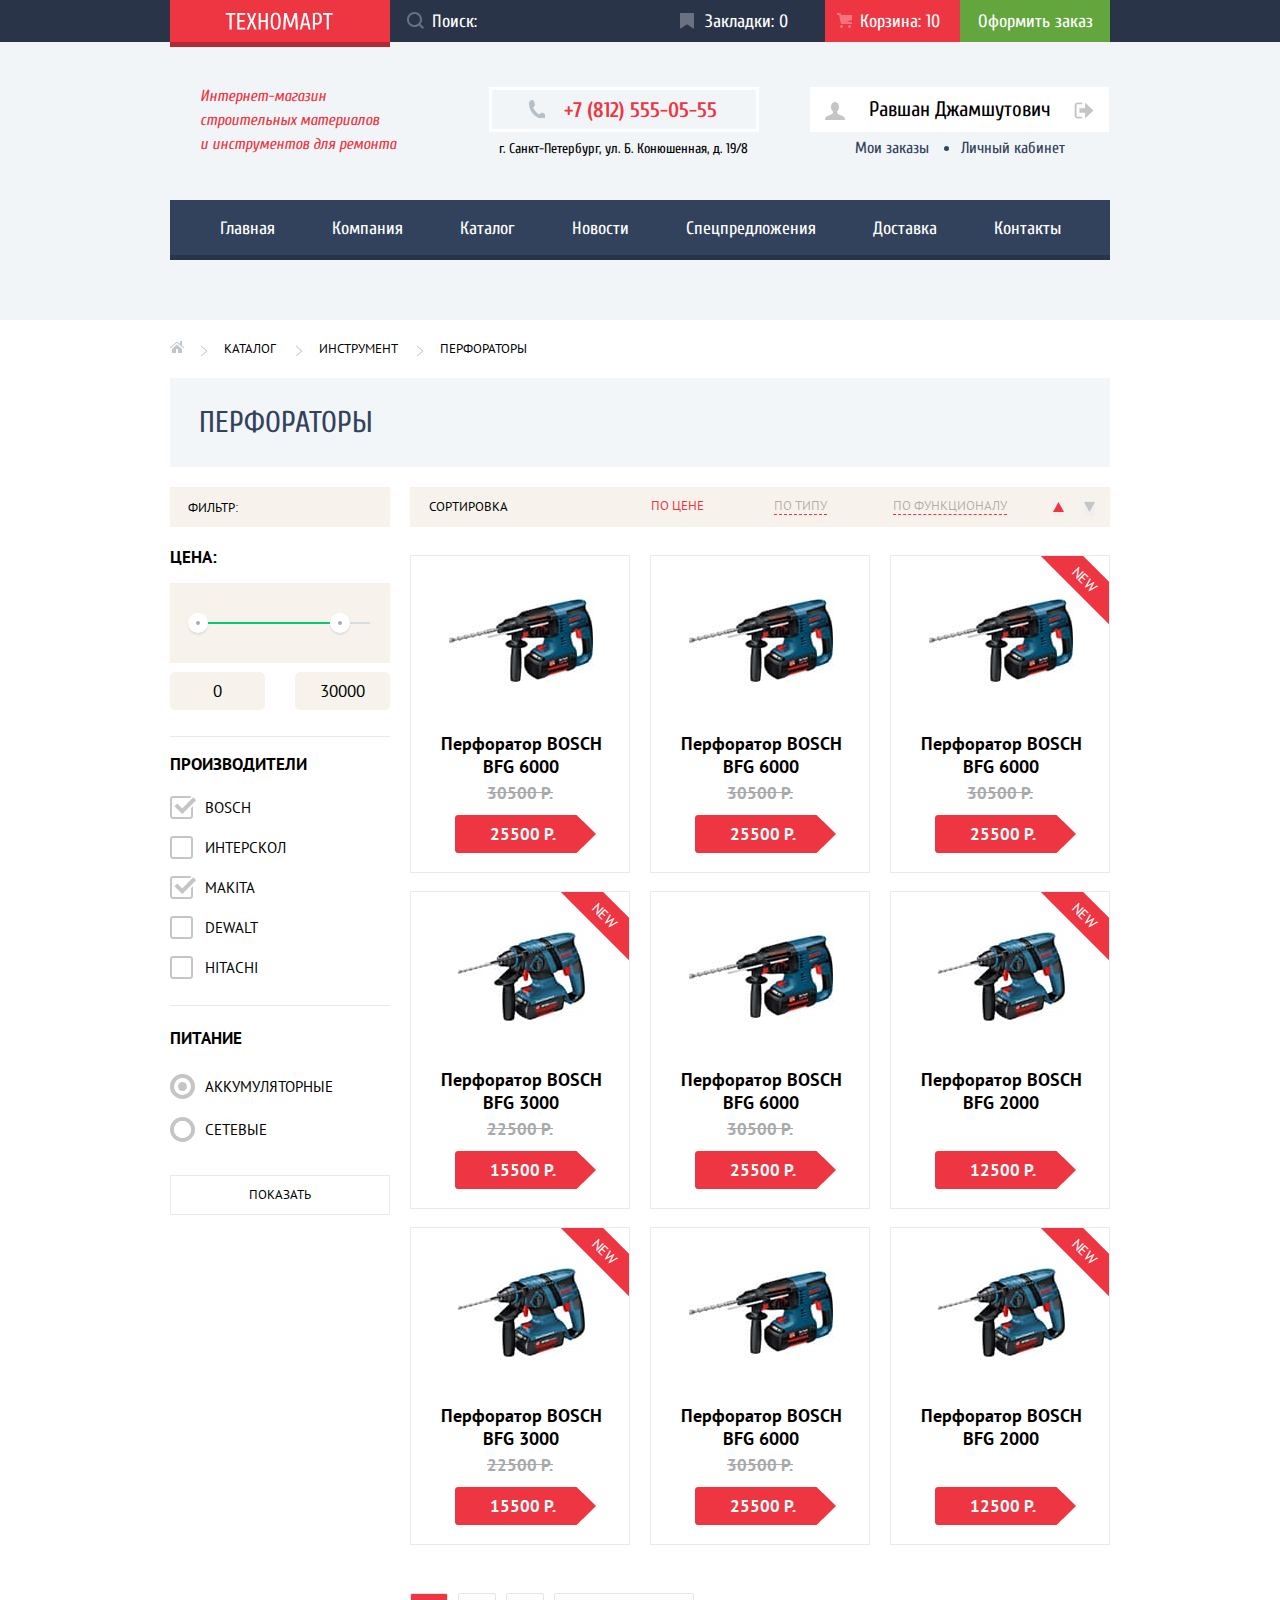
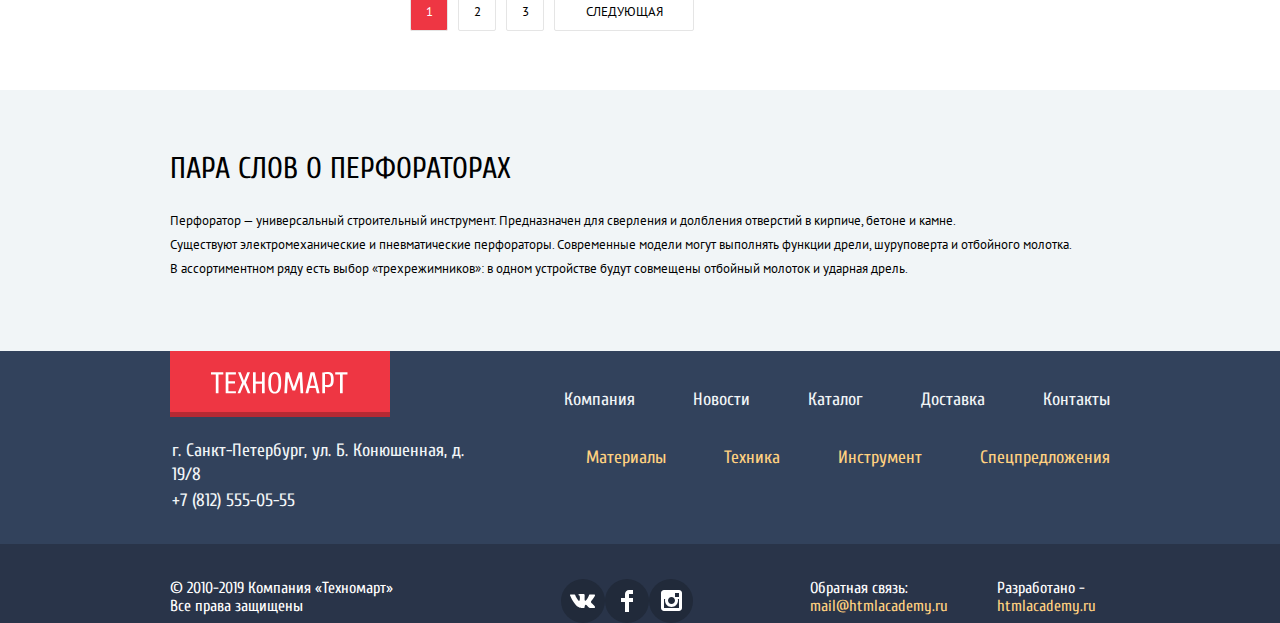
==== commit 606adf2c: "Модальные окна для главной страницы" ====
--- a/catalog.html
+++ b/catalog.html
@@ -62,8 +62,8 @@
           </a></li>
           <li>
             <ul class="personal-info-list list-style-none">
-              <li><a class="order-navigation-link" href="#">Мои заказы</a></li>
-              <li><a class="personal-navigation-link" href="#">Личный кабинет</a></li>
+              <li><a class="personal-info-list-link order-navigation-link" href="#">Мои заказы</a></li>
+              <li><a class="personal-info-list-link" href="#">Личный кабинет</a></li>
             </ul>
           </li>
         </ul>
--- a/css/style.css
+++ b/css/style.css
@@ -1571,8 +1571,7 @@
   /*position: relative;*/
 }
 
-.order-navigation-link,
-.personal-navigation-link {
+.personal-info-list-link {
   display: block;
   color: var(--basic-navigation);
   font-size: 16px;
@@ -1590,25 +1589,21 @@
   top: 7px;
 }
 
-.personal-info-list:hover .order-navigation-link,
-.personal-info-list:hover .personal-navigation-link
-{
+.personal-info-list-link:hover {
   color: var(--basic-red);
 }
 
-.personal-info-list:hover .order-navigation-link:before {
-  background: var(--basic-red);
-}
-
-.personal-info-list:active .order-navigation-link,
-.personal-info-list:active .personal-navigation-link
-{
+/*.personal-info-list:hover .order-navigation-link:before {*/
+/*  background: var(--basic-red);*/
+/*}*/
+
+.personal-info-list-link:active {
   color: var(--basic-greylight);
 }
 
-.personal-info-list:active .order-navigation-link:before {
-  background: var(--basic-greylight);
-}
+/*.personal-info-list:active .order-navigation-link:before {*/
+/*  background: var(--basic-greylight);*/
+/*}*/
 
 .user-info-list {
   margin: 3px 0 0 40px;
@@ -1661,6 +1656,7 @@
 .logout {
   display: block;
   position: relative;
+  color: var(--black);
 }
 
 .breadcrumbs, .filter-caption, .sort-caption  {
@@ -1837,7 +1833,7 @@
 }
 
 .filter-producer {
-  margin-top: 15px;
+  margin-top: 12px;
 }
 
 .filter-price:after,
@@ -1948,7 +1944,7 @@
 
 .filter-btn {
   width: 220px;
-  margin-top: 12px;
+  margin-top: 13px;
   padding: 10px 0 10px 0;
   font-size: 13px;
   line-height: 18px;
@@ -2078,6 +2074,17 @@
   box-sizing: border-box;
   margin: 38px 41px 10px 38px;
   padding: 10px 0 10px 15px;
+}
+
+.button-buy:before {
+  content: " ";
+  position: absolute;
+  width: 15px;
+  height: 15px;
+  top: 10px;
+  left: 29px;
+  background-image: url("../img/icon-cart.svg");
+  opacity: 0.3;
 }
 
 .button-bookmarks {
@@ -2182,21 +2189,90 @@
   padding :0;
   box-sizing: border-box;
 }
+
 /* modal windows */
+/* Напишите нам */
+.modal {
+  position: fixed;
+  /*display: block;*/
+  /*display: none;*/
+  top: 0;
+  left: 0;
+  right: 0;
+  bottom: 0;
+  margin: auto;
+  z-index: 10;
+}
+
 .feedback-form {
   width: 620px;
   height: 430px;
+  top: 120px;
+  bottom: auto;
+  background-color: var(--white);
+  box-sizing: border-box;
+  border-top: 7px solid var(--basic-red);
+  filter: drop-shadow(0px 4px 20px var(--black15));
+  /*box-shadow: 0 4px 20px var(--black15);*/
+}
+
+.modal-feedback-wrapper {
+  position: relative;
+  width: 460px;
+  min-height: 430px;
+  margin: 0 auto;
+  padding-top: 39px;
+  box-sizing: border-box;
 }
 
 .modal-feedback-footer {
-  height: 112px;
+  padding: 10px;
+  position: absolute;
+  width: 620px;
+  min-height: 112px;
+  display: flex;
+  justify-content: center;
+  align-items: center;
+  flex-wrap: wrap;
+  bottom: -108px;
+  left: -80px;
   background: var(--modal-feedback-footer);
-}
-
-.write-us-name,
-.write-us-email,
-.write-us-text {
+  box-sizing: border-box;
+}
+
+.modal-form {
+  position: relative;
+  display: flex;
+  flex-wrap: wrap;
+  justify-content: space-between;
+  margin: 0;
+  padding: 0;
+}
+
+.modal-form p {
+  width: 220px;
+  margin: 0;
+  padding: 0;
+}
+
+.modal-input,
+.modal-label {
+  font-size: 18px;
+  line-height: 24px;
+  font-family: "Cuprum", "Arial", sans-serif;
   color: var(--black);
+  margin-bottom: 11px;
+  padding: 0;
+  box-sizing: border-box;
+}
+
+.modal-input {
+  width: 220px;
+  min-height: 38px;
+  border: 2px solid var(--basic-greylight);
+  border-radius: 2px;
+  margin-top: 10px;
+  padding-left: 10px;
 }
 
 .modal-input::placeholder {
@@ -2205,12 +2281,78 @@
   color: var(--basic-palegray);
 }
 
+.text-letter {
+  width: 460px;
+  min-height: 114px;
+  border: 2px solid var(--basic-greylight);
+  border-radius: 2px;
+  margin-bottom: 37px;
+  padding-top: 5px;
+  box-sizing: border-box;
+}
+
+.modal-form p:nth-child(3) {
+  margin-top: 3px;
+  box-sizing: border-box;
+}
+
+.modal-close {
+  position: absolute;
+  right: 11px;
+  top: 11px;
+  cursor: pointer;
+  width: 25px;
+  height: 25px;
+  background: transparent;
+  border: none;
+  box-sizing: border-box;
+}
+.modal-close::after,
+.modal-close::before {
+  content: "";
+  position: absolute;
+  width: 29px;
+  height: 5px;
+  background: var(--basic-red);
+  right: -2px;
+  top: 11px;
+}
+
+.modal-close::after {
+  transform: rotate(45deg);
+}
+
+.modal-close::before {
+  transform: rotate(-45deg);
+}
+
+.modal-button {
+  width: 460px;
+  min-height: 38px;
+  font-size: 14px;
+  line-height: 18px;
+  color: var(--white);
+  background: var(--basic-red);
+  border: none;
+  padding: 10px;
+  cursor: pointer;
+  text-transform: uppercase;
+}
+
+/* карта */
 .map-popup {
   width: 943px;
   height: 449px;
   filter: drop-shadow(0px 4px 20px var(--black15));
-  background: url("../img/map.jpg") no-repeat;
-}
+  /*background: url("../img/map.jpg") no-repeat;*/
+  border-top: 7px solid var(--basic-red);
+}
+
+.map-popup iframe {
+  border: none;
+}
+
+
 .car-popup {
   width: 620px;
   height: 282px;
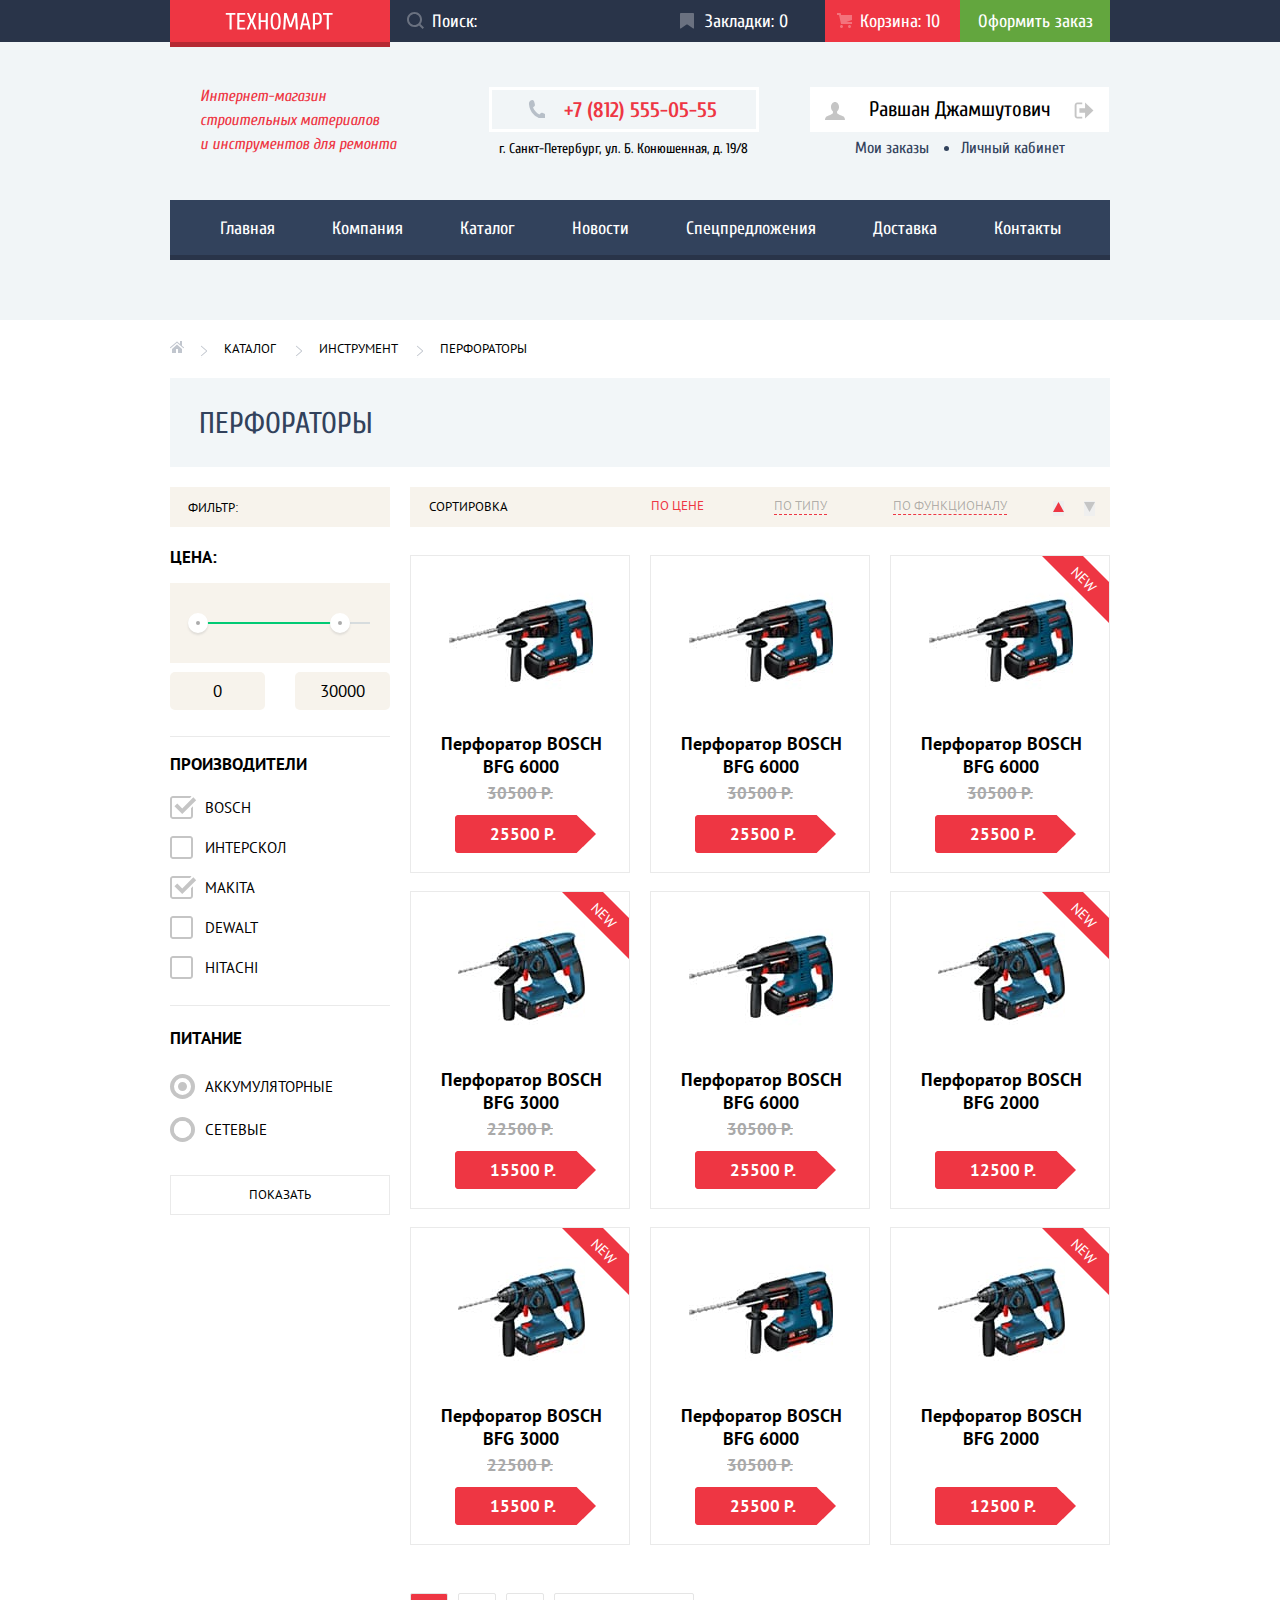
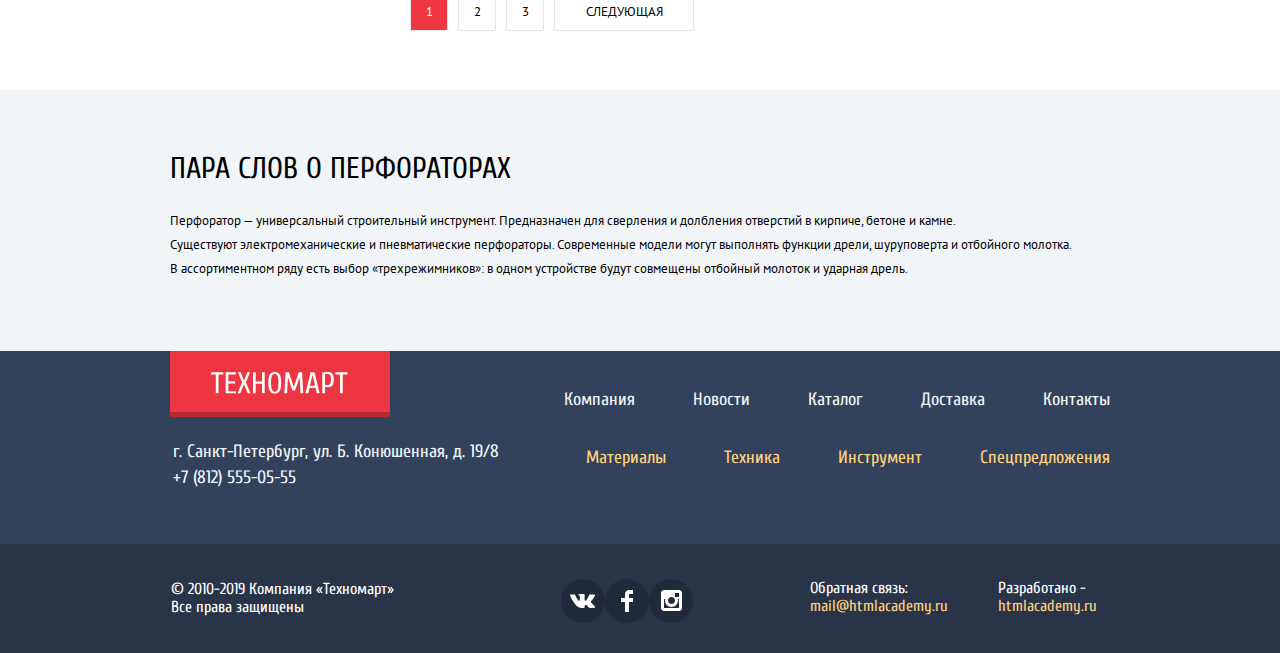
==== commit 72e326a6: "исправление замечаний" ====
--- a/catalog.html
+++ b/catalog.html
@@ -250,9 +250,9 @@
               <button class="button-buy" type="button">Купить</button>
               <button class="button-bookmarks" type="button">В закладки</button>
             </div>
-            <a class="card-link" href="#">
+            <p class="card-link">
               <img src="img/bfg6000.jpg" width="144" height="128" alt="Перфоратор BOSCH BFG 6000">
-            </a>
+            </p>
             <p class="card-product-name">
               <span class="card-product-type">Перфоратор BOSCH</span>
               <span class="card-product-model">BFG 6000</span>
@@ -265,9 +265,9 @@
               <button class="button-buy" type="button">Купить</button>
               <button class="button-bookmarks" type="button">В закладки</button>
             </div>
-            <a class="card-link" href="#">
+            <p class="card-link">
               <img src="img/bfg6000.jpg" width="144" height="128" alt="Перфоратор BOSCH BFG 6000">
-            </a>
+            </p>
             <p class="card-product-name">
               <span class="card-product-type">Перфоратор BOSCH</span>
               <span class="card-product-model">BFG 6000</span>
@@ -280,10 +280,10 @@
               <button class="button-buy" type="button">Купить</button>
               <button class="button-bookmarks" type="button">В закладки</button>
             </div>
-            <a class="card-link" href="#">
+            <p class="card-link">
               <img src="img/bfg6000.jpg" width="144" height="128"
                    alt="Перфоратор BOSCH BFG 6000">
-            </a>
+            </p>
             <p class="card-product-name">
               <span class="card-product-type">Перфоратор BOSCH</span>
               <span class="card-product-model">BFG 6000</span>
@@ -296,9 +296,9 @@
               <button class="button-buy" type="button">Купить</button>
               <button class="button-bookmarks" type="button">В закладки</button>
             </div>
-            <a class="card-link" href="#">
+            <p class="card-link">
               <img src="img/bfg3000.jpg" width="127" height="112" alt="Перфоратор BOSCH BFG 3000">
-            </a>
+            </p>
             <p class="card-product-name">
               <span class="card-product-type">Перфоратор BOSCH</span>
               <span class="card-product-model">BFG 3000</span>
@@ -311,9 +311,9 @@
               <button class="button-buy" type="button">Купить</button>
               <button class="button-bookmarks" type="button">В закладки</button>
             </div>
-            <a class="card-link" href="#">
+            <p class="card-link">
               <img src="img/bfg6000.jpg" width="144" height="128" alt="Перфоратор BOSCH BFG 6000">
-            </a>
+            </p>
             <p class="card-product-name">
               <span class="card-product-type">Перфоратор BOSCH</span>
               <span class="card-product-model">BFG 6000</span>
@@ -326,9 +326,9 @@
               <button class="button-buy" type="button">Купить</button>
               <button class="button-bookmarks" type="button">В закладки</button>
             </div>
-            <a class="card-link" href="#">
+            <p class="card-link">
               <img src="img/bfg2000.jpg" width="127" height="112" alt="Перфоратор BOSCH BFG 2000">
-            </a>
+            </p>
             <p class="card-product-name">
               <span class="card-product-type">Перфоратор BOSCH</span>
               <span class="card-product-model">BFG 2000</span>
@@ -340,9 +340,9 @@
               <button class="button-buy" type="button">Купить</button>
               <button class="button-bookmarks" type="button">В закладки</button>
             </div>
-            <a class="card-link" href="#">
+            <p class="card-link">
               <img src="img/bfg3000.jpg" width="127" height="112" alt="Перфоратор BOSCH BFG 3000">
-            </a>
+            </p>
             <p class="card-product-name">
               <span class="card-product-type">Перфоратор BOSCH</span>
               <span class="card-product-model">BFG 3000</span>
@@ -355,9 +355,9 @@
               <button class="button-buy" type="button">Купить</button>
               <button class="button-bookmarks" type="button">В закладки</button>
             </div>
-            <a class="card-link" href="#">
+            <p class="card-link">
               <img src="img/bfg6000.jpg" width="144" height="128" alt="Перфоратор BOSCH BFG 6000">
-            </a>
+            </p>
             <p class="card-product-name">
               <span class="card-product-type">Перфоратор BOSCH</span>
               <span class="card-product-model">BFG 6000</span>
@@ -370,9 +370,9 @@
               <button class="button-buy" type="button">Купить</button>
               <button class="button-bookmarks" type="button">В закладки</button>
             </div>
-            <a class="card-link" href="#">
+            <p class="card-link">
               <img src="img/bfg2000.jpg" width="127" height="112" alt="Перфоратор BOSCH BFG 2000">
-            </a>
+            </p>
             <p class="card-product-name">
               <span class="card-product-type">Перфоратор BOSCH</span>
               <span class="card-product-model">BFG 2000</span>
@@ -480,7 +480,8 @@
     </div>
   </div>
 </footer>
-<section class="visually-hidden modal car-popup">
+
+<section class="modal car-popup">
   <h2 class="visually-hidden">Корзина</h2>
   <p class="car-message">Товар добавлен в корзину!</p>
   <div class="modal-car-footer">
--- a/css/style.css
+++ b/css/style.css
@@ -37,6 +37,7 @@
   --button-services-shadow: #405069;
   --background-social: #212A3A;
   --border-button-filter: #F3F7F9;
+  --button-buy-active: #518534;
 
 
   --special-ylellow: #FFBF47;
@@ -56,6 +57,7 @@
   --find-icon: #69717F;
   --button-red-hover: #CA2C37;
   --check-button-hover :#B5B5B5;
+  --shadow-modal-car: rgba(41, 52, 73, 0.75);
 
 
   --light-gray: #EAEAEA;
@@ -131,8 +133,10 @@
 
 .container,
 .main-header-wrapper {
-  width: 940px;
+  width: 960px;
   margin: 0 auto;
+  padding: 0 10px;
+  box-sizing: border-box;
 }
 
 /* header */
@@ -435,7 +439,7 @@
 }
 
 .user-navigation-login-in {
-  padding: 14px 0 0 49px;
+  padding: 14px 0 0 48px;
   margin: 3px 0 0 58px;
   width: 121px;
   height: 45px;
@@ -551,7 +555,7 @@
   width: 30px;
   left: 295px;
   top: 220px;
-  z-index: 20;
+  z-index: 10;
 }
 
 .slider-controls .current {
@@ -641,14 +645,6 @@
   box-sizing: border-box;
 }
 
-/*.slide-description {*/
-/*  position: absolute;*/
-/*  z-index: 1;*/
-/*  top: 23px;*/
-/*  left: 24px;*/
-/*  height: 216px;*/
-/*}*/
-
 .slider-slogan {
   font-weight: normal;
   text-transform: none;
@@ -698,7 +694,7 @@
   height: 65px;
   background-image: url("../img/icon-materials.svg");
   background-position: 0 0;
-  z-index: 10;
+  z-index: 5;
 }
 
 .button-red,
@@ -811,6 +807,7 @@
 
 .button-popular-brand {
   margin-right: 18px;
+  margin-top:27px;
 }
 
 .offers-discounts {
@@ -866,10 +863,9 @@
   line-height: 30px;
   text-transform: uppercase;
   color: var(--basic-navigation);
-  /*width: 400px;*/
   min-height: 30px;
   margin: 0;
-  padding-top: 30px;
+  padding-top: 31px;
 }
 
 .card {
@@ -905,7 +901,7 @@
   text-align: center;
   padding-top: 7px;
   width: 100px;
-  min-height: 23px;
+  min-height: 22px;
   background: var(--basic-red);
   font-weight: normal;
   font-size: 14px;
@@ -915,32 +911,6 @@
   transform: rotate(45deg);
   z-index: 1;
 }
-
-/*.new:before {*/
-/*  position: absolute;*/
-/*  content: "";*/
-/*  top: 0;*/
-/*  right: -31px;*/
-/*  height: 100px;*/
-/*  width: 100px;*/
-/*  background-image: url("../img/New.png");*/
-/*  background-repeat: no-repeat;*/
-/*  z-index: 1;*/
-/*}*/
-
-/*.new:after {*/
-/*  position: absolute;*/
-/*  content: "New";*/
-/*  right: 10px;*/
-/*  top: 16px;*/
-/*  font-weight: normal;*/
-/*  font-size: 14px;*/
-/*  line-height: 18px;*/
-/*  color: white;*/
-/*  text-transform: uppercase;*/
-/*  transform: rotate(45deg);*/
-/*  z-index: 2;*/
-/*}*/
 
 .unvisible {
   display: none;
@@ -1145,8 +1115,8 @@
   display: flex;
   flex-wrap: wrap;
   justify-content: space-between;
-  margin-top: 70px;
-  margin-bottom: 70px;
+  margin-top: 75px;
+  margin-bottom: 65px;
 }
 
 .services-slogan,
@@ -1165,7 +1135,7 @@
 }
 
 .content-company-slogan {
-  margin-top: 25px;
+  margin-top: 22px;
   margin-bottom: 0;
   width: 460px;
   min-height: 85px;
@@ -1294,14 +1264,14 @@
 .content-transport-company-list {
   color: var(--black);
   margin: 0;
-  padding: 2px 0 0 38px;
+  padding: 3px 0 0 38px;
 }
 
 .company-list {
   position: relative;
   width: 140px;
   min-height: 24px;
-  margin-bottom: 12px;
+  margin-bottom: 11px;
 }
 
 .company-list::before {
@@ -1326,7 +1296,7 @@
 .button-details,
 .button-write-us {
   height: 38px;
-  padding-top: 11px;
+  padding-top: 12px;
   display: block;
   position: absolute;
   margin-bottom: 0;
@@ -1335,20 +1305,20 @@
 
 .button-write-us{
   width: 300px;
-  margin-top: 18px;
+  margin-top: 17px;
 }
 
 .button-details {
   width: 220px;
-  margin-top: 10px;
+  margin-top: 11px;
 }
 
 .content-contacts {
-  margin-bottom: 59px;
+  margin-bottom: 60px;
 }
 
 .content-contacts-address {
-  margin-top: 24px;
+  margin-top: 23px;
   margin-bottom: 33px;
   box-sizing: border-box;
 }
@@ -1370,8 +1340,6 @@
   background: var(--basic-navigation);
   display: grid;
   grid-template-columns: 325px auto;
-  box-sizing: border-box;
-  padding: 0;
   height: 193px;
 }
 
@@ -1430,8 +1398,8 @@
 }
 
 .main-footer-address {
-  margin-top: 22px;
-  padding-left: 2px;
+  margin-top: 23px;
+  padding-left: 3px;
   box-sizing: border-box;
 }
 
@@ -1440,6 +1408,14 @@
   padding-top: 2px;
 }
 
+.top-footer-left {
+  width: 330px;
+}
+
+.main-footer-bottom-copyright {
+  padding: 1px;
+}
+
 .main-footer-list-links-items a,
 .main-footer-bottom a {
   color: var(--special-yellowlight);
@@ -1470,6 +1446,7 @@
 .main-footer-bottom {
   background: var(--basic-menu);
   margin-top: 0;
+  padding-bottom: 30px;
   box-sizing: border-box;
 }
 
@@ -1512,7 +1489,7 @@
 }
 
 .developed {
-  padding-left: 37px;
+  padding-left: 38px;
 }
 
 /* page catalog */
@@ -2056,7 +2033,6 @@
 
 /* кнопки на карточке */
 .button-buy, .button-bookmarks {
-  border-radius: 2px;
   font-family: 'Cuprum', Arial, sans-serif;
   font-size: 14px;
   line-height: 18px;
@@ -2074,6 +2050,7 @@
   box-sizing: border-box;
   margin: 38px 41px 10px 38px;
   padding: 10px 0 10px 15px;
+  border-radius: 2px;
 }
 
 .button-buy:before {
@@ -2087,12 +2064,29 @@
   opacity: 0.3;
 }
 
+.button-buy:hover {
+  background-color: var(--success);
+}
+
+.button-buy:active {
+  background-color: var(--button-buy-active);
+}
+
 .button-bookmarks {
   border: 3px solid var(--basic-green);
   box-sizing: border-box;
   color: var(--basic-navigation);
   margin: 1px 41px 40px 37px;
   padding: 8px 0 6px 0;
+}
+
+.button-bookmarks:hover {
+  border: 3px solid var(--basic-navigation);
+}
+
+.button-bookmarks:active {
+  border: 3px solid var(--basic-navigation);
+  opacity: 0.5;
 }
 
 .pagination-list {
@@ -2195,13 +2189,17 @@
 .modal {
   position: fixed;
   /*display: block;*/
-  /*display: none;*/
+  display: none;
   top: 0;
   left: 0;
   right: 0;
   bottom: 0;
   margin: auto;
-  z-index: 10;
+  z-index: 20;
+}
+
+.modal-show {
+  display: block;
 }
 
 .feedback-form {
@@ -2226,7 +2224,7 @@
 }
 
 .modal-feedback-footer {
-  padding: 10px;
+  /*padding: 10px;*/
   position: absolute;
   width: 620px;
   min-height: 112px;
@@ -2234,7 +2232,7 @@
   justify-content: center;
   align-items: center;
   flex-wrap: wrap;
-  bottom: -108px;
+  bottom: -106px;
   left: -80px;
   background: var(--modal-feedback-footer);
   box-sizing: border-box;
@@ -2249,9 +2247,17 @@
   padding: 0;
 }
 
-.modal-form p {
+.modal-form .input-text {
   width: 220px;
   margin: 0;
+  padding: 0;
+}
+
+.modal-form .input-textarea {
+  width: 460px;
+  margin-top: 3px;
+  margin-bottom: 0;
+  box-sizing: border-box;
   padding: 0;
 }
 
@@ -2267,7 +2273,7 @@
 }
 
 .modal-input {
-  width: 220px;
+  width: 218px;
   min-height: 38px;
   border: 2px solid var(--basic-greylight);
   border-radius: 2px;
@@ -2291,10 +2297,10 @@
   box-sizing: border-box;
 }
 
-.modal-form p:nth-child(3) {
-  margin-top: 3px;
-  box-sizing: border-box;
-}
+/*.modal-form p:nth-child(3) {*/
+/*  margin-top: 3px;*/
+/*  box-sizing: border-box;*/
+/*}*/
 
 .modal-close {
   position: absolute;
@@ -2328,13 +2334,13 @@
 
 .modal-button {
   width: 460px;
-  min-height: 38px;
+  min-height: 39px;
   font-size: 14px;
   line-height: 18px;
   color: var(--white);
   background: var(--basic-red);
   border: none;
-  padding: 10px;
+  padding: 0;
   cursor: pointer;
   text-transform: uppercase;
 }
@@ -2352,19 +2358,57 @@
   border: none;
 }
 
-
+/* товар добавлен в корзину */
 .car-popup {
   width: 620px;
-  height: 282px;
-}
+  min-height: 175px;
+  top: 100px;
+  bottom: auto;
+  border-top: 7px solid var(--basic-red);
+  box-shadow: 0 20px 40px var(--shadow-modal-car);
+  background: var(--white);
+}
+
 .modal-car-footer {
-  height: 112px;
+  min-height: 112px;
   background: var(--modal-car-footer);
+  display: flex;
+  flex-wrap: wrap;
+  justify-content: flex-start;
+  margin: 0;
+}
+
+.button-order,
+.button-continue {
+  margin-top: 38px;
+  height: 38px;
+  width: 192px;
+  box-sizing: border-box;
+}
+
+.button-order {
+  margin-left: 114px;
+  margin-right: 10px;
+  box-sizing: border-box;
 }
 
 .car-message {
   text-align: center;
   color: var(--black);
+  min-height: 163px;
+  padding-top: 66px;
+  position: relative;
+  box-sizing: border-box;
+}
+
+.car-message:before {
+  content: "";
+  position: absolute;
+  top: 46px;
+  left: 80px;
+  width: 66px;
+  height: 66px;
+  background-image: url("../img/icon-mark.svg");
 }
 
 .button-continue {
@@ -2372,6 +2416,3 @@
   color: var(--black);
 }
 
-.modal-car-footer {
-  background: var(--modal-car-footer);
-}
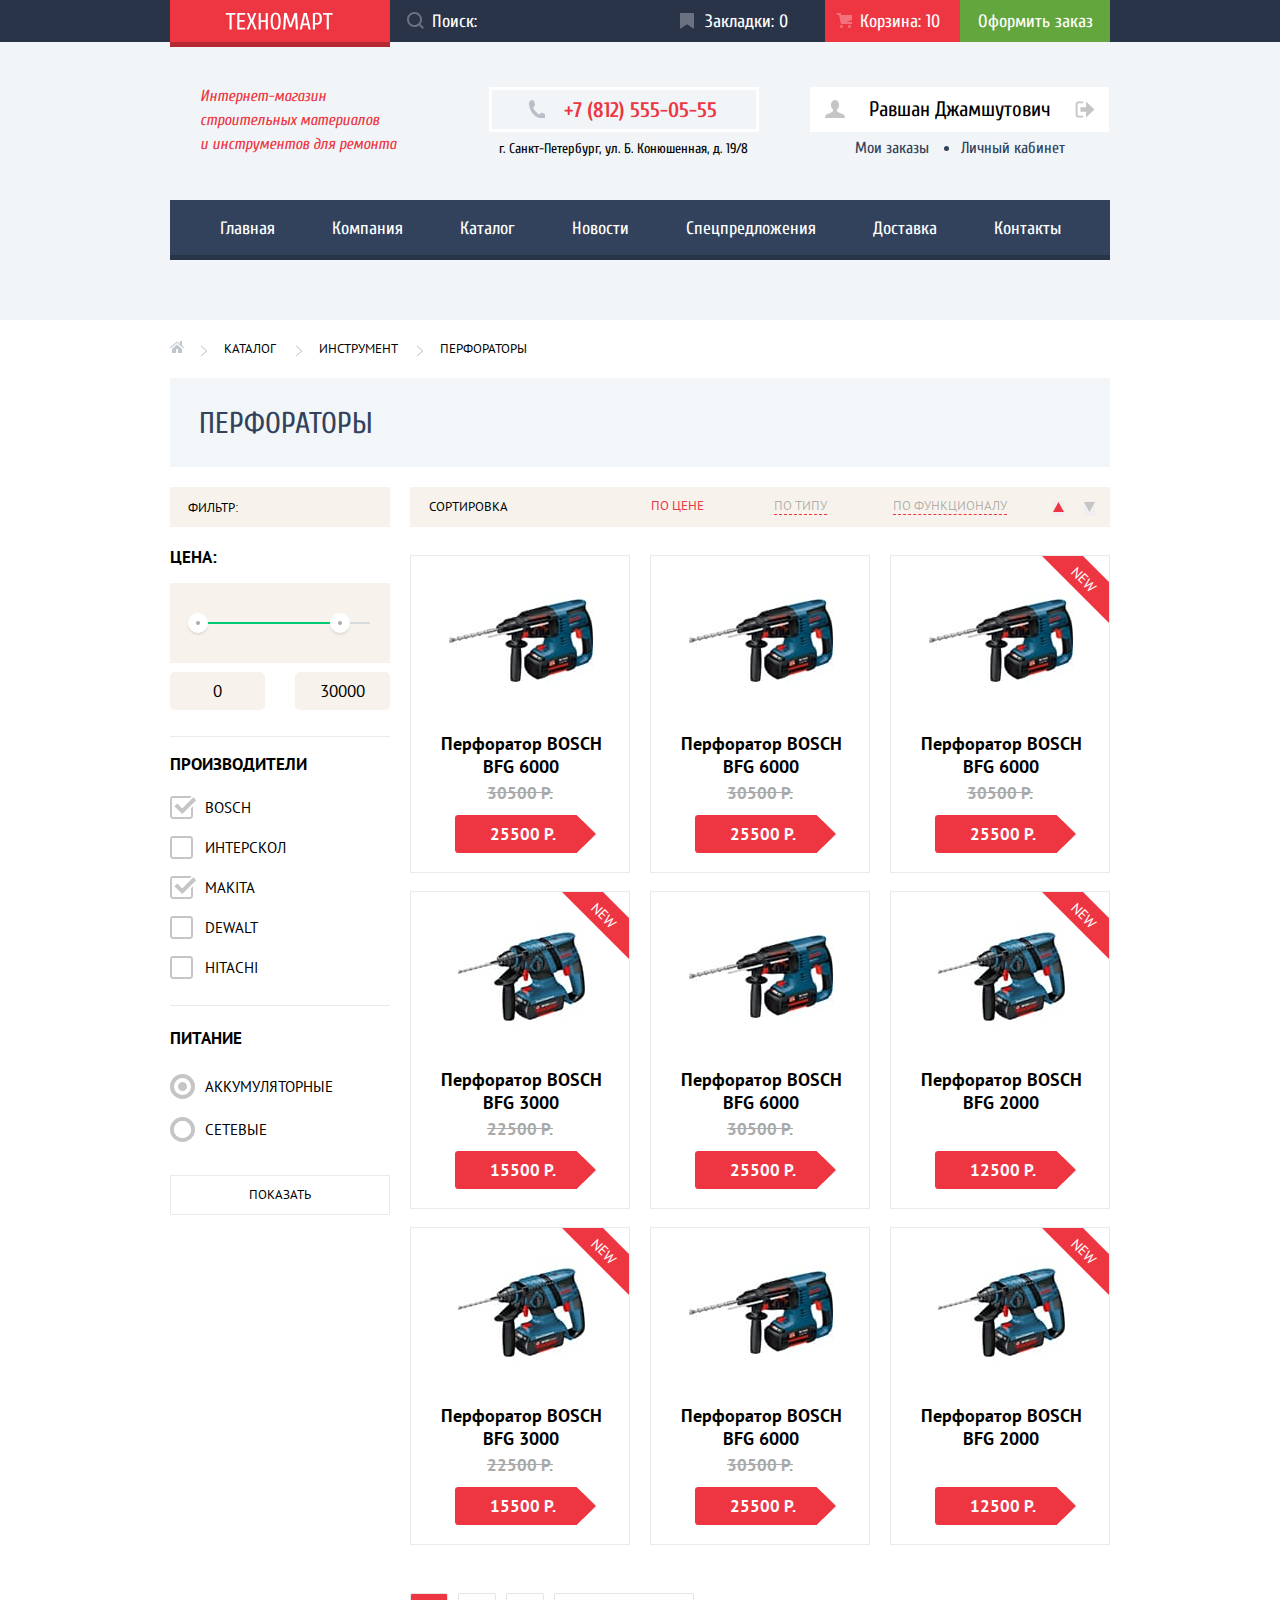
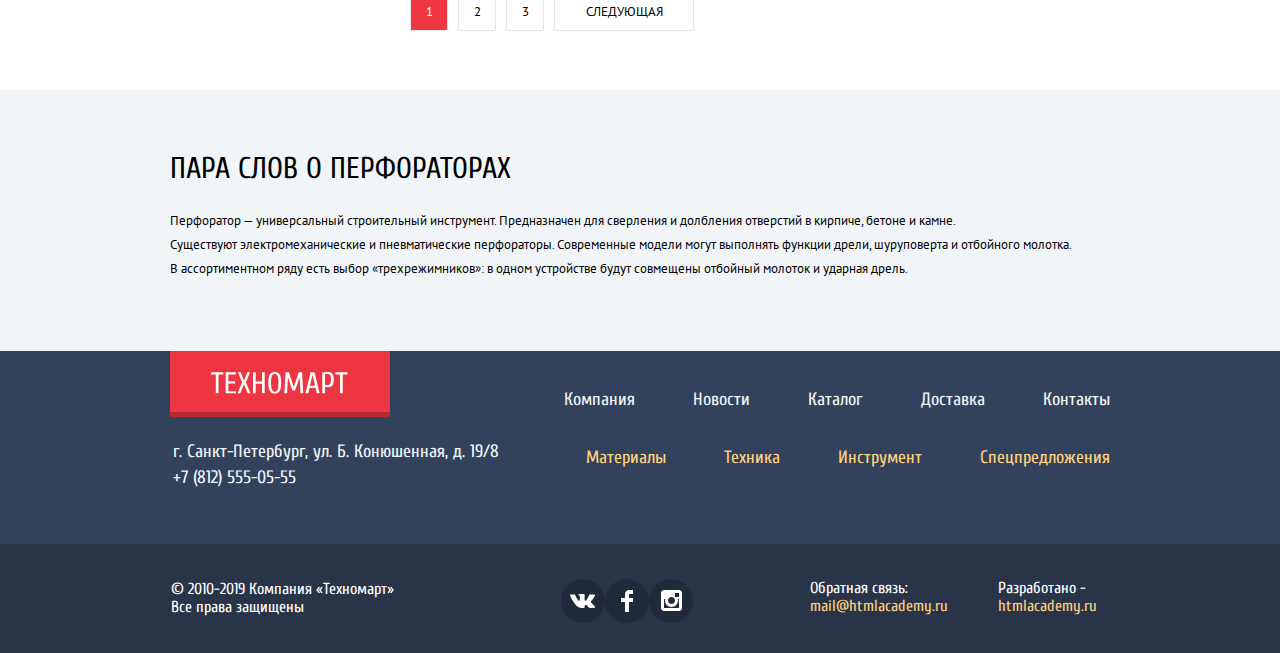
==== commit 02483a4f: "для проверки" ====
--- a/catalog.html
+++ b/catalog.html
@@ -1,494 +1,561 @@
 <!DOCTYPE html>
 <html lang="ru">
-<head>
-  <meta charset="utf-8">
-  <title>Каталог - HTML Academy: Техномарт</title>
-  <link
-    href="https://fonts.googleapis.com/css2?family=Cuprum:ital,wght@0,400;0,700;1,400;1,700&family=PT+Sans:wght@400;700&display=swap"
-    rel="stylesheet">
-  <link href="css/normalize.css" rel="stylesheet">
-  <link href="css/style.css" rel="stylesheet">
-</head>
-<body class="page-body">
-<header class="main-header">
-  <div class="main-header-top">
-    <div class="main-header-wrapper">
-      <div class="top-menu">
-        <a class="main-header-logo" href="index.html">
-          <svg role="img" aria-label="Логотип сайта Техномарт" class="header-logo-text" width="108" height="18" fill="none" xmlns="http://www.w3.org/2000/svg">
-            <path fill-rule="evenodd" clip-rule="evenodd" d="M103.847 2.659v14.79h-2.113V2.66h-3.756V1.015h9.626V2.66h-3.757zm-8.135 8.698a3.02 3.02 0 01-1.385.986c-.556.196-1.217.294-1.984.294a12 12 0 01-1.22-.07c-.455-.048-.83-.102-1.128-.165v5.048h-2.113V1.25a11.07 11.07 0 011.796-.364 16.94 16.94 0 011.96-.106c.94 0 1.738.098 2.396.294.657.195 1.19.52 1.596.974.407.454.704 1.057.892 1.808.188.751.282 1.683.282 2.794 0 1.142-.09 2.097-.27 2.864-.18.767-.454 1.382-.822 1.843zm-1.197-6.82c-.118-.564-.301-1.01-.552-1.338a1.995 1.995 0 00-.95-.693c-.384-.133-.842-.2-1.374-.2h-1.644v8.687h1.644c.532 0 .99-.066 1.373-.2.384-.132.7-.363.951-.692.25-.329.434-.775.552-1.338.117-.564.176-1.268.176-2.113s-.059-1.55-.176-2.113zM82.6 13.224h-4.696l-1.056 4.226h-2.114l3.992-16.435h3.052l3.991 16.435h-2.113L82.6 13.224zm-2.301-9.861h-.094l-1.949 8.217h3.992l-1.95-8.217zM70.156 5.24h-.117l-3.405 10.096h-2.113L61.117 5.24H61l-.705 12.209h-2.113l.94-16.435h2.582l3.827 11.27h.094l3.827-11.27h2.582l.94 16.435H70.86L70.157 5.24zM54.38 15.924c-.438.642-.967 1.095-1.585 1.361-.618.267-1.326.4-2.125.4-.798 0-1.506-.133-2.125-.4-.618-.266-1.146-.72-1.584-1.361-.439-.642-.771-1.507-.998-2.595-.227-1.087-.34-2.453-.34-4.097 0-1.643.113-3.009.34-4.097.227-1.087.56-1.952.998-2.594.438-.642.966-1.096 1.584-1.362C49.163.913 49.871.78 50.67.78c.799 0 1.507.133 2.125.4.618.265 1.147.72 1.585 1.361.438.642.77 1.507.998 2.594.227 1.088.34 2.454.34 4.097 0 1.644-.113 3.01-.34 4.097-.227 1.088-.56 1.953-.998 2.595zM53.358 5.758c-.165-.908-.38-1.628-.646-2.16-.266-.533-.58-.9-.94-1.104a2.218 2.218 0 00-1.103-.305c-.375 0-.743.102-1.103.305-.36.204-.673.571-.94 1.104-.265.532-.48 1.252-.645 2.16-.164.907-.247 2.066-.247 3.474 0 1.41.083 2.567.247 3.475.164.908.38 1.628.646 2.16.266.532.579.9.939 1.104.36.203.728.305 1.103.305.376 0 .744-.102 1.104-.305.36-.204.673-.572.939-1.104.266-.532.481-1.252.645-2.16.165-.908.247-2.066.247-3.475 0-1.408-.082-2.567-.246-3.474zM40.69 9.937h-4.93v7.513h-2.114V1.015h2.114v7.278h4.93V1.015h2.113V17.45h-2.113V9.937zM29.54 17.45l-2.935-7.044-2.935 7.044h-2.113l3.522-8.452-3.17-7.983h2.113l2.583 6.574 2.582-6.574H31.3l-3.17 7.983 3.523 8.452H29.54zM12.283 1.015h7.983V2.66h-5.87v5.4h5.165v1.643h-5.165v6.104h5.87v1.644h-7.983V1.015zM6.648 17.45H4.535V2.659H.78V1.015h9.626V2.66H6.648v14.79z" fill="#fff"/>
-          </svg>
+  <head>
+    <meta charset="utf-8">
+    <title>Каталог - HTML Academy: Техномарт</title>
+    <link
+      href="https://fonts.googleapis.com/css2?family=Cuprum:ital,wght@0,400;0,700;1,400;1,700&family=PT+Sans:wght@400;700&display=swap"
+      rel="stylesheet">
+    <link href="css/normalize.css" rel="stylesheet">
+    <link href="css/style.css" rel="stylesheet">
+  </head>
+  <body class="page-body">
+  <header class="main-header">
+    <div class="main-header-top">
+      <div class="main-header-wrapper">
+        <div class="top-menu">
+          <a class="main-header-logo" href="index.html">
+            <svg role="img" aria-label="Логотип сайта Техномарт" class="header-logo-text" width="108" height="18"
+                 fill="none" xmlns="http://www.w3.org/2000/svg">
+              <path fill-rule="evenodd" clip-rule="evenodd"
+                    d="M103.847 2.659v14.79h-2.113V2.66h-3.756V1.015h9.626V2.66h-3.757zm-8.135 8.698a3.02 3.02 0 01-1.385.986c-.556.196-1.217.294-1.984.294a12 12 0 01-1.22-.07c-.455-.048-.83-.102-1.128-.165v5.048h-2.113V1.25a11.07 11.07 0 011.796-.364 16.94 16.94 0 011.96-.106c.94 0 1.738.098 2.396.294.657.195 1.19.52 1.596.974.407.454.704 1.057.892 1.808.188.751.282 1.683.282 2.794 0 1.142-.09 2.097-.27 2.864-.18.767-.454 1.382-.822 1.843zm-1.197-6.82c-.118-.564-.301-1.01-.552-1.338a1.995 1.995 0 00-.95-.693c-.384-.133-.842-.2-1.374-.2h-1.644v8.687h1.644c.532 0 .99-.066 1.373-.2.384-.132.7-.363.951-.692.25-.329.434-.775.552-1.338.117-.564.176-1.268.176-2.113s-.059-1.55-.176-2.113zM82.6 13.224h-4.696l-1.056 4.226h-2.114l3.992-16.435h3.052l3.991 16.435h-2.113L82.6 13.224zm-2.301-9.861h-.094l-1.949 8.217h3.992l-1.95-8.217zM70.156 5.24h-.117l-3.405 10.096h-2.113L61.117 5.24H61l-.705 12.209h-2.113l.94-16.435h2.582l3.827 11.27h.094l3.827-11.27h2.582l.94 16.435H70.86L70.157 5.24zM54.38 15.924c-.438.642-.967 1.095-1.585 1.361-.618.267-1.326.4-2.125.4-.798 0-1.506-.133-2.125-.4-.618-.266-1.146-.72-1.584-1.361-.439-.642-.771-1.507-.998-2.595-.227-1.087-.34-2.453-.34-4.097 0-1.643.113-3.009.34-4.097.227-1.087.56-1.952.998-2.594.438-.642.966-1.096 1.584-1.362C49.163.913 49.871.78 50.67.78c.799 0 1.507.133 2.125.4.618.265 1.147.72 1.585 1.361.438.642.77 1.507.998 2.594.227 1.088.34 2.454.34 4.097 0 1.644-.113 3.01-.34 4.097-.227 1.088-.56 1.953-.998 2.595zM53.358 5.758c-.165-.908-.38-1.628-.646-2.16-.266-.533-.58-.9-.94-1.104a2.218 2.218 0 00-1.103-.305c-.375 0-.743.102-1.103.305-.36.204-.673.571-.94 1.104-.265.532-.48 1.252-.645 2.16-.164.907-.247 2.066-.247 3.474 0 1.41.083 2.567.247 3.475.164.908.38 1.628.646 2.16.266.532.579.9.939 1.104.36.203.728.305 1.103.305.376 0 .744-.102 1.104-.305.36-.204.673-.572.939-1.104.266-.532.481-1.252.645-2.16.165-.908.247-2.066.247-3.475 0-1.408-.082-2.567-.246-3.474zM40.69 9.937h-4.93v7.513h-2.114V1.015h2.114v7.278h4.93V1.015h2.113V17.45h-2.113V9.937zM29.54 17.45l-2.935-7.044-2.935 7.044h-2.113l3.522-8.452-3.17-7.983h2.113l2.583 6.574 2.582-6.574H31.3l-3.17 7.983 3.523 8.452H29.54zM12.283 1.015h7.983V2.66h-5.87v5.4h5.165v1.643h-5.165v6.104h5.87v1.644h-7.983V1.015zM6.648 17.45H4.535V2.659H.78V1.015h9.626V2.66H6.648v14.79z"
+                    fill="#fff"/>
+            </svg>
+          </a>
+          <form class="search" action="https://echo.htmlacademy.ru" method="GET">
+            <label class="visually-hidden" for="search">Поиск:</label>
+            <input class="search-input" type="search" name="search" id="search" placeholder="Поиск:">
+            <button class="btn-search">
+              <svg width="17" height="17" viewBox="0 0 17 17" fill="none" xmlns="http://www.w3.org/2000/svg">
+                <path fill-rule="evenodd" clip-rule="evenodd"
+                      d="M13.458 12.044L17 15.586L15.586 17L12.044 13.458C10.782 14.421 9.21 15 7.5 15C3.35786 15 0 11.6421 0 7.5C0 3.35786 3.35786 0 7.5 0C11.6421 0 15 3.35786 15 7.5C15.0001 9.14309 14.4581 10.7403 13.458 12.044ZM7.5 2C4.467 2 2 4.467 2 7.5C2.00331 10.5362 4.4638 12.9967 7.5 13C10.532 13 13 10.532 13 7.5C13 4.467 10.532 2 7.5 2Z"
+                      fill="white"/>
+              </svg>
+            </button>
+          </form>
+          <ul class="top-menu-list list-style-none">
+            <li><a class="link-bookmarks" href="#">Закладки: <span class="count-bookmarks">0</span></a></li>
+            <li><a class="link-cart bg-red" href="#">Корзина: <span class="total-cost">10</span></a></li>
+            <li><a class="link-order" href="#">Оформить заказ</a></li>
+          </ul>
+        </div>
+      </div>
+    </div>
+    <section class="header-contacts container">
+      <h2 class="visually-hidden">Контакты и вход</h2>
+      <div class="header-contacts-wrapper">
+        <p class="header-company-name">
+          Интернет-магазин<br>
+          строительных материалов<br>
+          и инструментов для ремонта
+        </p>
+        <div class="header-company-contacts">
+          <a class="header-company-phone" href="tel:+78125550555">+7 (812) 555-05-55</a>
+          <p class="header-company-address">г. Санкт-Петербург, ул. Б. Конюшенная, д. 19/8</p>
+        </div>
+        <div class="user-navigation">
+          <ul class="user-info-list list-style-none">
+            <li class="logout">
+              <a class="user-name-link" href="#">
+                <svg role="img" aria-label="Аватар пользователя" class="icon-user" width="20" height="18"
+                     viewBox="0 0 20 18" fill="none" xmlns="http://www.w3.org/2000/svg">
+                  <path
+                    d="M17.881 14.166C15.737 13.431 13.625 12.5 12.674 11.776C12.017 11.275 11.904 10.158 12.157 9.361C13.275 8.458 14.021 6.884 14.021 5.083C14.021 2.276 12.221 0 10 0C7.77902 0 5.97901 2.276 5.97901 5.083C5.97901 6.884 6.72501 8.457 7.84201 9.36C8.09501 10.158 7.98302 11.275 7.32502 11.776C6.37502 12.5 4.26201 13.43 2.11801 14.166C-0.0259852 14.902 1.48343e-05 18 1.48343e-05 18H20C20 18 20.025 14.901 17.881 14.166Z"
+                    fill="#C5C5C5"/>
+                </svg>
+                Равшан Джамшутович
+              </a>
+            </li>
+            <li>
+              <a class="logout-link" href="index.html">
+                <svg role="img" aria-label="Выход из учетной записи" class="btn-logout" width="20" height="18"
+                     viewBox="0 0 20 18" fill="none" xmlns="http://www.w3.org/2000/svg">
+                  <path d="M20 9L11.125 0.5V6.5H5.125V11.5H11.125V17.5L20 9Z" fill="#C5C5C5"/>
+                  <path
+                    d="M2.10601 14.452V3.548C2.12401 3.172 2.27701 2.491 3.11601 2.491H8.14301V0.5H3.11601C0.938006 0.5 0.112006 2.31 0.0870056 3.527V14.473C0.112006 15.689 0.938006 17.5 3.11601 17.5H8.14301V15.51H3.11601C2.27701 15.51 2.12401 14.827 2.10601 14.452Z"
+                    fill="#C5C5C5"/>
+                </svg>
+              </a>
+            </li>
+            <li>
+              <ul class="personal-info-list list-style-none">
+                <li><a class="personal-info-list-link order-navigation-link" href="#">Мои заказы</a></li>
+                <li><a class="personal-info-list-link" href="#">Личный кабинет</a></li>
+              </ul>
+            </li>
+          </ul>
+        </div>
+      </div>
+    </section>
+    <nav class="main-navigation container">
+      <ul class="site-navigation list-style-none">
+        <li class="site-navigation-item"><a href="">Главная</a></li>
+        <li class="site-navigation-item"><a href="">Компания</a></li>
+        <li class="site-navigation-item"><a href="catalog.html">Каталог</a></li>
+        <li class="site-navigation-item"><a href="">Новости</a></li>
+        <li class="site-navigation-item"><a href="">Спецпредложения</a></li>
+        <li class="site-navigation-item"><a href="">Доставка</a></li>
+        <li class="site-navigation-item"><a href="">Контакты</a></li>
+      </ul>
+    </nav>
+  </header>
+  <main class="page-catalog">
+    <section class="main-page-content container">
+      <ul class="breadcrumbs list-style-none">
+        <li class="breadcrumbs-item-home">
+          <a href="index.html">
+            <img src="img/icon-home.svg" width="14" height="12" alt="на главную">
+          </a>
+        </li>
+        <li class="breadcrumbs-item-catalog">
+          <a href="catalog.html">Каталог</a>
+        </li>
+        <li class="breadcrumbs-item-tools">
+          <a href="">Инструмент</a>
+        </li>
+        <li class="breadcrumbs-item-perforators breadcrumbs-current">
+          Перфораторы
+        </li>
+      </ul>
+      <h1 class="page-title">Перфораторы</h1>
+      <div class="page-catalog-wrapper">
+        <section class="filter">
+          <h2 class="filter-caption">ФИЛЬТР:</h2>
+          <form class="form-filter" method="get" action="https://echo.htmlacademy.ru">
+            <fieldset class="filter-item filter-price">
+              <legend>Цена:</legend>
+              <div class="range-filter">
+                <div class="range-controls">
+                  <div class="scale">
+                    <div class="bar"></div>
+                    <div class="toggle toggle-min" tabindex="0"></div>
+                    <div class="toggle toggle-max" tabindex="0"></div>
+                  </div>
+                </div>
+                <div class="price-controls">
+                  <label class="min-price">
+                    <input type="number" name="min-price" value="0">
+                  </label>
+                  <span class="divide"></span>
+                  <label class="max-price">
+                    <input type="number" name="max-price" value="30000">
+                  </label>
+                </div>
+              </div>
+            </fieldset>
+            <fieldset class="filter-item filter-producer">
+              <legend>Производители</legend>
+              <ul>
+                <li class="filter-option filter-checkbox">
+                  <input class="visually-hidden filter-input-checkbox"
+                         name="bosch" type="checkbox" id="filter-bosch" checked>
+                  <label for="filter-bosch">Bosch
+                    <svg role="img" class="uncheck" width="23" height="23" viewBox="0 0 23 23" fill="none"
+                         xmlns="http://www.w3.org/2000/svg">
+                      <path fill-rule="evenodd" clip-rule="evenodd"
+                            d="M3 0H20C21.65 0 23 1.35 23 3V20C23 21.65 21.65 23 20 23H3C1.35 23 0 21.65 0 20V3C0 1.35 1.35 0 3 0ZM21 3C21 2.458 20.542 2 20 2H3C2.458 2 2 2.458 2 3V20C2 20.542 2.458 21 3 21H20C20.542 21 21 20.542 21 20V3Z"
+                            fill="#C5C5C5"/>
+                    </svg>
+                    <svg role="img" class="check" width="27" height="23" viewBox="0 0 27 23" fill="none"
+                         xmlns="http://www.w3.org/2000/svg">
+                      <path
+                        d="M7.28505 7.48598L4.45605 10.315L12.2391 18.098L26.1711 4.16598L23.3431 1.33698L12.2391 12.439L7.28505 7.48598Z"
+                        fill="#C5C5C5"/>
+                      <path
+                        d="M21 20C21 20.542 20.542 21 20 21H3C2.458 21 2 20.542 2 20V3C2 2.458 2.458 2 3 2H19.908L21.493 0.415C21.041 0.146542 20.5257 0.00329969 20 0H3C1.35 0 0 1.35 0 3V20C0 21.65 1.35 23 3 23H20C21.65 23 23 21.65 23 20V10.171L21 12.171V20Z"
+                        fill="#C5C5C5"/>
+                    </svg>
+                  </label>
+                </li>
+                <li class="filter-option filter-checkbox">
+                  <input class="visually-hidden filter-input-checkbox"
+                         name="bosch" type="checkbox" id="filter-interskol">
+                  <label for="filter-interskol">Интерскол
+                    <svg role="img" class="uncheck" width="23" height="23" viewBox="0 0 23 23" fill="none"
+                         xmlns="http://www.w3.org/2000/svg">
+                      <path fill-rule="evenodd" clip-rule="evenodd"
+                            d="M3 0H20C21.65 0 23 1.35 23 3V20C23 21.65 21.65 23 20 23H3C1.35 23 0 21.65 0 20V3C0 1.35 1.35 0 3 0ZM21 3C21 2.458 20.542 2 20 2H3C2.458 2 2 2.458 2 3V20C2 20.542 2.458 21 3 21H20C20.542 21 21 20.542 21 20V3Z"
+                            fill="#C5C5C5"/>
+                    </svg>
+                    <svg role="img" class="check" width="27" height="23" viewBox="0 0 27 23" fill="none"
+                         xmlns="http://www.w3.org/2000/svg">
+                      <path
+                        d="M7.28505 7.48598L4.45605 10.315L12.2391 18.098L26.1711 4.16598L23.3431 1.33698L12.2391 12.439L7.28505 7.48598Z"
+                        fill="#C5C5C5"/>
+                      <path
+                        d="M21 20C21 20.542 20.542 21 20 21H3C2.458 21 2 20.542 2 20V3C2 2.458 2.458 2 3 2H19.908L21.493 0.415C21.041 0.146542 20.5257 0.00329969 20 0H3C1.35 0 0 1.35 0 3V20C0 21.65 1.35 23 3 23H20C21.65 23 23 21.65 23 20V10.171L21 12.171V20Z"
+                        fill="#C5C5C5"/>
+                    </svg>
+                  </label>
+                </li>
+                <li class="filter-option filter-checkbox">
+                  <input class="visually-hidden filter-input-checkbox"
+                         name="bosch" type="checkbox" id="filter-makita" checked>
+                  <label for="filter-makita">Makita
+                    <svg role="img" class="uncheck" width="23" height="23" viewBox="0 0 23 23" fill="none"
+                         xmlns="http://www.w3.org/2000/svg">
+                      <path fill-rule="evenodd" clip-rule="evenodd"
+                            d="M3 0H20C21.65 0 23 1.35 23 3V20C23 21.65 21.65 23 20 23H3C1.35 23 0 21.65 0 20V3C0 1.35 1.35 0 3 0ZM21 3C21 2.458 20.542 2 20 2H3C2.458 2 2 2.458 2 3V20C2 20.542 2.458 21 3 21H20C20.542 21 21 20.542 21 20V3Z"
+                            fill="#C5C5C5"/>
+                    </svg>
+                    <svg role="img" class="check" width="27" height="23" viewBox="0 0 27 23" fill="none"
+                         xmlns="http://www.w3.org/2000/svg">
+                      <path
+                        d="M7.28505 7.48598L4.45605 10.315L12.2391 18.098L26.1711 4.16598L23.3431 1.33698L12.2391 12.439L7.28505 7.48598Z"
+                        fill="#C5C5C5"/>
+                      <path
+                        d="M21 20C21 20.542 20.542 21 20 21H3C2.458 21 2 20.542 2 20V3C2 2.458 2.458 2 3 2H19.908L21.493 0.415C21.041 0.146542 20.5257 0.00329969 20 0H3C1.35 0 0 1.35 0 3V20C0 21.65 1.35 23 3 23H20C21.65 23 23 21.65 23 20V10.171L21 12.171V20Z"
+                        fill="#C5C5C5"/>
+                    </svg>
+                  </label>
+                </li>
+                <li class="filter-option filter-checkbox">
+                  <input class="visually-hidden filter-input-checkbox"
+                         name="bosch" type="checkbox" id="filter-dewalt">
+                  <label for="filter-dewalt">Dewalt
+                    <svg role="img" class="uncheck" width="23" height="23" viewBox="0 0 23 23" fill="none"
+                         xmlns="http://www.w3.org/2000/svg">
+                      <path fill-rule="evenodd" clip-rule="evenodd"
+                            d="M3 0H20C21.65 0 23 1.35 23 3V20C23 21.65 21.65 23 20 23H3C1.35 23 0 21.65 0 20V3C0 1.35 1.35 0 3 0ZM21 3C21 2.458 20.542 2 20 2H3C2.458 2 2 2.458 2 3V20C2 20.542 2.458 21 3 21H20C20.542 21 21 20.542 21 20V3Z"
+                            fill="#C5C5C5"/>
+                    </svg>
+                    <svg role="img" class="check" width="27" height="23" viewBox="0 0 27 23" fill="none"
+                         xmlns="http://www.w3.org/2000/svg">
+                      <path
+                        d="M7.28505 7.48598L4.45605 10.315L12.2391 18.098L26.1711 4.16598L23.3431 1.33698L12.2391 12.439L7.28505 7.48598Z"
+                        fill="#C5C5C5"/>
+                      <path
+                        d="M21 20C21 20.542 20.542 21 20 21H3C2.458 21 2 20.542 2 20V3C2 2.458 2.458 2 3 2H19.908L21.493 0.415C21.041 0.146542 20.5257 0.00329969 20 0H3C1.35 0 0 1.35 0 3V20C0 21.65 1.35 23 3 23H20C21.65 23 23 21.65 23 20V10.171L21 12.171V20Z"
+                        fill="#C5C5C5"/>
+                    </svg>
+                  </label>
+                </li>
+                <li class="filter-option filter-checkbox">
+                  <input class="visually-hidden filter-input-checkbox"
+                         name="bosch" type="checkbox" id="filter-hitachi">
+                  <label for="filter-hitachi">Hitachi
+                    <svg role="img" class="uncheck" width="23" height="23" viewBox="0 0 23 23" fill="none"
+                         xmlns="http://www.w3.org/2000/svg">
+                      <path fill-rule="evenodd" clip-rule="evenodd"
+                            d="M3 0H20C21.65 0 23 1.35 23 3V20C23 21.65 21.65 23 20 23H3C1.35 23 0 21.65 0 20V3C0 1.35 1.35 0 3 0ZM21 3C21 2.458 20.542 2 20 2H3C2.458 2 2 2.458 2 3V20C2 20.542 2.458 21 3 21H20C20.542 21 21 20.542 21 20V3Z"
+                            fill="#C5C5C5"/>
+                    </svg>
+                    <svg role="img" class="check" width="27" height="23" viewBox="0 0 27 23" fill="none"
+                         xmlns="http://www.w3.org/2000/svg">
+                      <path
+                        d="M7.28505 7.48598L4.45605 10.315L12.2391 18.098L26.1711 4.16598L23.3431 1.33698L12.2391 12.439L7.28505 7.48598Z"
+                        fill="#C5C5C5"/>
+                      <path
+                        d="M21 20C21 20.542 20.542 21 20 21H3C2.458 21 2 20.542 2 20V3C2 2.458 2.458 2 3 2H19.908L21.493 0.415C21.041 0.146542 20.5257 0.00329969 20 0H3C1.35 0 0 1.35 0 3V20C0 21.65 1.35 23 3 23H20C21.65 23 23 21.65 23 20V10.171L21 12.171V20Z"
+                        fill="#C5C5C5"/>
+                    </svg>
+                  </label>
+                </li>
+              </ul>
+            </fieldset>
+            <fieldset class="filter-item filter-supply">
+              <legend>Питание</legend>
+              <ul>
+                <li class="filter-option filter-radio">
+                  <input class="visually-hidden filter-input-radio"
+                         name="product-types" type="radio" value="rechargeable"
+                         id="filter-rechargeable" checked>
+                  <label for="filter-rechargeable">Аккумуляторные
+                  </label>
+                </li>
+                <li class="filter-option filter-radio">
+                  <input class="visually-hidden filter-input-radio"
+                         name="product-types" type="radio" value="network"
+                         id="filter-network">
+                  <label for="filter-network">Сетевые</label>
+                </li>
+              </ul>
+            </fieldset>
+            <button class="filter-btn" type="submit">Показать</button>
+          </form>
+        </section>
+        <section class="page-catalog-cards-wrapper">
+          <div class="sort">
+            <h2 class="sort-caption">Сортировка</h2>
+            <ul class="sort-list list-style-none">
+              <li class="sort-link-price">
+                <a class="sort-link sort-link-current" href="">По цене</a>
+              </li>
+              <li class="sort-link-type">
+                <a class="sort-link" href="">По типу</a>
+              </li>
+              <li class="sort-link-functions">
+                <a class="sort-link" href="">По функционалу</a>
+              </li>
+            </ul>
+            <div class="sort-button">
+              <button class="sort-button-up active" type="button">
+                <svg role="img" aria-label="Сортировка по возрастанию" class="icon-sort-dir" width="11" height="10"
+                     viewBox="0 0 11 10" fill="none" xmlns="http://www.w3.org/2000/svg">
+                  <path d="M5.5 0L11 10L0 10" fill="#C5C5C5"/>
+                </svg>
+              </button>
+              <button class="sort-button-down" type="button">
+                <svg role="img" aria-label="Сортировка по убыванию" class="icon-sort-dir" width="11" height="10"
+                     viewBox="0 0 11 10" fill="none" xmlns="http://www.w3.org/2000/svg">
+                  <path d="M5.5 10L0 0H11" fill="#C5C5C5"/>
+                </svg>
+              </button>
+            </div>
+          </div>
+          <ul class="cards-list list-style-none">
+            <li class="card">
+              <div class="card-button">
+                <button class="button-buy" type="button">Купить</button>
+                <button class="button-bookmarks" type="button">В закладки</button>
+              </div>
+              <p class="card-link">
+                <img src="img/bfg6000.jpg" width="144" height="128" alt="Перфоратор BOSCH BFG 6000">
+              </p>
+              <p class="card-product-name">
+                <span class="card-product-type">Перфоратор BOSCH</span>
+                <span class="card-product-model">BFG 6000</span>
+              </p>
+              <p class="old-cost">30500 Р.</p>
+              <button class="new-cost" type="button">25500 Р.</button>
+            </li>
+            <li class="card">
+              <div class="card-button">
+                <button class="button-buy" type="button">Купить</button>
+                <button class="button-bookmarks" type="button">В закладки</button>
+              </div>
+              <p class="card-link">
+                <img src="img/bfg6000.jpg" width="144" height="128" alt="Перфоратор BOSCH BFG 6000">
+              </p>
+              <p class="card-product-name">
+                <span class="card-product-type">Перфоратор BOSCH</span>
+                <span class="card-product-model">BFG 6000</span>
+              </p>
+              <p class="old-cost">30500 Р.</p>
+              <button class="new-cost" type="button">25500 Р.</button>
+            </li>
+            <li class="card new">
+              <div class="card-button">
+                <button class="button-buy" type="button">Купить</button>
+                <button class="button-bookmarks" type="button">В закладки</button>
+              </div>
+              <p class="card-link">
+                <img src="img/bfg6000.jpg" width="144" height="128"
+                     alt="Перфоратор BOSCH BFG 6000">
+              </p>
+              <p class="card-product-name">
+                <span class="card-product-type">Перфоратор BOSCH</span>
+                <span class="card-product-model">BFG 6000</span>
+              </p>
+              <p class="old-cost">30500 Р.</p>
+              <button class="new-cost" type="button">25500 Р.</button>
+            </li>
+            <li class="card new">
+              <div class="card-button">
+                <button class="button-buy" type="button">Купить</button>
+                <button class="button-bookmarks" type="button">В закладки</button>
+              </div>
+              <p class="card-link">
+                <img src="img/bfg3000.jpg" width="127" height="112" alt="Перфоратор BOSCH BFG 3000">
+              </p>
+              <p class="card-product-name">
+                <span class="card-product-type">Перфоратор BOSCH</span>
+                <span class="card-product-model">BFG 3000</span>
+              </p>
+              <p class="old-cost">22500 Р.</p>
+              <button class="new-cost" type="button">15500 Р.</button>
+            </li>
+            <li class="card">
+              <div class="card-button">
+                <button class="button-buy" type="button">Купить</button>
+                <button class="button-bookmarks" type="button">В закладки</button>
+              </div>
+              <p class="card-link">
+                <img src="img/bfg6000.jpg" width="144" height="128" alt="Перфоратор BOSCH BFG 6000">
+              </p>
+              <p class="card-product-name">
+                <span class="card-product-type">Перфоратор BOSCH</span>
+                <span class="card-product-model">BFG 6000</span>
+              </p>
+              <p class="old-cost">30500 Р.</p>
+              <button class="new-cost" type="button">25500 Р.</button>
+            </li>
+            <li class="card new">
+              <div class="card-button">
+                <button class="button-buy" type="button">Купить</button>
+                <button class="button-bookmarks" type="button">В закладки</button>
+              </div>
+              <p class="card-link">
+                <img src="img/bfg2000.jpg" width="127" height="112" alt="Перфоратор BOSCH BFG 2000">
+              </p>
+              <p class="card-product-name">
+                <span class="card-product-type">Перфоратор BOSCH</span>
+                <span class="card-product-model">BFG 2000</span>
+              </p>
+              <button class="new-cost" type="button">12500 Р.</button>
+            </li>
+            <li class="card new">
+              <div class="card-button">
+                <button class="button-buy" type="button">Купить</button>
+                <button class="button-bookmarks" type="button">В закладки</button>
+              </div>
+              <p class="card-link">
+                <img src="img/bfg3000.jpg" width="127" height="112" alt="Перфоратор BOSCH BFG 3000">
+              </p>
+              <p class="card-product-name">
+                <span class="card-product-type">Перфоратор BOSCH</span>
+                <span class="card-product-model">BFG 3000</span>
+              </p>
+              <p class="old-cost">22500 Р.</p>
+              <button class="new-cost" type="button">15500 Р.</button>
+            </li>
+            <li class="card">
+              <div class="card-button">
+                <button class="button-buy" type="button">Купить</button>
+                <button class="button-bookmarks" type="button">В закладки</button>
+              </div>
+              <p class="card-link">
+                <img src="img/bfg6000.jpg" width="144" height="128" alt="Перфоратор BOSCH BFG 6000">
+              </p>
+              <p class="card-product-name">
+                <span class="card-product-type">Перфоратор BOSCH</span>
+                <span class="card-product-model">BFG 6000</span>
+              </p>
+              <p class="old-cost">30500 Р.</p>
+              <button class="new-cost" type="button">25500 Р.</button>
+            </li>
+            <li class="card new">
+              <div class="card-button">
+                <button class="button-buy" type="button">Купить</button>
+                <button class="button-bookmarks" type="button">В закладки</button>
+              </div>
+              <p class="card-link">
+                <img src="img/bfg2000.jpg" width="127" height="112" alt="Перфоратор BOSCH BFG 2000">
+              </p>
+              <p class="card-product-name">
+                <span class="card-product-type">Перфоратор BOSCH</span>
+                <span class="card-product-model">BFG 2000</span>
+              </p>
+              <button class="new-cost" type="button">12500 Р.</button>
+            </li>
+          </ul>
+          <ul class="list-style-none pagination-list">
+            <li class="pagination-item pagination-item-active">
+              <a href="#">1</a>
+            </li>
+            <li class="pagination-item">
+              <a href="#">2</a>
+            </li>
+            <li class="pagination-item">
+              <a href="#">3</a>
+            </li>
+            <li class="pagination-item-next">
+              <a href="#">Следующая</a>
+            </li>
+          </ul>
+        </section>
+      </div>
+    </section>
+    <section class="about-product">
+      <div class="about-product-wrapper">
+        <h2>ПАРА СЛОВ О ПЕРФОРАТОРАХ</h2>
+        <p>
+          Перфоратор — универсальный строительный инструмент. Предназначен для сверления и долбления отверстий в кирпиче,
+          бетоне и камне.<br>
+          Существуют электромеханические и пневматические перфораторы. Современные модели могут выполнять функции дрели,
+          шуруповерта и отбойного молотка.<br>
+          В ассортиментном ряду есть выбор «трехрежимников»: в одном устройстве будут совмещены отбойный молоток и ударная
+          дрель.
+        </p>
+      </div>
+    </section>
+  </main>
+  <footer class="main-footer">
+    <div class="top-footer container">
+      <div class="top-footer-left">
+        <a class="main-footer-logo" href="index.html">
+          <img src="img/logo-technomart.svg" width="138" height="23" alt="Логотип техномарта">
         </a>
-        <form class="search" action="https://echo.htmlacademy.ru" method="GET">
-          <label class="visually-hidden" for="search">Поиск:</label>
-          <input class="search-input" type="search" name="search" id="search" placeholder="Поиск:">
-          <button class="btn-search">
-            <svg width="17" height="17" viewBox="0 0 17 17" fill="none" xmlns="http://www.w3.org/2000/svg">
-              <path fill-rule="evenodd" clip-rule="evenodd" d="M13.458 12.044L17 15.586L15.586 17L12.044 13.458C10.782 14.421 9.21 15 7.5 15C3.35786 15 0 11.6421 0 7.5C0 3.35786 3.35786 0 7.5 0C11.6421 0 15 3.35786 15 7.5C15.0001 9.14309 14.4581 10.7403 13.458 12.044ZM7.5 2C4.467 2 2 4.467 2 7.5C2.00331 10.5362 4.4638 12.9967 7.5 13C10.532 13 13 10.532 13 7.5C13 4.467 10.532 2 7.5 2Z" fill="white"/>
-            </svg>
-          </button>
-        </form>
-        <ul class="top-menu-list list-style-none">
-          <li><a class="link-bookmarks" href="#">Закладки: <span class="count-bookmarks">0</span></a></li>
-          <li><a class="link-cart link-cart-bg-red" href="#">Корзина: <span class="total-cost">10</span></a></li>
-          <li><a class="link-order" href="#">Оформить заказ</a></li>
+        <p class="main-footer-address">
+          г. Санкт-Петербург, ул. Б. Конюшенная, д. 19/8
+          <a href="tel:+78125550555">+7 (812) 555-05-55</a>
+        </p>
+      </div>
+      <div class="top-footer-right">
+        <nav class="footer-navigation-top">
+          <ul class="main-footer-menu-list list-style-none">
+            <li class="main-footer-menu-item"><a href="#">Компания</a></li>
+            <li class="main-footer-menu-item"><a href="#">Новости</a></li>
+            <li class="main-footer-menu-item"><a href="catalog.html">Каталог</a></li>
+            <li class="main-footer-menu-item"><a href="#">Доставка</a></li>
+            <li class="main-footer-menu-item"><a href="#">Контакты</a></li>
+          </ul>
+        </nav>
+        <ul class="main-footer-list-links list-style-none">
+          <li class="main-footer-list-links-items"><a href="#">Материалы</a></li>
+          <li class="main-footer-list-links-items"><a href="#">Техника</a></li>
+          <li class="main-footer-list-links-items"><a href="#">Инструмент</a></li>
+          <li class="main-footer-list-links-items"><a href="#">Спецпредложения</a></li>
         </ul>
       </div>
     </div>
-  </div>
-  <section class="header-contacts container">
-    <h2 class="visually-hidden">Контакты и вход</h2>
-    <div class="header-contacts-wrapper">
-      <p class="header-company-name">
-        Интернет-магазин<br>
-        строительных материалов<br>
-        и инструментов для ремонта
-      </p>
-      <div class="header-company-contacts">
-        <a class="header-company-phone" href="tel:+78125550555">+7 (812) 555-05-55</a>
-        <p class="header-company-address">г. Санкт-Петербург, ул. Б. Конюшенная, д. 19/8</p>
-      </div>
-      <div class="user-navigation">
-        <ul class="user-info-list list-style-none">
-          <li class="user-name"><a class="logout" href="index.html">
-            <svg role="img" aria-label="Аватар пользователя" class="icon-user" width="20" height="18" viewBox="0 0 20 18" fill="none" xmlns="http://www.w3.org/2000/svg">
-              <path d="M17.881 14.166C15.737 13.431 13.625 12.5 12.674 11.776C12.017 11.275 11.904 10.158 12.157 9.361C13.275 8.458 14.021 6.884 14.021 5.083C14.021 2.276 12.221 0 10 0C7.77902 0 5.97901 2.276 5.97901 5.083C5.97901 6.884 6.72501 8.457 7.84201 9.36C8.09501 10.158 7.98302 11.275 7.32502 11.776C6.37502 12.5 4.26201 13.43 2.11801 14.166C-0.0259852 14.902 1.48343e-05 18 1.48343e-05 18H20C20 18 20.025 14.901 17.881 14.166Z" fill="#C5C5C5"/>
-            </svg>
-            <span>Равшан Джамшутович</span>
-            <svg role="img" aria-label="Выход из учетной записи" class="btn-logout" width="20" height="18" viewBox="0 0 20 18" fill="none" xmlns="http://www.w3.org/2000/svg">
-              <path d="M20 9L11.125 0.5V6.5H5.125V11.5H11.125V17.5L20 9Z" fill="#C5C5C5"/>
-              <path d="M2.10601 14.452V3.548C2.12401 3.172 2.27701 2.491 3.11601 2.491H8.14301V0.5H3.11601C0.938006 0.5 0.112006 2.31 0.0870056 3.527V14.473C0.112006 15.689 0.938006 17.5 3.11601 17.5H8.14301V15.51H3.11601C2.27701 15.51 2.12401 14.827 2.10601 14.452Z" fill="#C5C5C5"/>
-            </svg>
-          </a></li>
-          <li>
-            <ul class="personal-info-list list-style-none">
-              <li><a class="personal-info-list-link order-navigation-link" href="#">Мои заказы</a></li>
-              <li><a class="personal-info-list-link" href="#">Личный кабинет</a></li>
-            </ul>
+    <div class="main-footer-bottom">
+      <div class="main-footer-bottom-wrapper container">
+        <p class="main-footer-bottom-copyright">
+          © 2010-2019 Компания «Техномарт»<br>
+          <span>Все права защищены</span>
+        </p>
+        <ul class="main-footer-bottom-social-list list-style-none">
+          <li class="social-item">
+            <a class="social-icon" href="#"><span class="visually-hidden">Вконтакте</span>
+              <svg focusable="false" width="26" height="15" viewBox="0 0 26 15" fill="none"
+                   xmlns="http://www.w3.org/2000/svg">
+                <path
+                  d="M15.5403 11.7281C16.4609 11.4384 17.6395 13.6406 18.8943 14.4834C19.836 15.1219 20.5573 14.9841 20.5573 14.9841L23.9017 14.9372C23.9017 14.9372 25.6495 14.8322 24.8232 13.4803C24.7549 13.3678 24.3389 12.4781 22.334 10.6472C20.2376 8.73186 20.5217 9.04218 23.0456 5.73093C24.5835 3.71249 25.1988 2.47968 25.0062 1.95468C24.8213 1.44936 23.6918 1.58061 23.6918 1.58061L19.9237 1.60593C19.5568 1.60686 19.2458 1.71749 19.1042 2.08874C19.1013 2.09249 18.5062 3.65061 17.7127 4.9753C16.0362 7.77749 15.3669 7.92655 15.0896 7.75124C14.4531 7.3453 14.6139 6.1228 14.6139 5.25374C14.6139 2.5378 15.0299 1.4053 13.7992 1.1128C13.388 1.0153 13.0876 0.951552 12.0389 0.942177C10.6985 0.922489 9.56027 0.942177 8.91508 1.25061C8.48656 1.45968 8.15819 1.91811 8.35753 1.94436C8.6079 1.97718 9.1693 2.09436 9.46975 2.49374C9.8559 3.01124 9.84434 4.17093 9.84434 4.17093C9.84434 4.17093 10.0649 7.36874 9.32434 7.7653C8.8159 8.03718 8.12064 7.48218 6.62516 4.9378C5.86153 3.63655 5.28471 2.19843 5.28471 2.19843C5.28471 2.19843 5.17301 1.93124 4.97079 1.78499C4.73005 1.61155 4.39301 1.55624 4.39301 1.55624L0.816563 1.57874C0.816563 1.57874 0.27923 1.59374 0.0818227 1.82436C-0.0934366 2.02874 0.0673782 2.45061 0.0673782 2.45061C0.0673782 2.45061 2.86864 8.90155 6.04064 12.1509C8.94879 15.1341 12.2537 14.9362 12.2537 14.9362H13.7511C13.7511 14.9362 14.2027 14.8856 14.4338 14.6437C14.6495 14.4187 14.6399 13.9959 14.6399 13.9959C14.6399 13.9959 14.61 12.0187 15.5403 11.7281Z"
+                  fill="white"/>
+              </svg>
+            </a>
+          </li>
+          <li class="social-item">
+            <a class="social-icon" href="#"><span class="visually-hidden">Фейсбук</span>
+              <svg focusable="false" width="12" height="22" viewBox="0 0 12 22" fill="none"
+                   xmlns="http://www.w3.org/2000/svg">
+                <path d="M12 4V0H8C5.79086 0 4 1.79086 4 4V8H0V12H4V22H8V12H12V8H8V4H12Z" fill="white"/>
+              </svg>
+            </a>
+          </li>
+          <li class="social-item">
+            <a class="social-icon" href="#"><span class="visually-hidden">Инстаграмм</span>
+              <svg focusable="false" width="21" height="21" viewBox="0 0 21 21" fill="none"
+                   xmlns="http://www.w3.org/2000/svg">
+                <path fill-rule="evenodd" clip-rule="evenodd"
+                      d="M3 0H18C19.65 0 21 1.35 21 3V18C21 19.65 19.65 21 18 21H3C1.35 21 0 19.65 0 18V3C0 1.35 1.35 0 3 0ZM14 10.5C14 8.57 12.43 7 10.5 7C8.57 7 7 8.57 7 10.5C7 12.43 8.57 14 10.5 14C12.43 14 14 12.43 14 10.5ZM3 18V9H4.181C4.0626 9.49127 4.00186 9.99467 4 10.5C4 14.0899 6.91015 17 10.5 17C14.0899 17 17 14.0899 17 10.5C16.9986 9.99464 16.9379 9.49118 16.819 9H18V18H3ZM14 7H18V3H14V7Z"
+                      fill="white"/>
+              </svg>
+            </a>
           </li>
         </ul>
+        <p class="footer-feedback">
+          Обратная связь:
+          <a class="footer-feedback-link" href="mailto:mail@htmlacademy.ru">mail@htmlacademy.ru</a>
+        </p>
+        <p class="developed">
+          Разработано -
+          <a class="footer-developed-link" href="https://htmlacademy.ru/intensive/htmlcss">htmlacademy.ru</a>
+        </p>
       </div>
     </div>
+  </footer>
+
+  <section class="modal car-popup">
+    <h2 class="visually-hidden">Корзина</h2>
+    <p class="car-message">Товар добавлен в корзину!</p>
+    <div class="modal-car-footer">
+      <button class="button-red button-order" type="button">Оформить заказ</button>
+      <button class="button-continue" type="button">Продолжить покупки</button>
+    </div>
+    <button class="modal-close" type="button" aria-label="Закрыть"></button>
   </section>
-  <nav class="main-navigation container">
-    <ul class="site-navigation list-style-none">
-      <li class="site-navigation-item"><a href="">Главная</a></li>
-      <li class="site-navigation-item"><a href="">Компания</a></li>
-      <li class="site-navigation-item"><a href="catalog.html">Каталог</a></li>
-      <li class="site-navigation-item"><a href="">Новости</a></li>
-      <li class="site-navigation-item"><a href="">Спецпредложения</a></li>
-      <li class="site-navigation-item"><a href="">Доставка</a></li>
-      <li class="site-navigation-item"><a href="">Контакты</a></li>
-    </ul>
-  </nav>
-</header>
-<main class="page-catalog">
-  <section class="main-page-content container">
-    <ul class="breadcrumbs list-style-none">
-      <li class="breadcrumbs-item-home">
-        <a href="index.html">
-          <img src="img/icon-home.svg" width="14" height="12" alt="на главную">
-        </a>
-      </li>
-      <li class="breadcrumbs-item-catalog">
-        <a href="catalog.html">Каталог</a>
-      </li>
-      <li class="breadcrumbs-item-tools">
-        <a href="">Инструмент</a>
-      </li>
-      <li class="breadcrumbs-item-perforators breadcrumbs-current">
-        Перфораторы
-      </li>
-    </ul>
-    <h1 class="page-title">Перфораторы</h1>
-    <div class="page-catalog-wrapper">
-      <section class="filter">
-        <h2 class="filter-caption">ФИЛЬТР:</h2>
-        <form class="form-filter" method="post" action="">
-          <fieldset class="filter-item filter-price">
-            <legend>Цена:</legend>
-            <div class="range-filter">
-              <div class="range-controls">
-                <div class="scale">
-                  <div class="bar"></div>
-                  <div class="toggle toggle-min" tabindex="0"></div>
-                  <div class="toggle toggle-max" tabindex="0"></div>
-                </div>
-              </div>
-              <div class="price-controls">
-                <label class="min-price">
-                  <input type="number" name="min-price" value="0">
-                </label>
-                <span class="divide"></span>
-                <label class="max-price">
-                  <input type="number" name="max-price" value="30000">
-                </label>
-              </div>
-            </div>
-          </fieldset>
-          <fieldset class="filter-item filter-producer">
-            <legend>Производители</legend>
-            <ul>
-              <li class="filter-option filter-checkbox">
-                <input class="visually-hidden filter-input-checkbox"
-                       name="bosch" type="checkbox" id="filter-bosch" checked>
-                <label for="filter-bosch">Bosch
-                  <svg role="img" class="uncheck" width="23" height="23" viewBox="0 0 23 23" fill="none" xmlns="http://www.w3.org/2000/svg">
-                    <path fill-rule="evenodd" clip-rule="evenodd" d="M3 0H20C21.65 0 23 1.35 23 3V20C23 21.65 21.65 23 20 23H3C1.35 23 0 21.65 0 20V3C0 1.35 1.35 0 3 0ZM21 3C21 2.458 20.542 2 20 2H3C2.458 2 2 2.458 2 3V20C2 20.542 2.458 21 3 21H20C20.542 21 21 20.542 21 20V3Z" fill="#C5C5C5"/>
-                  </svg>
-                  <svg role="img" class="check" width="27" height="23" viewBox="0 0 27 23" fill="none" xmlns="http://www.w3.org/2000/svg">
-                    <path d="M7.28505 7.48598L4.45605 10.315L12.2391 18.098L26.1711 4.16598L23.3431 1.33698L12.2391 12.439L7.28505 7.48598Z" fill="#C5C5C5"/>
-                    <path d="M21 20C21 20.542 20.542 21 20 21H3C2.458 21 2 20.542 2 20V3C2 2.458 2.458 2 3 2H19.908L21.493 0.415C21.041 0.146542 20.5257 0.00329969 20 0H3C1.35 0 0 1.35 0 3V20C0 21.65 1.35 23 3 23H20C21.65 23 23 21.65 23 20V10.171L21 12.171V20Z" fill="#C5C5C5"/>
-                  </svg>
-                </label>
-              </li>
-              <li class="filter-option filter-checkbox">
-                <input class="visually-hidden filter-input-checkbox"
-                       name="bosch" type="checkbox" id="filter-interskol">
-                <label for="filter-interskol">Интерскол
-                  <svg role="img" class="uncheck" width="23" height="23" viewBox="0 0 23 23" fill="none" xmlns="http://www.w3.org/2000/svg">
-                    <path fill-rule="evenodd" clip-rule="evenodd" d="M3 0H20C21.65 0 23 1.35 23 3V20C23 21.65 21.65 23 20 23H3C1.35 23 0 21.65 0 20V3C0 1.35 1.35 0 3 0ZM21 3C21 2.458 20.542 2 20 2H3C2.458 2 2 2.458 2 3V20C2 20.542 2.458 21 3 21H20C20.542 21 21 20.542 21 20V3Z" fill="#C5C5C5"/>
-                  </svg>
-                  <svg role="img" class="check" width="27" height="23" viewBox="0 0 27 23" fill="none" xmlns="http://www.w3.org/2000/svg">
-                    <path d="M7.28505 7.48598L4.45605 10.315L12.2391 18.098L26.1711 4.16598L23.3431 1.33698L12.2391 12.439L7.28505 7.48598Z" fill="#C5C5C5"/>
-                    <path d="M21 20C21 20.542 20.542 21 20 21H3C2.458 21 2 20.542 2 20V3C2 2.458 2.458 2 3 2H19.908L21.493 0.415C21.041 0.146542 20.5257 0.00329969 20 0H3C1.35 0 0 1.35 0 3V20C0 21.65 1.35 23 3 23H20C21.65 23 23 21.65 23 20V10.171L21 12.171V20Z" fill="#C5C5C5"/>
-                  </svg>
-                </label>
-              </li>
-              <li class="filter-option filter-checkbox">
-                <input class="visually-hidden filter-input-checkbox"
-                       name="bosch" type="checkbox" id="filter-makita" checked>
-                <label for="filter-makita">Makita
-                  <svg role="img" class="uncheck" width="23" height="23" viewBox="0 0 23 23" fill="none" xmlns="http://www.w3.org/2000/svg">
-                    <path fill-rule="evenodd" clip-rule="evenodd" d="M3 0H20C21.65 0 23 1.35 23 3V20C23 21.65 21.65 23 20 23H3C1.35 23 0 21.65 0 20V3C0 1.35 1.35 0 3 0ZM21 3C21 2.458 20.542 2 20 2H3C2.458 2 2 2.458 2 3V20C2 20.542 2.458 21 3 21H20C20.542 21 21 20.542 21 20V3Z" fill="#C5C5C5"/>
-                  </svg>
-                  <svg role="img" class="check" width="27" height="23" viewBox="0 0 27 23" fill="none" xmlns="http://www.w3.org/2000/svg">
-                    <path d="M7.28505 7.48598L4.45605 10.315L12.2391 18.098L26.1711 4.16598L23.3431 1.33698L12.2391 12.439L7.28505 7.48598Z" fill="#C5C5C5"/>
-                    <path d="M21 20C21 20.542 20.542 21 20 21H3C2.458 21 2 20.542 2 20V3C2 2.458 2.458 2 3 2H19.908L21.493 0.415C21.041 0.146542 20.5257 0.00329969 20 0H3C1.35 0 0 1.35 0 3V20C0 21.65 1.35 23 3 23H20C21.65 23 23 21.65 23 20V10.171L21 12.171V20Z" fill="#C5C5C5"/>
-                  </svg>
-                </label>
-              </li>
-              <li class="filter-option filter-checkbox">
-                <input class="visually-hidden filter-input-checkbox"
-                       name="bosch" type="checkbox" id="filter-dewalt">
-                <label for="filter-dewalt">Dewalt
-                  <svg role="img" class="uncheck" width="23" height="23" viewBox="0 0 23 23" fill="none" xmlns="http://www.w3.org/2000/svg">
-                    <path fill-rule="evenodd" clip-rule="evenodd" d="M3 0H20C21.65 0 23 1.35 23 3V20C23 21.65 21.65 23 20 23H3C1.35 23 0 21.65 0 20V3C0 1.35 1.35 0 3 0ZM21 3C21 2.458 20.542 2 20 2H3C2.458 2 2 2.458 2 3V20C2 20.542 2.458 21 3 21H20C20.542 21 21 20.542 21 20V3Z" fill="#C5C5C5"/>
-                  </svg>
-                  <svg role="img" class="check" width="27" height="23" viewBox="0 0 27 23" fill="none" xmlns="http://www.w3.org/2000/svg">
-                    <path d="M7.28505 7.48598L4.45605 10.315L12.2391 18.098L26.1711 4.16598L23.3431 1.33698L12.2391 12.439L7.28505 7.48598Z" fill="#C5C5C5"/>
-                    <path d="M21 20C21 20.542 20.542 21 20 21H3C2.458 21 2 20.542 2 20V3C2 2.458 2.458 2 3 2H19.908L21.493 0.415C21.041 0.146542 20.5257 0.00329969 20 0H3C1.35 0 0 1.35 0 3V20C0 21.65 1.35 23 3 23H20C21.65 23 23 21.65 23 20V10.171L21 12.171V20Z" fill="#C5C5C5"/>
-                  </svg>
-                </label>
-              </li>
-              <li class="filter-option filter-checkbox">
-                <input class="visually-hidden filter-input-checkbox"
-                       name="bosch" type="checkbox" id="filter-hitachi">
-                <label for="filter-hitachi">Hitachi
-                  <svg role="img" class="uncheck" width="23" height="23" viewBox="0 0 23 23" fill="none" xmlns="http://www.w3.org/2000/svg">
-                    <path fill-rule="evenodd" clip-rule="evenodd" d="M3 0H20C21.65 0 23 1.35 23 3V20C23 21.65 21.65 23 20 23H3C1.35 23 0 21.65 0 20V3C0 1.35 1.35 0 3 0ZM21 3C21 2.458 20.542 2 20 2H3C2.458 2 2 2.458 2 3V20C2 20.542 2.458 21 3 21H20C20.542 21 21 20.542 21 20V3Z" fill="#C5C5C5"/>
-                  </svg>
-                  <svg role="img" class="check" width="27" height="23" viewBox="0 0 27 23" fill="none" xmlns="http://www.w3.org/2000/svg">
-                    <path d="M7.28505 7.48598L4.45605 10.315L12.2391 18.098L26.1711 4.16598L23.3431 1.33698L12.2391 12.439L7.28505 7.48598Z" fill="#C5C5C5"/>
-                    <path d="M21 20C21 20.542 20.542 21 20 21H3C2.458 21 2 20.542 2 20V3C2 2.458 2.458 2 3 2H19.908L21.493 0.415C21.041 0.146542 20.5257 0.00329969 20 0H3C1.35 0 0 1.35 0 3V20C0 21.65 1.35 23 3 23H20C21.65 23 23 21.65 23 20V10.171L21 12.171V20Z" fill="#C5C5C5"/>
-                  </svg>
-                </label>
-              </li>
-            </ul>
-          </fieldset>
-          <fieldset class="filter-item filter-supply">
-            <legend>Питание</legend>
-            <ul>
-              <li class="filter-option filter-radio">
-                <input class="visually-hidden filter-input-radio"
-                       name="product-types" type="radio" value="rechargeable"
-                       id="filter-rechargeable" checked>
-                <label for="filter-rechargeable">Аккумуляторные
-                </label>
-              </li>
-              <li class="filter-option filter-radio">
-                <input class="visually-hidden filter-input-radio"
-                       name="product-types" type="radio" value="network"
-                       id="filter-network">
-                <label for="filter-network">Сетевые</label>
-              </li>
-            </ul>
-          </fieldset>
-          <button class="filter-btn" type="submit">Показать</button>
-        </form>
-      </section>
-      <section class="page-catalog-cards-wrapper">
-        <div class="sort">
-          <h2 class="sort-caption">Сортировка</h2>
-          <ul class="sort-list list-style-none">
-            <li class="sort-link-price">
-              <a class="sort-link sort-link-current" href="">По цене</a>
-            </li>
-            <li class="sort-link-type">
-              <a class="sort-link" href="">По типу</a>
-            </li>
-            <li class="sort-link-functions">
-              <a class="sort-link" href="">По функционалу</a>
-            </li>
-          </ul>
-          <div class="sort-button">
-            <button class="sort-button-up active" type="button">
-              <svg role="img" aria-label="Сортировка по возрастанию" class="icon-sort-dir" width="11" height="10" viewBox="0 0 11 10" fill="none" xmlns="http://www.w3.org/2000/svg">
-                <path d="M5.5 0L11 10L0 10" fill="#C5C5C5"/>
-              </svg>
-            </button>
-            <button class="sort-button-down" type="button">
-              <svg role="img" aria-label="Сортировка по убыванию" class="icon-sort-dir" width="11" height="10" viewBox="0 0 11 10" fill="none" xmlns="http://www.w3.org/2000/svg">
-                <path d="M5.5 10L0 0H11" fill="#C5C5C5"/>
-              </svg>
-            </button>
-          </div>
-        </div>
-        <ul class="cards-list list-style-none">
-          <li class="card">
-            <div class="card-button">
-              <button class="button-buy" type="button">Купить</button>
-              <button class="button-bookmarks" type="button">В закладки</button>
-            </div>
-            <p class="card-link">
-              <img src="img/bfg6000.jpg" width="144" height="128" alt="Перфоратор BOSCH BFG 6000">
-            </p>
-            <p class="card-product-name">
-              <span class="card-product-type">Перфоратор BOSCH</span>
-              <span class="card-product-model">BFG 6000</span>
-            </p>
-            <p class="old-cost">30500 Р.</p>
-            <button class="new-cost" type="button">25500 Р.</button>
-          </li>
-          <li class="card">
-            <div class="card-button">
-              <button class="button-buy" type="button">Купить</button>
-              <button class="button-bookmarks" type="button">В закладки</button>
-            </div>
-            <p class="card-link">
-              <img src="img/bfg6000.jpg" width="144" height="128" alt="Перфоратор BOSCH BFG 6000">
-            </p>
-            <p class="card-product-name">
-              <span class="card-product-type">Перфоратор BOSCH</span>
-              <span class="card-product-model">BFG 6000</span>
-            </p>
-            <p class="old-cost">30500 Р.</p>
-            <button class="new-cost" type="button">25500 Р.</button>
-          </li>
-          <li class="card new">
-            <div class="card-button">
-              <button class="button-buy" type="button">Купить</button>
-              <button class="button-bookmarks" type="button">В закладки</button>
-            </div>
-            <p class="card-link">
-              <img src="img/bfg6000.jpg" width="144" height="128"
-                   alt="Перфоратор BOSCH BFG 6000">
-            </p>
-            <p class="card-product-name">
-              <span class="card-product-type">Перфоратор BOSCH</span>
-              <span class="card-product-model">BFG 6000</span>
-            </p>
-            <p class="old-cost">30500 Р.</p>
-            <button class="new-cost" type="button">25500 Р.</button>
-          </li>
-          <li class="card new">
-            <div class="card-button">
-              <button class="button-buy" type="button">Купить</button>
-              <button class="button-bookmarks" type="button">В закладки</button>
-            </div>
-            <p class="card-link">
-              <img src="img/bfg3000.jpg" width="127" height="112" alt="Перфоратор BOSCH BFG 3000">
-            </p>
-            <p class="card-product-name">
-              <span class="card-product-type">Перфоратор BOSCH</span>
-              <span class="card-product-model">BFG 3000</span>
-            </p>
-            <p class="old-cost">22500 Р.</p>
-            <button class="new-cost" type="button">15500 Р.</button>
-          </li>
-          <li class="card">
-            <div class="card-button">
-              <button class="button-buy" type="button">Купить</button>
-              <button class="button-bookmarks" type="button">В закладки</button>
-            </div>
-            <p class="card-link">
-              <img src="img/bfg6000.jpg" width="144" height="128" alt="Перфоратор BOSCH BFG 6000">
-            </p>
-            <p class="card-product-name">
-              <span class="card-product-type">Перфоратор BOSCH</span>
-              <span class="card-product-model">BFG 6000</span>
-            </p>
-            <p class="old-cost">30500 Р.</p>
-            <button class="new-cost" type="button">25500 Р.</button>
-          </li>
-          <li class="card new">
-            <div class="card-button">
-              <button class="button-buy" type="button">Купить</button>
-              <button class="button-bookmarks" type="button">В закладки</button>
-            </div>
-            <p class="card-link">
-              <img src="img/bfg2000.jpg" width="127" height="112" alt="Перфоратор BOSCH BFG 2000">
-            </p>
-            <p class="card-product-name">
-              <span class="card-product-type">Перфоратор BOSCH</span>
-              <span class="card-product-model">BFG 2000</span>
-            </p>
-            <button class="new-cost" type="button">12500 Р.</button>
-          </li>
-          <li class="card new">
-            <div class="card-button">
-              <button class="button-buy" type="button">Купить</button>
-              <button class="button-bookmarks" type="button">В закладки</button>
-            </div>
-            <p class="card-link">
-              <img src="img/bfg3000.jpg" width="127" height="112" alt="Перфоратор BOSCH BFG 3000">
-            </p>
-            <p class="card-product-name">
-              <span class="card-product-type">Перфоратор BOSCH</span>
-              <span class="card-product-model">BFG 3000</span>
-            </p>
-            <p class="old-cost">22500 Р.</p>
-            <button class="new-cost" type="button">15500 Р.</button>
-          </li>
-          <li class="card">
-            <div class="card-button">
-              <button class="button-buy" type="button">Купить</button>
-              <button class="button-bookmarks" type="button">В закладки</button>
-            </div>
-            <p class="card-link">
-              <img src="img/bfg6000.jpg" width="144" height="128" alt="Перфоратор BOSCH BFG 6000">
-            </p>
-            <p class="card-product-name">
-              <span class="card-product-type">Перфоратор BOSCH</span>
-              <span class="card-product-model">BFG 6000</span>
-            </p>
-            <p class="old-cost">30500 Р.</p>
-            <button class="new-cost" type="button">25500 Р.</button>
-          </li>
-          <li class="card new">
-            <div class="card-button">
-              <button class="button-buy" type="button">Купить</button>
-              <button class="button-bookmarks" type="button">В закладки</button>
-            </div>
-            <p class="card-link">
-              <img src="img/bfg2000.jpg" width="127" height="112" alt="Перфоратор BOSCH BFG 2000">
-            </p>
-            <p class="card-product-name">
-              <span class="card-product-type">Перфоратор BOSCH</span>
-              <span class="card-product-model">BFG 2000</span>
-            </p>
-            <button class="new-cost" type="button">12500 Р.</button>
-          </li>
-        </ul>
-        <ul class="list-style-none pagination-list">
-          <li class="pagination-item pagination-item-active">
-            <a href="#">1</a>
-          </li>
-          <li class="pagination-item">
-            <a href="#">2</a>
-          </li>
-          <li class="pagination-item">
-            <a href="#">3</a>
-          </li>
-          <li class="pagination-item-next">
-            <a href="#">Следующая</a>
-          </li>
-        </ul>
-      </section>
-    </div>
-  </section>
-  <section class="about-product">
-    <div class="about-product-wrapper">
-      <h2>ПАРА СЛОВ О ПЕРФОРАТОРАХ</h2>
-      <p>
-        Перфоратор — универсальный строительный инструмент. Предназначен для сверления и долбления отверстий в кирпиче,
-        бетоне и камне.<br>
-        Существуют электромеханические и пневматические перфораторы. Современные модели могут выполнять функции дрели,
-        шуруповерта и отбойного молотка.<br>
-        В ассортиментном ряду есть выбор «трехрежимников»: в одном устройстве будут совмещены отбойный молоток и ударная
-        дрель.
-      </p>
-    </div>
-  </section>
-</main>
-<footer class="main-footer">
-  <div class="top-footer container">
-    <div class="top-footer-left">
-      <a class="main-footer-logo" href="index.html">
-        <img src="img/logo-technomart.svg" width="138" height="23" alt="Логотип техномарта">
-      </a>
-      <p class="main-footer-address">
-        г. Санкт-Петербург, ул. Б. Конюшенная, д. 19/8
-        <a href="tel:+78125550555">+7 (812) 555-05-55</a>
-      </p>
-    </div>
-    <div class="top-footer-right">
-      <nav class="footer-navigation-top">
-        <ul class="main-footer-menu-list list-style-none">
-          <li class="main-footer-menu-item"><a href="#">Компания</a></li>
-          <li class="main-footer-menu-item"><a href="#">Новости</a></li>
-          <li class="main-footer-menu-item"><a href="catalog.html">Каталог</a></li>
-          <li class="main-footer-menu-item"><a href="#">Доставка</a></li>
-          <li class="main-footer-menu-item"><a href="#">Контакты</a></li>
-        </ul>
-      </nav>
-      <ul class="main-footer-list-links list-style-none">
-        <li class="main-footer-list-links-items"><a href="#">Материалы</a></li>
-        <li class="main-footer-list-links-items"><a href="#">Техника</a></li>
-        <li class="main-footer-list-links-items"><a href="#">Инструмент</a></li>
-        <li class="main-footer-list-links-items"><a href="#">Спецпредложения</a></li>
-      </ul>
-    </div>
-  </div>
-  <div class="main-footer-bottom">
-    <div class="main-footer-bottom-wrapper container">
-      <p class="main-footer-bottom-copyright">
-        © 2010-2019 Компания «Техномарт»<br>
-        <span>Все права защищены</span>
-      </p>
-      <ul class="main-footer-bottom-social-list list-style-none">
-        <li class="social-item">
-          <a class="social-icon" href="#"><span class="visually-hidden">Вконтакте</span>
-            <svg focusable="false" width="26" height="15" viewBox="0 0 26 15" fill="none" xmlns="http://www.w3.org/2000/svg">
-              <path d="M15.5403 11.7281C16.4609 11.4384 17.6395 13.6406 18.8943 14.4834C19.836 15.1219 20.5573 14.9841 20.5573 14.9841L23.9017 14.9372C23.9017 14.9372 25.6495 14.8322 24.8232 13.4803C24.7549 13.3678 24.3389 12.4781 22.334 10.6472C20.2376 8.73186 20.5217 9.04218 23.0456 5.73093C24.5835 3.71249 25.1988 2.47968 25.0062 1.95468C24.8213 1.44936 23.6918 1.58061 23.6918 1.58061L19.9237 1.60593C19.5568 1.60686 19.2458 1.71749 19.1042 2.08874C19.1013 2.09249 18.5062 3.65061 17.7127 4.9753C16.0362 7.77749 15.3669 7.92655 15.0896 7.75124C14.4531 7.3453 14.6139 6.1228 14.6139 5.25374C14.6139 2.5378 15.0299 1.4053 13.7992 1.1128C13.388 1.0153 13.0876 0.951552 12.0389 0.942177C10.6985 0.922489 9.56027 0.942177 8.91508 1.25061C8.48656 1.45968 8.15819 1.91811 8.35753 1.94436C8.6079 1.97718 9.1693 2.09436 9.46975 2.49374C9.8559 3.01124 9.84434 4.17093 9.84434 4.17093C9.84434 4.17093 10.0649 7.36874 9.32434 7.7653C8.8159 8.03718 8.12064 7.48218 6.62516 4.9378C5.86153 3.63655 5.28471 2.19843 5.28471 2.19843C5.28471 2.19843 5.17301 1.93124 4.97079 1.78499C4.73005 1.61155 4.39301 1.55624 4.39301 1.55624L0.816563 1.57874C0.816563 1.57874 0.27923 1.59374 0.0818227 1.82436C-0.0934366 2.02874 0.0673782 2.45061 0.0673782 2.45061C0.0673782 2.45061 2.86864 8.90155 6.04064 12.1509C8.94879 15.1341 12.2537 14.9362 12.2537 14.9362H13.7511C13.7511 14.9362 14.2027 14.8856 14.4338 14.6437C14.6495 14.4187 14.6399 13.9959 14.6399 13.9959C14.6399 13.9959 14.61 12.0187 15.5403 11.7281Z" fill="white"/>
-            </svg>
-          </a>
-        </li>
-        <li class="social-item">
-          <a class="social-icon" href="#"><span class="visually-hidden">Фейсбук</span>
-            <svg focusable="false" width="12" height="22" viewBox="0 0 12 22" fill="none" xmlns="http://www.w3.org/2000/svg">
-              <path d="M12 4V0H8C5.79086 0 4 1.79086 4 4V8H0V12H4V22H8V12H12V8H8V4H12Z" fill="white"/>
-            </svg>
-          </a>
-        </li>
-        <li class="social-item">
-          <a class="social-icon" href="#"><span class="visually-hidden">Инстаграмм</span>
-            <svg focusable="false" width="21" height="21" viewBox="0 0 21 21" fill="none" xmlns="http://www.w3.org/2000/svg">
-              <path fill-rule="evenodd" clip-rule="evenodd" d="M3 0H18C19.65 0 21 1.35 21 3V18C21 19.65 19.65 21 18 21H3C1.35 21 0 19.65 0 18V3C0 1.35 1.35 0 3 0ZM14 10.5C14 8.57 12.43 7 10.5 7C8.57 7 7 8.57 7 10.5C7 12.43 8.57 14 10.5 14C12.43 14 14 12.43 14 10.5ZM3 18V9H4.181C4.0626 9.49127 4.00186 9.99467 4 10.5C4 14.0899 6.91015 17 10.5 17C14.0899 17 17 14.0899 17 10.5C16.9986 9.99464 16.9379 9.49118 16.819 9H18V18H3ZM14 7H18V3H14V7Z" fill="white"/>
-            </svg>
-          </a>
-        </li>
-      </ul>
-      <p class="footer-feedback">
-        Обратная связь:
-        <a class="footer-feedback-link" href="mailto:mail@htmlacademy.ru">mail@htmlacademy.ru</a>
-      </p>
-      <p class="developed">
-        Разработано -
-        <a class="footer-developed-link" href="https://htmlacademy.ru/intensive/htmlcss">htmlacademy.ru</a>
-      </p>
-    </div>
-  </div>
-</footer>
-
-<section class="modal car-popup">
-  <h2 class="visually-hidden">Корзина</h2>
-  <p class="car-message">Товар добавлен в корзину!</p>
-  <div class="modal-car-footer">
-    <button class="button-red button-order" type="button">Оформить заказ</button>
-    <button class="button-continue" type="button">Продолжить покупки</button>
-  </div>
-  <button class="modal-close" type="button" aria-label="Закрыть"></button>
-</section>
-</body>
+  <script src="js/catalog-page.js"></script>
+  </body>
 </html>
--- a/css/style.css
+++ b/css/style.css
@@ -48,7 +48,7 @@
   --special-yellowlight: #FFD180;
   --speciale-filter-range: #D7DCDE;
   --special-green: #00ca74;
-  --special-gray : #ABABAB;
+  --special-gray: #ABABAB;
 
 
   --success: #5FBB2D;
@@ -56,7 +56,7 @@
   --error: #BA2732;
   --find-icon: #69717F;
   --button-red-hover: #CA2C37;
-  --check-button-hover :#B5B5B5;
+  --check-button-hover: #B5B5B5;
   --shadow-modal-car: rgba(41, 52, 73, 0.75);
 
 
@@ -108,8 +108,7 @@
   overflow: hidden;
 }
 
-.list-style-none
-{
+.list-style-none {
   list-style: none;
 }
 
@@ -319,8 +318,7 @@
 }
 
 .link-bookmarks:focus,
-.link-cart:focus
-{
+.link-cart:focus {
   background: var(--basic-active);
 }
 
@@ -328,7 +326,7 @@
   display: block;
   width: 165px;
   min-height: 42px;
-  padding: 10px 5px 5px 45px ;
+  padding: 10px 5px 5px 45px;
   box-sizing: border-box;
   margin: 0;
   position: relative;
@@ -354,7 +352,7 @@
   display: block;
   width: 135px;
   min-height: 42px;
-  padding: 10px 5px 5px 35px ;
+  padding: 10px 5px 5px 35px;
   box-sizing: border-box;
   margin: 0;
   position: relative;
@@ -375,7 +373,7 @@
   display: block;
   width: 150px;
   min-height: 42px;
-  padding: 10px 5px 5px 5px ;
+  padding: 10px 5px 5px 5px;
   box-sizing: border-box;
   margin: 0;
 }
@@ -474,11 +472,6 @@
 .user-navigation-login-in:focus,
 .user-navigation-registration:focus {
   color: var(--basic-greylight);
-}
-
-.main-navigation {
-  /*background: var(--basic-navigation);*/
-  /*margin: 10px 0 60px 0;*/
 }
 
 .site-navigation {
@@ -752,7 +745,7 @@
   grid-area: tools;
 }
 
-.offers-tools::after{
+.offers-tools::after {
   top: 34px;
   right: 31px;
   width: 75px;
@@ -807,7 +800,7 @@
 
 .button-popular-brand {
   margin-right: 18px;
-  margin-top:27px;
+  margin-top: 27px;
 }
 
 .offers-discounts {
@@ -841,7 +834,7 @@
 /* popular products */
 .popular {
   box-sizing: border-box;
-  margin-top:  59px;
+  margin-top: 59px;
 }
 
 .popular-heading {
@@ -857,7 +850,7 @@
 }
 
 .popular-heading-caption,
-.page-title  {
+.page-title {
   font-weight: normal;
   font-size: 30px;
   line-height: 30px;
@@ -886,12 +879,6 @@
 .card:nth-child(3n) {
   margin-right: 0;
 }
-
-/*.new {*/
-/*  position: relative;*/
-/*  margin: 0;*/
-/*  padding: 0;*/
-/*}*/
 
 .new::before {
   content: "NEW";
@@ -1063,7 +1050,7 @@
 
 .services {
   background: var(--basic-background);
-  margin-top:  49px;
+  margin-top: 49px;
   box-sizing: border-box;
   /*min-height: 522px;*/
 }
@@ -1089,7 +1076,6 @@
 
 .content-company h3,
 .content-contacts h3 {
-  /*padding-top: 5px;*/
   box-sizing: border-box;
 }
 
@@ -1098,20 +1084,7 @@
   min-height: 356px;
 }
 
-/*.content-about {*/
-/*  margin-top:  58px;*/
-/*  margin-bottom: 70px;*/
-/*  padding: 0;*/
-/*  box-sizing: border-box;*/
-/*}*/
-
 .content-about-wrapper {
-  /*display: grid;*/
-  /*grid-template-columns: 1fr 1fr;*/
-  /*column-gap: 20px;*/
-  /*margin: 0;*/
-  /*box-sizing: border-box;*/
-  /*padding: 0;*/
   display: flex;
   flex-wrap: wrap;
   justify-content: space-between;
@@ -1165,9 +1138,6 @@
 }
 
 .services-wrapper {
-  /*display: grid;*/
-  /*grid-template-columns: 240px 620px;*/
-  /*column-gap: 80px;*/
   margin: 0;
   padding: 0;
   display: flex;
@@ -1178,16 +1148,8 @@
   position: relative;
   width: 240px;
   padding: 0;
-  /*padding-top: 12px;*/
   min-height: 180px;
   margin: 0 80px 0 0;
-
-  /*background: var(--basic-navigation);*/
-  /*width: 240px;*/
-  /*height: 187px;*/
-  /*margin:  0;*/
-  /*padding: 0;*/
-  /*position: relative;*/
 }
 
 .services-list-item {
@@ -1235,6 +1197,7 @@
   left: 231px;
   top: -49px;
 }
+
 .services-content-delivery,
 .services-content-warranty,
 .services-content-credit {
@@ -1252,7 +1215,7 @@
   background-image: url("../img/warranty.png");
 }
 
-.services-content-credit{
+.services-content-credit {
   background-image: url("../img/credit.png");
 }
 
@@ -1284,6 +1247,7 @@
   left: -38px;
   box-sizing: border-box;
 }
+
 .company-list:last-child::before {
   top: 13px;
 }
@@ -1303,7 +1267,7 @@
   box-sizing: border-box;
 }
 
-.button-write-us{
+.button-write-us {
   width: 300px;
   margin-top: 17px;
 }
@@ -1327,12 +1291,12 @@
 .top-footer {
 
 }
+
 .main-footer {
   background-color: var(--basic-navigation);
-  /*min-height: 300px;*/
-  padding: 0;
-  margin: 0;
-  border:none;
+  padding: 0;
+  margin: 0;
+  border: none;
   box-sizing: border-box;
 }
 
@@ -1380,7 +1344,6 @@
   justify-content: center;
   width: 44px;
   height: 44px;
-  /*margin-right: 1px;*/
   color: var(--white);
   font-size: 0;
   border-radius: 50%;
@@ -1470,7 +1433,7 @@
 .top-footer-left,
 .top-footer-right {
   margin: 0;
-  padding :0;
+  padding: 0;
 }
 
 .main-footer-logo {
@@ -1503,9 +1466,9 @@
   line-height: 18px;
   text-transform: uppercase;
 }
+
 .filter,
-.page-catalog-cards-wrapper
-{
+.page-catalog-cards-wrapper {
   padding: 0;
   margin: 0;
 }
@@ -1523,12 +1486,11 @@
   box-sizing: border-box;
 }
 
-.link-cart-bg-red {
+.bg-red {
   background-color: var(--basic-red);
-  width: 135px;
-}
-
-.user-name {
+}
+
+.user-name-link {
   display: block;
   width: 299px;
   height: 45px;
@@ -1545,7 +1507,6 @@
 .user-navigation {
   display: flex;
   flex-wrap: wrap;
-  /*position: relative;*/
 }
 
 .personal-info-list-link {
@@ -1570,17 +1531,9 @@
   color: var(--basic-red);
 }
 
-/*.personal-info-list:hover .order-navigation-link:before {*/
-/*  background: var(--basic-red);*/
-/*}*/
-
 .personal-info-list-link:active {
   color: var(--basic-greylight);
 }
-
-/*.personal-info-list:active .order-navigation-link:before {*/
-/*  background: var(--basic-greylight);*/
-/*}*/
 
 .user-info-list {
   margin: 3px 0 0 40px;
@@ -1602,31 +1555,35 @@
 
 .icon-user {
   position: absolute;
-  top: 3px;
-  left: 0;
+  top: 13px;
+  left: 15px;
   width: 20px;
   height: 18px;
 }
 
 .btn-logout {
   position: absolute;
-  top: 3px;
-  right: 0;
+  top: 14px;
+  right: 14px;
   width: 20px;
   height: 17px;
 }
 
-.logout:hover .icon-user path,
-.logout:hover .btn-logout path {
+.user-name-link:hover .icon-user path,
+.logout-link:hover .btn-logout path {
   fill: var(--basic-grey);
 }
 
-.logout:active {
+.user-name-link:hover {
+  color: var(--basic-grey);
+}
+
+.user-name-link:active {
   color: var(--basic-greylight);
 }
 
-.logout:active .icon-user path,
-.logout:active .btn-logout path {
+.user-name-link:active .icon-user path,
+.logout-link:active .btn-logout path {
   fill: var(--basic-greylight);
 }
 
@@ -1636,7 +1593,7 @@
   color: var(--black);
 }
 
-.breadcrumbs, .filter-caption, .sort-caption  {
+.breadcrumbs, .filter-caption, .sort-caption {
   color: var(--black);
   font-weight: normal;
 }
@@ -1670,7 +1627,7 @@
 }
 
 .breadcrumbs a {
-  font-family: PT Sans, Arial, sans-serif;
+  font-family: "PT Sans", Arial, sans-serif;
   font-size: 13px;
   line-height: 18px;
   text-transform: uppercase;
@@ -1679,17 +1636,14 @@
 
 .breadcrumbs-item-catalog {
   margin-left: 40px;
-  /*box-sizing: border-box;*/
 }
 
 .breadcrumbs-item-tools {
   margin-left: 43px;
-  /*box-sizing: border-box;*/
 }
 
 .breadcrumbs-item-perforators {
   margin-left: 42px;
-  /*box-sizing: border-box;*/
 }
 
 .filter-caption {
@@ -1712,7 +1666,7 @@
 
 .filter legend {
   padding: 0;
-  font-family: PT Sans, Arial, sans-serif;
+  font-family: "PT Sans", Arial, sans-serif;
   font-weight: bold;
   font-size: 17px;
   line-height: 30px;
@@ -1729,7 +1683,7 @@
   position: relative;
   display: block;
   padding: 1px 0 0 35px;
-  font-family: PT Sans, Arial, sans-serif;
+  font-family: "PT Sans", Arial, sans-serif;
   font-size: 15px;
   line-height: 19px;
   text-transform: uppercase;
@@ -1802,7 +1756,7 @@
   border: none;
   border-radius: 5px;
   background-color: var(--background-page-subheading);
-  font-family: PT Sans, Arial, sans-serif;
+  font-family: "PT Sans", Arial, sans-serif;
   font-style: normal;
   font-weight: normal;
   font-size: 17px;
@@ -1867,6 +1821,7 @@
 .filter-input-checkbox:disabled {
   opacity: 0.3;
 }
+
 /* radio */
 .filter-supply {
   margin-top: 17px;
@@ -1937,7 +1892,6 @@
 }
 
 .sort-caption {
-  /*padding: 12px 0 10px 20px;*/
   margin-left: 19px;
   margin-right: 143px;
   padding: 0;
@@ -1968,10 +1922,6 @@
   border-bottom: 1px dashed var(--basic-red);
 }
 
-/*.sort-link:focus {*/
-/*  color: var(--basic-red);*/
-/*}*/
-
 .sort-link:hover {
   color: var(--black);
   border-bottom: 1px solid var(--basic-red);
@@ -1983,8 +1933,6 @@
 }
 
 .sort {
-  /*display: grid;*/
-  /*grid-template-columns: 200px 400px max-content;*/
   display: flex;
   flex-wrap: wrap;
   margin: 0;
@@ -1993,11 +1941,8 @@
 
 .sort-button-up,
 .sort-button-down {
-  /*width: 12px;*/
-  /*height: 10px;*/
-  padding: 0;
-  margin: 0;
-  margin-top: 14px;
+  padding: 0;
+  margin: 14px 0 0 0;
   border: none;
   box-sizing: border-box;
 }
@@ -2006,11 +1951,6 @@
   fill: var(--basic-red);
 }
 
-
-.sort-button-up {
-  /*margin-left: 41px;*/
-}
-
 .sort-button-down {
   margin-left: 17px;
 }
@@ -2021,10 +1961,6 @@
 }
 
 .cards-list {
-  /*display: grid;*/
-  /*grid-template-columns: repeat(3, 220px);*/
-  /*row-gap: 18px;*/
-  /*column-gap: 20px;*/
   display: flex;
   flex-wrap: wrap;
   margin: 28px 0 30px 0;
@@ -2180,7 +2116,7 @@
   font-size: 13px;
   line-height: 24px;
   margin-top: 25px;
-  padding :0;
+  padding: 0;
   box-sizing: border-box;
 }
 
@@ -2211,7 +2147,6 @@
   box-sizing: border-box;
   border-top: 7px solid var(--basic-red);
   filter: drop-shadow(0px 4px 20px var(--black15));
-  /*box-shadow: 0 4px 20px var(--black15);*/
 }
 
 .modal-feedback-wrapper {
@@ -2224,7 +2159,6 @@
 }
 
 .modal-feedback-footer {
-  /*padding: 10px;*/
   position: absolute;
   width: 620px;
   min-height: 112px;
@@ -2297,11 +2231,6 @@
   box-sizing: border-box;
 }
 
-/*.modal-form p:nth-child(3) {*/
-/*  margin-top: 3px;*/
-/*  box-sizing: border-box;*/
-/*}*/
-
 .modal-close {
   position: absolute;
   right: 11px;
@@ -2313,6 +2242,7 @@
   border: none;
   box-sizing: border-box;
 }
+
 .modal-close::after,
 .modal-close::before {
   content: "";
@@ -2350,7 +2280,6 @@
   width: 943px;
   height: 449px;
   filter: drop-shadow(0px 4px 20px var(--black15));
-  /*background: url("../img/map.jpg") no-repeat;*/
   border-top: 7px solid var(--basic-red);
 }
 
